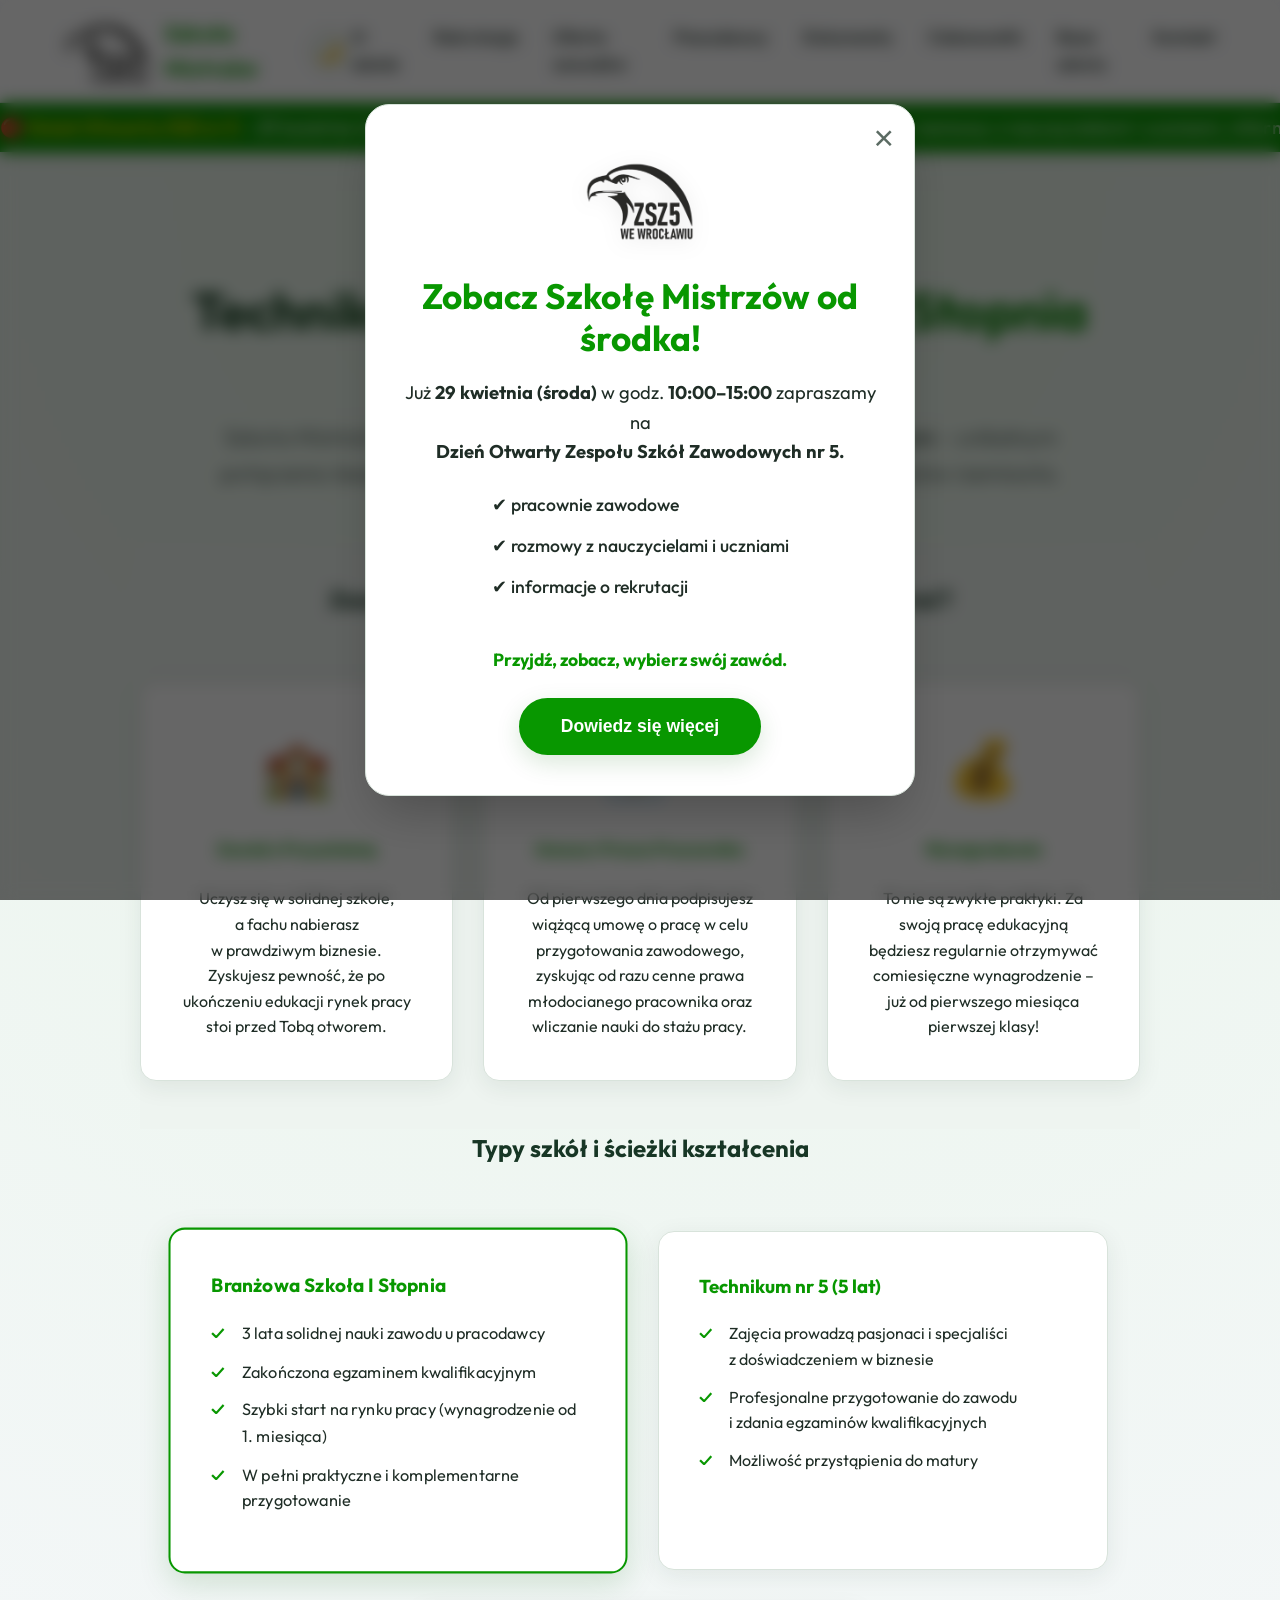
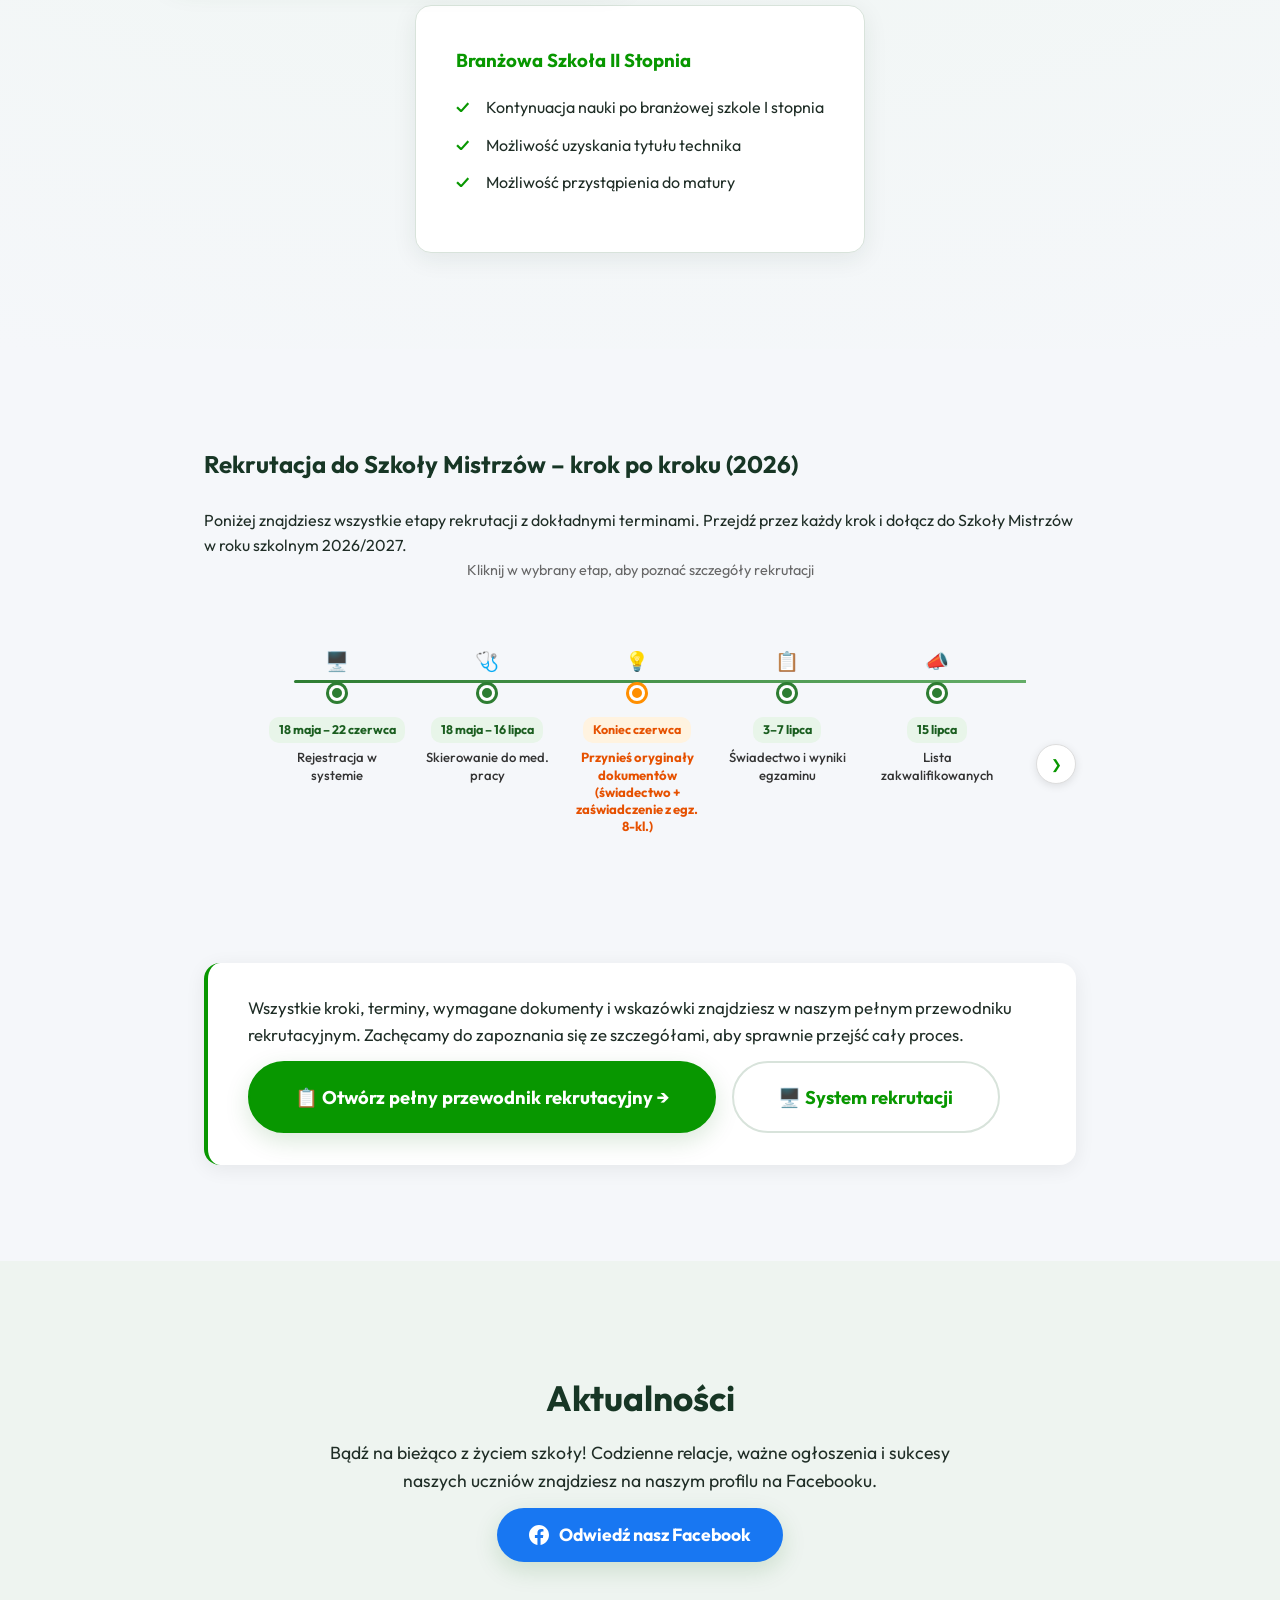
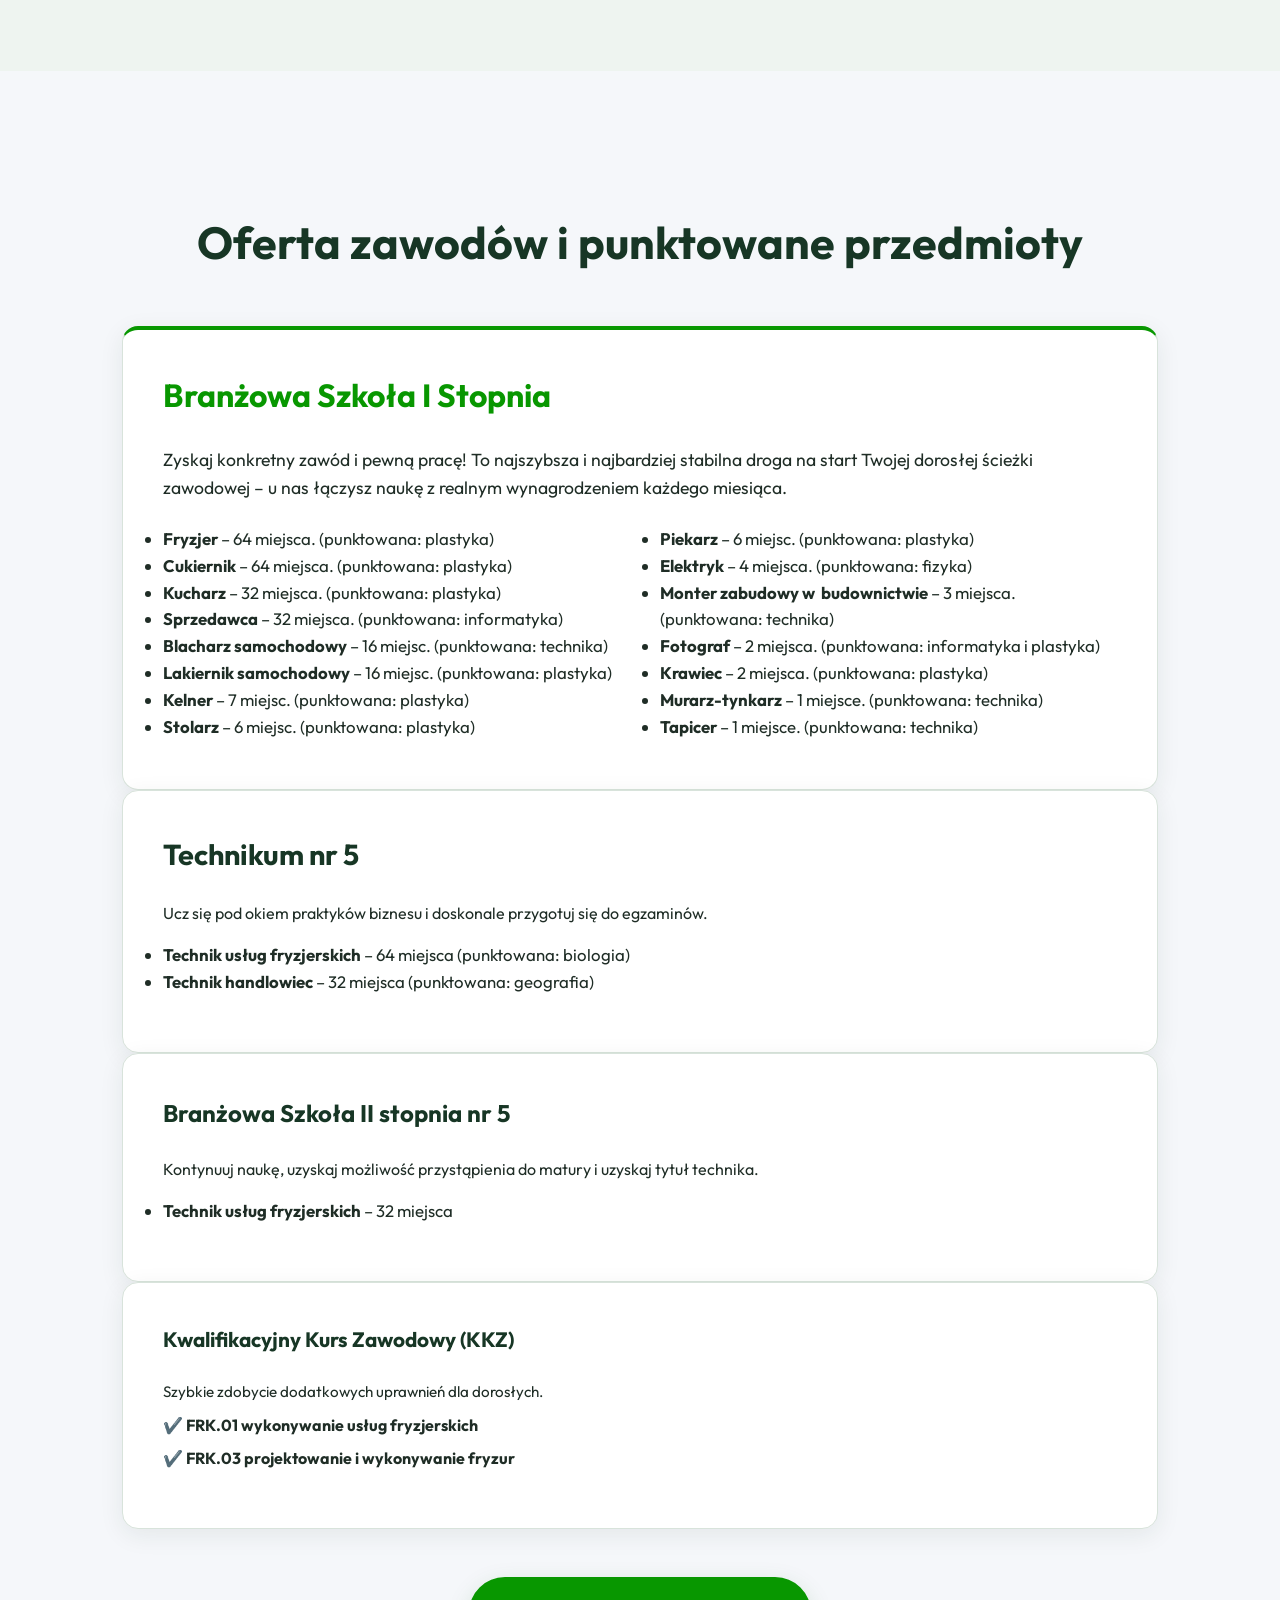
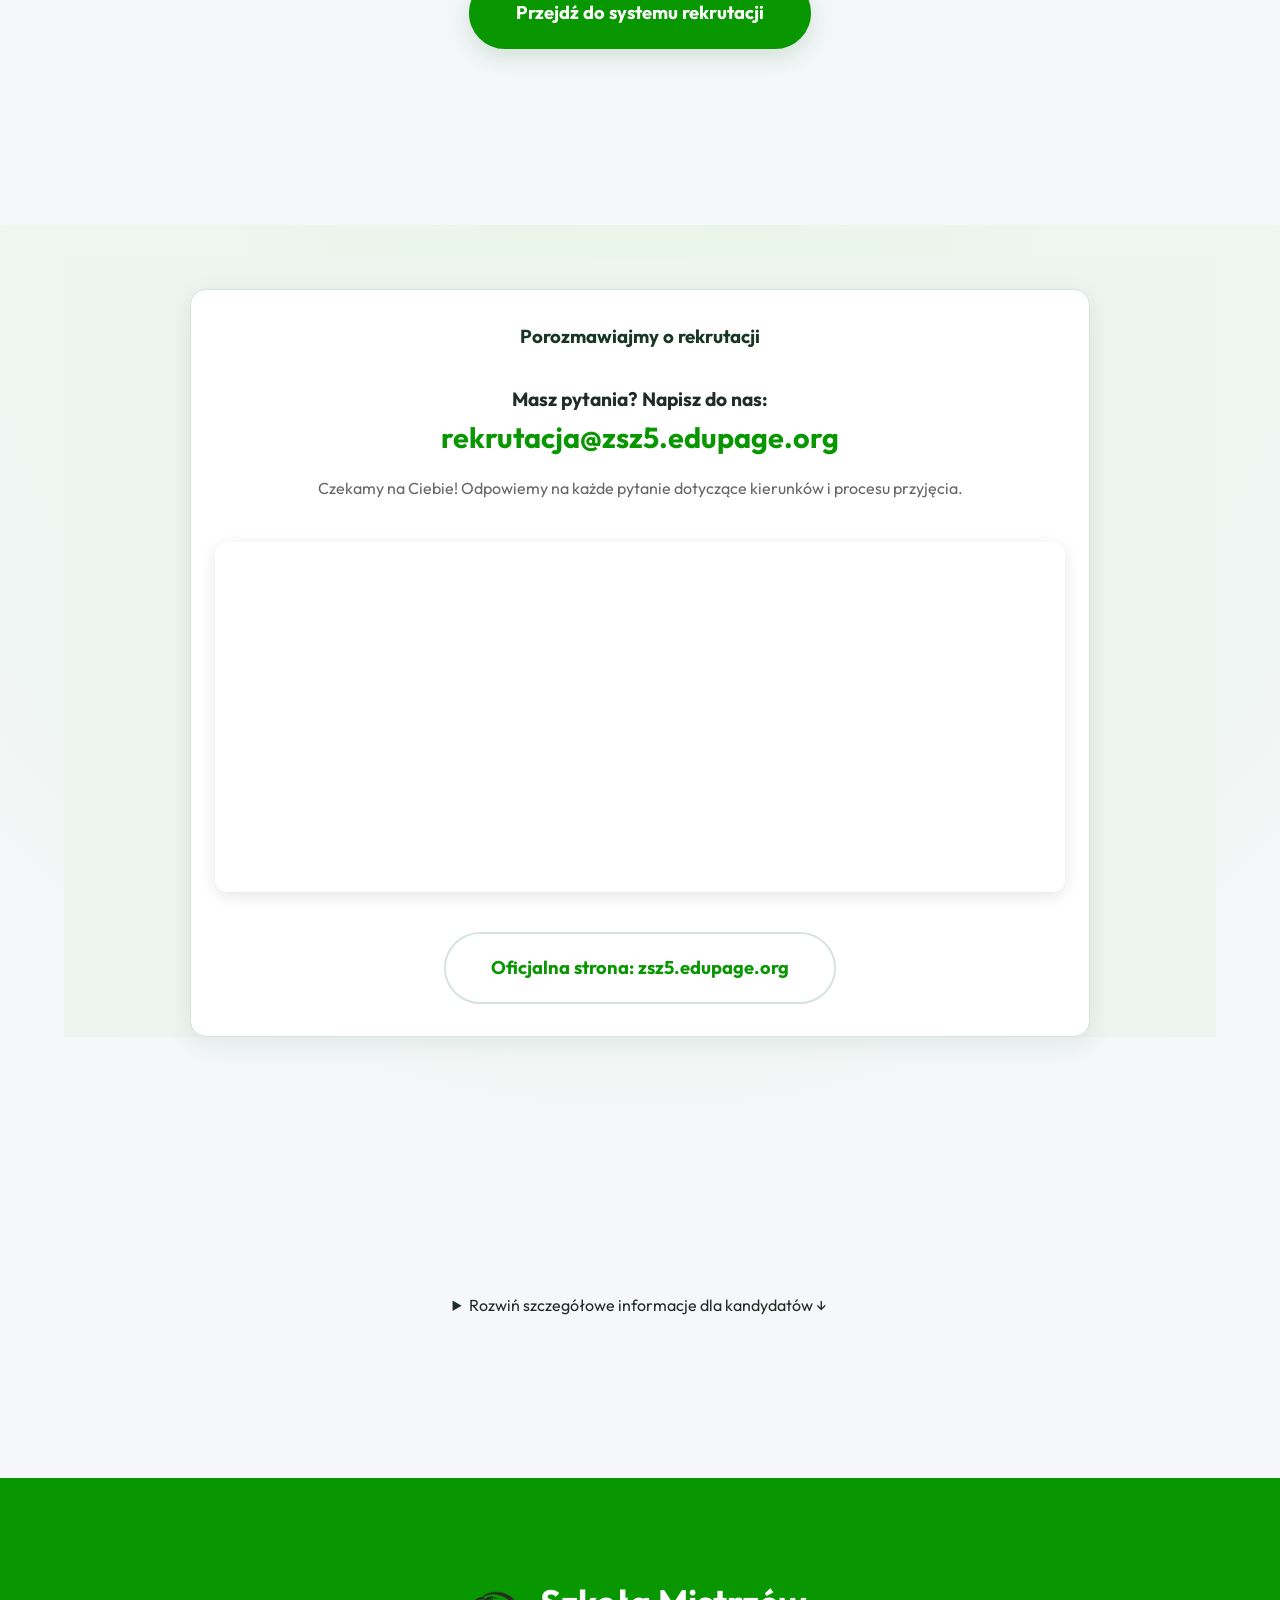
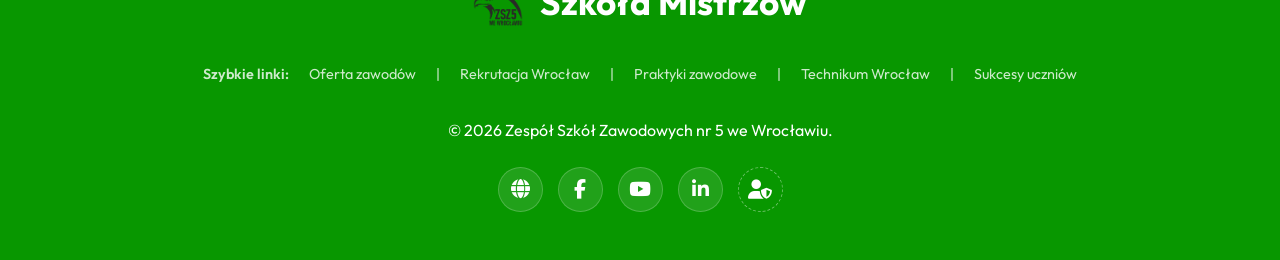
==== index.html @ 027031d7 "Add files via upload" ====
<!DOCTYPE html>
<html lang="pl">

<head>
    <meta charset="UTF-8">
    <meta name="viewport" content="width=device-width, initial-scale=1.0">
    <title>Szkoła Mistrzów – Technikum i Szkoła Branżowa Wrocław (ZSZ nr 5)</title>
    <meta name="description"
        content="Szkoła Mistrzów we Wrocławiu (ZSZ 5) – nowoczesna szkoła branżowa i technikum. System dualny, nauka zawodu z wynagrodzeniem i pewna praca. Sprawdź nas!">
    <meta name="keywords"
        content="Szkoła Mistrzów, ZSZ 5 Wrocław, szkoła branżowa Wrocław, technikum fryzjerskie, kucharz, cukiernik, system dualny, praktyki zawodowe">

    <!-- Open Graph / Facebook -->
    <meta property="og:type" content="website">
    <meta property="og:url" content="https://szkolamistrzow.info/">
    <meta property="og:title" content="Szkoła Mistrzów – Zespół Szkół Zawodowych nr 5 we Wrocławiu">
    <meta property="og:description"
        content="Dołącz do Szkoły Mistrzów! System dualny, atrakcyjne zawody i realne wynagrodzenie od pierwszego dnia nauki.">
    <meta property="og:image" content="https://szkolamistrzow.info/orze%C5%82%20bez%20t%C5%82a.png">

    <!-- Schema.org for Google -->
    <script type="application/ld+json">
    [
      {
        "@context": "https://schema.org",
        "@type": "EducationalOrganization",
        "name": "Zespół Szkół Zawodowych nr 5 we Wrocławiu – Szkoła Mistrzów",
        "description": "Publiczne technikum i szkoła branżowa we Wrocławiu oferująca naukę w systemie dualnym.",
        "url": "https://szkolamistrzow.info",
        "logo": "https://szkolamistrzow.info/orze%C5%82%20bez%20t%C5%82a.png",
        "address": {
          "@type": "PostalAddress",
          "streetAddress": "ul. J. Wł. Dawida 5–11",
          "addressLocality": "Wrocław",
          "postalCode": "50-527",
          "addressCountry": "PL"
        },
        "telephone": "+48 71 798 69 16",
        "geo": {
          "@type": "GeoCoordinates",
          "latitude": "51.0945",
          "longitude": "17.0385"
        },
        "sameAs": [
          "https://www.facebook.com/zsz5wro",
          "https://www.youtube.com/@zesposzkozawodowychnr5wroc483",
          "https://www.linkedin.com/company/zesp%C3%B3%C5%82-szk%C3%B3%C5%82-zawodowych-nr-5/"
        ]
      },
      {
        "@context": "https://schema.org",
        "@type": "School",
        "name": "Technikum nr 5 we Wrocławiu",
        "parentOrganization": {
          "@type": "EducationalOrganization",
          "name": "Zespół Szkół Zawodowych nr 5 we Wrocławiu"
        },
        "hasOfferCatalog": {
          "@type": "OfferCatalog",
          "name": "Kierunki kształcenia",
          "itemListElement": [
            {
              "@type": "Course",
              "name": "Technik usług fryzjerskich",
              "description": "5-letnie technikum przygotowujące do zawodu fryzjera z możliwością przystąpienia do matury."
            },
            {
              "@type": "Course",
              "name": "Technik żywienia i usług gastronomicznych",
              "description": "Kształcenie w zawodzie kucharza i menedżera gastronomii."
            }
          ]
        }
      }
    ]
    </script>

    <link rel="stylesheet" href="style.css">
    <link href="https://fonts.googleapis.com/css2?family=Outfit:wght@300;400;600;700&display=swap" rel="stylesheet">
    <link rel="stylesheet" href="https://cdnjs.cloudflare.com/ajax/libs/font-awesome/6.4.2/css/all.min.css">
    <meta name="color-scheme" content="light dark">
    <script>
        (function () {
            const savedTheme = localStorage.getItem('theme');
            const systemPrefersDark = window.matchMedia('(prefers-color-scheme: dark)').matches;
            if (savedTheme === 'dark' || (!savedTheme && systemPrefersDark)) {
                document.documentElement.classList.add('dark-mode');
            }
        })();
    </script>
    <script src="script.js" defer></script>
</head>

<body>
    <header class="main-header">
        <div class="logo-container">
            <a href="index.html"
                style="display:flex; align-items:center; gap:15px; color:inherit; text-decoration:none;">
                <img src="orzeł bez tła.png" alt="Logo Szkoła Mistrzów" class="logo">
                <span class="slogan">Szkoła Mistrzów</span>
            </a>
        </div>
        <div style="display:flex; align-items:center; gap:10px;">
            <button id="darkModeToggle" class="theme-toggle" aria-label="Przełącz tryb ciemny">🌙</button>
            <button class="mobile-menu-toggle" aria-label="Otwórz menu">
                <span></span>
                <span></span>
                <span></span>
            </button>
        </div>
        <nav class="main-nav">
            <ul>
                <li><a href="#promocja">O szkole</a></li>
                <li><a href="#rekrutacja">Rekrutacja</a></li>
                <li><a href="#zawody">Oferta zawodów</a></li>
                <li><a href="pracodawcy.html">Pracodawcy</a></li>
                <li><a href="dokumenty.html">Dokumenty</a></li>
                <li><a href="ciekawostki.html">Ciekawostki</a></li>
                <li><a href="baza-szkoly.html">Baza szkoły</a></li>
                <li><a href="#kontakt">Kontakt</a></li>
            </ul>
        </nav>
    </header>

    <!-- Pasek Informacyjny (News Ticker) -->
    <div class="news-ticker-container">
        <div class="news-ticker">
            <span>🔴 <strong>Dzień Otwarty ZSZ nr 5</strong> – 29 kwietnia (środa) godz. 10:00–15:00! Zapraszamy: pracownie zawodowe, rozmowy z nauczycielami i uczniami, informacje o rekrutacji! To idealny moment, by wybrać swój przyszły zawód i porozmawiać o szczegółach!</span>
            <span>🔴 <strong>Dzień Otwarty ZSZ nr 5</strong> – 29 kwietnia (środa) godz. 10:00–15:00! Zapraszamy: pracownie zawodowe, rozmowy z nauczycielami i uczniami, informacje o rekrutacji! To idealny moment, by wybrać swój przyszły zawód i porozmawiać o szczegółach!</span>
            <span>🔴 <strong>Dzień Otwarty ZSZ nr 5</strong> – 29 kwietnia (środa) godz. 10:00–15:00! Zapraszamy: pracownie zawodowe, rozmowy z nauczycielami i uczniami, informacje o rekrutacji! To idealny moment, by wybrać swój przyszły zawód i porozmawiać o szczegółach!</span>
            <span>🔴 <strong>Dzień Otwarty ZSZ nr 5</strong> – 29 kwietnia (środa) godz. 10:00–15:00! Zapraszamy: pracownie zawodowe, rozmowy z nauczycielami i uczniami, informacje o rekrutacji! To idealny moment, by wybrać swój przyszły zawód i porozmawiać o szczegółach!</span>
        </div>
    </div>

    <main>
        <!-- Sekcja 1: Hero i System Dualny -->
        <section id="promocja" class="hero-section">
            <div class="hero-content">
                <h1 class="dynamic-title">
                    <span class="title-line-1">Technikum i Branżowa Szkoła I Stopnia</span>
                    <span class="title-line-2">Zespół Szkół Zawodowych nr 5 we&nbsp;Wrocławiu</span>
                </h1>
                <p class="hero-subtitle" style="max-width:900px;">Szkoła Mistrzów to innowacyjna placówka oparta na
                    <strong>systemie dualnym</strong> – unikalnym połączeniu bezpłatnej nauki szkolnej z opłacanymi
                    praktykami u mistrzów rzemiosła.</p>


                <div class="why-us" style="padding-top:2rem; padding-bottom: 3rem;">
                    <h2>Zasady systemu dualnego – dlaczego warto nas wybrać?</h2>
                    <div class="features-grid">
                        <div class="feature-item">
                            <div class="icon">🏫</div>
                            <h4>Zawód z Przyszłością</h4>
                            <p>Uczysz się w solidnej szkole, a fachu nabierasz w prawdziwym biznesie.
                                Zyskujesz pewność, że po ukończeniu edukacji rynek pracy stoi przed Tobą otworem.</p>
                        </div>
                        <div class="feature-item">
                            <div class="icon">📝</div>
                            <h4>Umowa i Prawa Pracownika</h4>
                            <p>Od pierwszego dnia podpisujesz wiążącą umowę o pracę w celu przygotowania zawodowego,
                                zyskując od razu cenne prawa młodocianego pracownika oraz wliczanie nauki do stażu
                                pracy.</p>
                        </div>
                        <div class="feature-item">
                            <div class="icon">💰</div>
                            <h4>Wynagrodzenie</h4>
                            <p>To nie są zwykłe praktyki. Za swoją pracę edukacyjną będziesz regularnie otrzymywać
                                comiesięczne wynagrodzenie – już od pierwszego miesiąca pierwszej klasy!</p>
                        </div>
                    </div>
                </div>

                <h2>Typy szkół i ścieżki kształcenia</h2>
                <div class="schools-info">
                    <div class="school-card"
                        style="border: 2px solid var(--primary-color); transform: scale(1.02); box-shadow: 0 10px 30px rgba(0, 100, 0, 0.15);">
                        <h3 style="color: var(--primary-color);">Branżowa Szkoła I Stopnia</h3>
                        <ul>
                            <li>3 lata solidnej nauki zawodu u pracodawcy</li>
                            <li>Zakończona egzaminem kwalifikacyjnym</li>
                            <li>Szybki start na rynku pracy (wynagrodzenie od 1. miesiąca)</li>
                            <li>W pełni praktyczne i komplementarne przygotowanie</li>
                        </ul>
                    </div>
                    <div class="school-card">
                        <h3>Technikum nr 5 (5 lat)</h3>
                        <ul>
                            <li>Zajęcia prowadzą pasjonaci i specjaliści z doświadczeniem w biznesie</li>
                            <li>Profesjonalne przygotowanie do zawodu i zdania egzaminów kwalifikacyjnych</li>
                            <li>Możliwość przystąpienia do matury</li>
                        </ul>
                    </div>
                    <div class="school-card">
                        <h3>Branżowa Szkoła II Stopnia</h3>
                        <ul>
                            <li>Kontynuacja nauki po branżowej szkole I stopnia</li>
                            <li>Możliwość uzyskania tytułu technika</li>
                            <li>Możliwość przystąpienia do matury</li>
                        </ul>
                    </div>
                </div>
            </div>
        </section>

        <!-- Sekcja 2: Proces rekrutacji – oś czasu -->
        <section id="rekrutacja" class="recruitment-section">
            <div class="section-container" style="max-width: 1000px;">
                <h2>Rekrutacja do Szkoły Mistrzów – krok po kroku (2026)</h2>
                <p class="recruitment-intro">Poniżej znajdziesz wszystkie etapy rekrutacji z dokładnymi terminami.
                    Przejdź przez każdy krok i dołącz do Szkoły Mistrzów w roku szkolnym 2026/2027.</p>

                <!-- Poziomy timeline – skrót -->
                <style>
                    .htl-wrap {
                        overflow-x: auto;
                        padding-bottom: 1.5rem;
                        margin-bottom: 3rem;
                        -webkit-overflow-scrolling: touch;
                    }

                    .htl-wrap::-webkit-scrollbar {
                        height: 4px;
                    }

                    .htl-wrap::-webkit-scrollbar-track {
                        background: #f1f8e9;
                        border-radius: 2px;
                    }

                    .htl-wrap::-webkit-scrollbar-thumb {
                        background: #a5d6a7;
                        border-radius: 2px;
                    }

                    .htl {
                        display: flex;
                        align-items: flex-start;
                        gap: 0;
                        min-width: max-content;
                        padding: 2rem 0.5rem 0.5rem;
                        position: relative;
                    }

                    .htl::before {
                        content: '';
                        position: absolute;
                        top: 4.15rem;
                        left: 40px;
                        right: 40px;
                        height: 3px;
                        background: linear-gradient(90deg, #2e7d32, #81c784);
                        border-radius: 2px;
                    }

                    .htl-step {
                        display: flex;
                        flex-direction: column;
                        align-items: center;
                        width: 150px;
                        flex-shrink: 0;
                        text-align: center;
                        text-decoration: none;
                        cursor: pointer;
                        transition: opacity 0.2s;
                    }

                    .htl-step:hover {
                        opacity: 0.8;
                    }

                    .htl-dot {
                        width: 16px;
                        height: 16px;
                        background: #2e7d32;
                        border-radius: 50%;
                        border: 3px solid #fff;
                        box-shadow: 0 0 0 3px #2e7d32;
                        margin-bottom: 1rem;
                        flex-shrink: 0;
                        z-index: 1;
                        transition: transform 0.2s;
                    }

                    .htl-step:hover .htl-dot {
                        transform: scale(1.4);
                    }

                    .htl-step.htl-highlight .htl-dot {
                        background: #ff8f00;
                        box-shadow: 0 0 0 3px #ff8f00;
                    }

                    .htl-date {
                        font-size: 0.78rem;
                        font-weight: 700;
                        color: #1b5e20;
                        background: #e8f5e9;
                        padding: 0.2rem 0.6rem;
                        border-radius: 10px;
                        margin-bottom: 0.4rem;
                        white-space: nowrap;
                    }

                    .htl-step.htl-highlight .htl-date {
                        background: #fff3e0;
                        color: #e65100;
                    }

                    .htl-label {
                        font-size: 0.82rem;
                        color: #333;
                        line-height: 1.3;
                        font-weight: 500;
                        max-width: 130px;
                    }

                    .htl-step.htl-highlight .htl-label {
                        font-weight: 700;
                        color: #e65100;
                    }

                    .htl-icon {
                        font-size: 1.2rem;
                        margin-bottom: 0.5rem;
                    }

                    .htl-lead {
                        font-size: 0.9rem;
                        color: #666;
                        text-align: center;
                        margin-bottom: 0.5rem;
                    }

                    .htl-container {
                        position: relative;
                        margin-bottom: 3rem;
                        display: flex;
                        align-items: center;
                        gap: 10px;
                    }

                    .htl-scroll-btn {
                        width: 40px;
                        height: 40px;
                        border-radius: 50%;
                        background: #fff;
                        border: 1px solid #ddd;
                        display: flex;
                        align-items: center;
                        justify-content: center;
                        cursor: pointer;
                        box-shadow: 0 2px 8px rgba(0, 0, 0, 0.1);
                        z-index: 5;
                        transition: all 0.2s;
                        color: var(--primary-color);
                        flex-shrink: 0;
                    }

                    .htl-scroll-btn:hover {
                        background: var(--primary-color);
                        color: #fff;
                        transform: scale(1.1);
                    }

                    .htl-scroll-btn:active {
                        transform: scale(0.9);
                    }

                    .htl-scroll-btn.disabled {
                        opacity: 0;
                        pointer-events: none;
                    }
                </style>
                <div style="text-align:center; margin-bottom: 2rem;">
                    <p class="htl-lead">Kliknij w wybrany etap, aby poznać szczegóły rekrutacji</p>
                </div>

                <div class="htl-container">
                    <button class="htl-scroll-btn left" id="htl-prev" aria-label="Przewiń w lewo">❮</button>
                    <div class="htl-wrap" id="htl-scroll-container">
                        <div class="htl" role="list">
                            <a class="htl-step" href="rekrutacja.html#step-1" role="listitem">
                                <div class="htl-icon">🖥️</div>
                                <div class="htl-dot"></div>
                                <div class="htl-date">18 maja – 22 czerwca</div>
                                <div class="htl-label">Rejestracja w systemie</div>
                            </a>
                            <a class="htl-step" href="rekrutacja.html#step-2" role="listitem">
                                <div class="htl-icon">🩺</div>
                                <div class="htl-dot"></div>
                                <div class="htl-date">18 maja – 16 lipca</div>
                                <div class="htl-label">Skierowanie do med. pracy</div>
                            </a>
                            <a class="htl-step htl-highlight" href="rekrutacja.html#step-rekomendacja" role="listitem">
                                <div class="htl-icon">💡</div>
                                <div class="htl-dot"></div>
                                <div class="htl-date">Koniec czerwca</div>
                                <div class="htl-label">Przynieś oryginały dokumentów (świadectwo + zaświadczenie z egz.
                                    8-kl.)</div>
                            </a>
                            <a class="htl-step" href="rekrutacja.html#step-5" role="listitem">
                                <div class="htl-icon">📋</div>
                                <div class="htl-dot"></div>
                                <div class="htl-date">3–7 lipca</div>
                                <div class="htl-label">Świadectwo i wyniki egzaminu</div>
                            </a>
                            <a class="htl-step" href="rekrutacja.html#step-6" role="listitem">
                                <div class="htl-icon">📣</div>
                                <div class="htl-dot"></div>
                                <div class="htl-date">15 lipca</div>
                                <div class="htl-label">Lista zakwalifikowanych</div>
                            </a>
                            <a class="htl-step" href="rekrutacja.html#step-7" role="listitem">
                                <div class="htl-icon">✅</div>
                                <div class="htl-dot"></div>
                                <div class="htl-date">16–21 lipca</div>
                                <div class="htl-label">Potwierdzenie woli przyjęcia</div>
                            </a>
                            <a class="htl-step" href="rekrutacja.html#step-8" role="listitem">
                                <div class="htl-icon">🎉</div>
                                <div class="htl-dot"></div>
                                <div class="htl-date">22 lipca</div>
                                <div class="htl-label">Lista przyjętych</div>
                            </a>
                            <a class="htl-step" href="rekrutacja.html#step-9" role="listitem">
                                <div class="htl-icon">🤝</div>
                                <div class="htl-dot"></div>
                                <div class="htl-date">Do poł. sierpnia</div>
                                <div class="htl-label">Umowa z pracodawcą</div>
                            </a>
                        </div>
                    </div>
                    <button class="htl-scroll-btn right" id="htl-next" aria-label="Przewiń w prawo">❯</button>
                </div>
                <!-- Koniec poziomego timeline -->


                <!-- Szybkie info + link do szczegółowego przewodnika -->
                <div
                    style="background:var(--surface-color); border-radius:16px; box-shadow:0 4px 20px rgba(0,0,0,0.07); padding:2rem 2.5rem; border-left: 4px solid var(--primary-color);">
                    <p style="margin:0 0 0.8rem; font-size:1.05rem; color:var(--text-color); line-height:1.6;">Wszystkie
                        kroki, terminy, wymagane dokumenty i wskazówki znajdziesz w naszym pełnym przewodniku
                        rekrutacyjnym. Zachęcamy do zapoznania się ze szczegółami, aby sprawnie przejść cały proces.</p>
                    <div style="display:flex; gap:1rem; flex-wrap:wrap; align-items:center;">
                        <a href="rekrutacja.html" class="cta-button">📋 Otwórz pełny przewodnik rekrutacyjny →</a>
                        <a href="https://rekrutacje.edu.wroclaw.pl" target="_blank" class="cta-button secondary">🖥️
                            System rekrutacji</a>
                    </div>
                </div>

            </div>

            </div>
        </section>

        <!-- Sekcja: Aktualności z Facebooka -->
        <section id="aktualnosci" class="info-section" style="background: var(--surface-muted); padding: 0.8rem 5%;">
            <div class="section-container" style="max-width: 800px;">
                <h2 style="text-align: center; margin-bottom: 0.8rem; font-size: 2.2rem;">Aktualności</h2>
                <div style="display: flex; flex-direction: column; align-items: center; gap: 0.8rem;">
                    <p style="text-align: center; max-width: 700px; font-size: 1.1rem; color: var(--text-color);">Bądź
                        na bieżąco z życiem szkoły! Codzienne relacje, ważne ogłoszenia i sukcesy naszych uczniów
                        znajdziesz na naszym profilu na Facebooku.</p>

                    <a href="https://www.facebook.com/zsz5wro" target="_blank" class="cta-button"
                        style="background: #1877F2; border: none; font-size: 1.1rem; padding: 0.8rem 2rem; display: flex; align-items: center; gap: 10px; transition: transform 0.2s, background 0.2s;">
                        <svg width="20" height="20" viewBox="0 0 24 24" fill="white">
                            <path
                                d="M24 12.073c0-6.627-5.373-12-12-12s-12 5.373-12 12c0 5.99 4.388 10.954 10.125 11.854v-8.385H7.078v-3.47h3.047V9.43c0-3.007 1.792-4.669 4.533-4.669 1.312 0 2.686.235 2.686.235v2.953H15.83c-1.491 0-1.956.925-1.956 1.874v2.25h3.328l-.532 3.47h-2.796v8.385C19.612 23.027 24 18.062 24 12.073z" />
                        </svg>
                        Odwiedź nasz Facebook
                    </a>
                </div>
            </div>
        </section>

        <!-- Sekcja 3: Zawody -->
        <section id="zawody" class="info-section" style="padding: 2.5rem 5% 5rem;">
            <div class="section-container">
                <h2 style="text-align: center; font-size: 2.8rem; margin-bottom: 3rem;">Oferta zawodów i punktowane
                    przedmioty</h2>
                <div class="info-grid">

                    <div class="info-card" style="grid-column: 1 / -1; border-top: 4px solid var(--primary-color);">
                        <h3 style="color:var(--primary-color); font-size: 2rem;">Branżowa Szkoła I Stopnia</h3>
                        <p style="margin-bottom: 1.5rem; font-size: 1.1rem; color: var(--text-color);">Zyskaj konkretny zawód i pewną pracę! To najszybsza i najbardziej stabilna droga na start Twojej dorosłej ścieżki zawodowej – u nas łączysz naukę z realnym wynagrodzeniem każdego miesiąca.</p>
                        <div style="column-count: 2; column-gap: 40px;">
                            <ul style="font-size:1.05rem; color: var(--text-color);">
                                <li><strong><a href="baza-szkoly.html#fryzjer"
                                            style="color:inherit; text-decoration:none;">Fryzjer</a></strong> – 64
                                    miejsca. (punktowana: plastyka)</li>
                                <li><strong><a href="baza-szkoly.html#gastronomia"
                                            style="color:inherit; text-decoration:none;">Cukiernik</a></strong> – 64
                                    miejsca. (punktowana: plastyka)</li>
                                <li><strong><a href="baza-szkoly.html#gastronomia"
                                            style="color:inherit; text-decoration:none;">Kucharz</a></strong> – 32
                                    miejsca. (punktowana: plastyka)</li>
                                <li><strong><a href="baza-szkoly.html#handel"
                                            style="color:inherit; text-decoration:none;">Sprzedawca</a></strong> – 32
                                    miejsca. (punktowana: informatyka)</li>
                                <li><strong><a href="pracodawcy.html"
                                            style="color:inherit; text-decoration:none;">Blacharz
                                            samochodowy</a></strong> – 16 miejsc. (punktowana: technika)</li>
                                <li><strong><a href="pracodawcy.html"
                                            style="color:inherit; text-decoration:none;">Lakiernik
                                            samochodowy</a></strong> – 16 miejsc. (punktowana: plastyka)</li>
                                <li><strong><a href="baza-szkoly.html#gastronomia"
                                            style="color:inherit; text-decoration:none;">Kelner</a></strong> – 7 miejsc.
                                    (punktowana: plastyka)</li>
                                <li><strong><a href="pracodawcy.html"
                                            style="color:inherit; text-decoration:none;">Stolarz</a></strong> – 6
                                    miejsc. (punktowana: plastyka)</li>
                                <li><strong><a href="baza-szkoly.html#gastronomia"
                                            style="color:inherit; text-decoration:none;">Piekarz</a></strong> – 6
                                    miejsc. (punktowana: plastyka)</li>
                                <li><strong><a href="pracodawcy.html"
                                            style="color:inherit; text-decoration:none;">Elektryk</a></strong> – 4
                                    miejsca. (punktowana: fizyka)</li>
                                <li><strong><a href="pracodawcy.html"
                                            style="color:inherit; text-decoration:none;">Monter zabudowy w
                                            budownictwie</a></strong> – 3 miejsca. (punktowana: technika)</li>
                                <li><strong><a href="baza-szkoly.html#handel"
                                            style="color:inherit; text-decoration:none;">Fotograf</a></strong> – 2
                                    miejsca. (punktowana: informatyka i plastyka)</li>
                                <li><strong><a href="pracodawcy.html"
                                            style="color:inherit; text-decoration:none;">Krawiec</a></strong> – 2
                                    miejsca. (punktowana: plastyka)</li>
                                <li><strong><a href="pracodawcy.html"
                                            style="color:inherit; text-decoration:none;">Murarz-tynkarz</a></strong> – 1
                                    miejsce. (punktowana: technika)</li>
                                <li><strong><a href="pracodawcy.html"
                                            style="color:inherit; text-decoration:none;">Tapicer</a></strong> – 1
                                    miejsce. (punktowana: technika)</li>
                            </ul>
                        </div>
                    </div>

                    <div class="info-card">
                        <h3 style="font-size: 1.8rem;">Technikum nr 5</h3>
                        <p style="margin-bottom: 1rem; font-size: 1rem; color: var(--text-color);">Ucz się pod okiem
                            praktyków biznesu i doskonale przygotuj się do egzaminów.</p>
                        <ul style="font-size:1.05rem; color: var(--text-color);">
                            <li><strong>Technik usług fryzjerskich</strong> – 64 miejsca (punktowana: biologia)</li>
                            <li><strong>Technik handlowiec</strong> – 32 miejsca (punktowana: geografia)</li>
                        </ul>
                    </div>

                    <div class="info-card">
                        <h3 style="font-size: 1.5rem;">Branżowa Szkoła II stopnia nr 5</h3>
                        <p style="margin-bottom: 1rem; font-size: 1rem; color: var(--text-color);">Kontynuuj naukę, uzyskaj możliwość przystąpienia do matury i uzyskaj tytuł technika.</p>
                        <ul style="font-size:1.05rem; color: var(--text-color);">
                            <li><strong>Technik usług fryzjerskich</strong> – 32 miejsca</li>
                        </ul>
                    </div>

                    <div class="info-card">
                        <h3 style="font-size: 1.3rem;">Kwalifikacyjny Kurs Zawodowy (KKZ)</h3>
                        <p style="margin-bottom: 0.5rem; font-size: 0.95rem; color: var(--text-color);">Szybkie zdobycie
                            dodatkowych uprawnień dla dorosłych.</p>
                        <ul style="font-size:1rem; color: var(--text-color); list-style:none; padding:0;">
                            <li style="margin-bottom: 0.5rem;">✔️ <strong>FRK.01 wykonywanie usług fryzjerskich</strong>
                            </li>
                            <li>✔️ <strong>FRK.03 projektowanie i wykonywanie fryzur</strong></li>
                        </ul>
                    </div>
                </div>

                <div class="cta-wrapper" style="text-align:center; margin-top: 3rem;">
                    <a href="https://rekrutacje.edu.wroclaw.pl" target="_blank" class="cta-button">Przejdź do systemu
                        rekrutacji</a>
                </div>
            </div>
        </section>

        <!-- Sekcja 4: Informacje i kontakt -->
        <section class="hero-section" style="padding-top:2rem;">
            <div class="why-us" style="padding-top:2rem;">
                <div id="kontakt" class="info-card"
                    style="max-width: 900px; margin: 0 auto; text-align:center; padding: 2rem 1.5rem;">
                    <h3>Porozmawiajmy o rekrutacji</h3>
                    <p style="font-size:1.2rem; margin-top:2rem;"><strong>Masz pytania? Napisz do nas:</strong></p>
                    <p style="font-size: 1.8rem; font-weight:700; color:var(--primary-color);"
                        class="word-break-mobile">
                        <a href="mailto:rekrutacja@zsz5.edupage.org">rekrutacja@zsz5.edupage.org</a>
                    </p>
                    <p style="margin-top: 1rem; color: #666;">Czekamy na Ciebie! Odpowiemy na każde pytanie dotyczące
                        kierunków i procesu przyjęcia.</p>

                    <!-- Google Maps Embed -->
                    <div
                        style="margin: 2.5rem 0; border-radius: 12px; overflow: hidden; box-shadow: 0 4px 15px rgba(0,0,0,0.1); height: 350px;">
                        <iframe
                            src="https://www.google.com/maps/embed?pb=!1m18!1m12!1m3!1d2505.7635648776177!2d17.03344339678955!3d51.094370800000014!2m3!1f0!2f0!3f0!3m2!1i1024!2i768!4f13.1!3m3!1m2!1s0x470fc2756d9072d9%3A0x436e739505b4aa69!2zWmVzcMOzxYIgU3prw7PFgiBaYXdvZG93eWNoIG5yIDU!5e0!3m2!1spl!2spl!4v1773429537172!5m2!1spl!2spl"
                            width="100%" height="100%" style="border:0;" allowfullscreen="" loading="lazy"
                            referrerpolicy="no-referrer-when-downgrade"></iframe>
                    </div>

                    <div style="display:flex; justify-content:center; gap:20px; flex-wrap:wrap;">
                        <a href="https://www.zsz5.edupage.org" target="_blank" class="cta-button secondary">Oficjalna
                            strona: zsz5.edupage.org</a>
                    </div>
                </div>
            </div>
        </section>

        <!-- SEO Block 30: O szkole -->
        <section class="info-section" style="padding: 4rem 5%; background: var(--bg-color);">
            <div class="section-container" style="max-width: 1000px; text-align: center;">
                <details class="seo-accordion">
                    <summary>Rozwiń szczegółowe informacje dla kandydatów ↓</summary>
                    <div class="seo-accordion-content">
                        <h3
                            style="font-size: 2rem; color: var(--primary-color); margin-bottom: 1.5rem; padding-top:2rem;">
                            Szkoła Mistrzów – Zespół Szkół Zawodowych nr 5 we Wrocławiu</h3>
                        <p style="font-size: 1.1rem; line-height: 1.8; color: var(--text-muted);">ZSZ nr 5 we Wrocławiu
                            to szkoła z wieloletnią tradycją kształcenia zawodowego. Uczniowie zdobywają tu wiedzę,
                            doświadczenie zawodowe i kwalifikacje potrzebne na nowoczesnym rynku pracy. Nasza
                            <strong>Szkoła Mistrzów</strong> łączy 80 lat historii z nowoczesnym systemem dualnym i
                            profesjonalną kadrą.</p>
                    </div>
                </details>
            </div>
        </section>

    </main>

    <footer class="main-footer">
        <div class="footer-content">
            <div class="footer-logo">
                <img src="orzeł bez tła.png" alt="Szkoła Mistrzów Logo"
                    style="height: 40px; vertical-align: middle; margin-right: 10px;">
                Szkoła Mistrzów
            </div>

            <!-- NOWOŚĆ: Quick Links dla SEO -->
            <div
                style="margin: 2rem 0; display: flex; justify-content: center; gap: 20px; flex-wrap: wrap; font-size: 0.9rem; opacity: 0.8;">
                <span style="color: #fff; font-weight: 600;">Szybkie linki:</span>
                <a href="index.html#zawody" style="color: #fff; text-decoration: none;">Oferta zawodów</a> |
                <a href="rekrutacja.html" style="color: #fff; text-decoration: none;">Rekrutacja Wrocław</a> |
                <a href="pracodawcy.html" style="color: #fff; text-decoration: none;">Praktyki zawodowe</a> |
                <a href="baza-szkoly.html" style="color: #fff; text-decoration: none;">Technikum Wrocław</a> |
                <a href="ciekawostki.html" style="color: #fff; text-decoration: none;">Sukcesy uczniów</a>
            </div>

            <p>&copy; 2026 Zespół Szkół Zawodowych nr 5 we Wrocławiu.</p>

            <div class="footer-socials"
                style="margin-top: 1.5rem; display: flex; justify-content: center; gap: 15px; flex-wrap: wrap;">

                <a href="https://zsz5.edupage.org" target="_blank" class="footer-social-btn"
                    title="Oficjalna strona szkoły"><i class="fa-solid fa-globe"></i></a>
                <a href="https://www.facebook.com/zsz5wro" target="_blank" class="footer-social-btn" title="Facebook"><i
                        class="fa-brands fa-facebook-f"></i></a>
                <a href="https://www.youtube.com/@zesposzkozawodowychnr5wroc483" target="_blank"
                    class="footer-social-btn" title="YouTube"><i class="fa-brands fa-youtube"></i></a>
                <a href="https://www.linkedin.com/company/zesp%C3%B3%C5%82-szk%C3%B3%C5%82-zawodowych-nr-5/"
                    target="_blank" class="footer-social-btn" title="LinkedIn"><i
                        class="fa-brands fa-linkedin-in"></i></a>
                <a href="https://zsz5.edupage.org/a/rodo" target="_blank" class="footer-social-btn rodo"
                    title="Deklaracja RODO"><i class="fa-solid fa-user-shield"></i></a>
            </div>

            <style>
                .footer-social-btn {
                    background: rgba(255, 255, 255, 0.1);
                    color: #fff;
                    width: 45px;
                    height: 45px;
                    border-radius: 50%;
                    display: inline-flex;
                    align-items: center;
                    justify-content: center;
                    text-decoration: none;
                    font-size: 1.2rem;
                    transition: all 0.3s cubic-bezier(0.175, 0.885, 0.32, 1.275);
                    border: 1px solid rgba(255, 255, 255, 0.2);
                }

                .footer-social-btn:hover {
                    background: #fff;
                    color: var(--primary-color);
                    transform: translateY(-5px) scale(1.1);
                    box-shadow: 0 5px 15px rgba(0, 0, 0, 0.2);
                }

                .footer-social-btn.rodo {
                    background: transparent;
                    border: 1px dashed rgba(255, 255, 255, 0.4);
                }
            </style>
        </div>
    </footer>
    <!-- Pop-up Dzień Otwarty -->
    <div id="openDayPopup" class="popup-overlay" style="display: none;">
        <div class="popup-modal">
            <button class="popup-close" id="closePopup" aria-label="Zamknij">&times;</button>
            <div class="popup-content">
                <img src="orzeł bez tła.png" alt="Logo Szkoła Mistrzów" class="popup-logo">
                <h2 class="popup-title">Zobacz Szkołę Mistrzów od środka!</h2>
                <p class="popup-text">
                    Już <strong>29 kwietnia (środa)</strong> w godz. <strong>10:00–15:00</strong> zapraszamy na<br>
                    <strong>Dzień Otwarty Zespołu Szkół Zawodowych nr 5.</strong>
                </p>
                <ul class="popup-list">
                    <li>✔ pracownie zawodowe</li>
                    <li>✔ rozmowy z nauczycielami i uczniami</li>
                    <li>✔ informacje o rekrutacji</li>
                </ul>
                <p class="popup-footer">Przyjdź, zobacz, wybierz swój zawód.</p>
                <div style="margin-top: 1.5rem;">
                    <button class="cta-button" id="popupCta">Dowiedz się więcej</button>
                </div>
            </div>
        </div>
    </div>

</body>

</html>
---- style.css ----
:root {
    --bg-color: #F5F7FA;
    --surface-color: #FFFFFF;
    --surface-muted: #EEF4F0;

    --text-color: #1F2D26;
    --text-muted: #5B6B63;
    --heading-color: #173625;

    --primary-color: #089700;
    --secondary-color: #047690;
    --primary-hover: #067500;
    --primary-soft: #E8F5E8;

    --link-color: #089700;
    --link-hover: #067500;

    --badge-bg: #E8F5E8;
    --badge-text: #067500;

    --border-color: #D8E3DB;
    --header-bg: rgba(255, 255, 255, 0.88);

    --on-primary: #FFFFFF;

    --border-radius: 16px;
    --transition: 0.3s cubic-bezier(0.25, 0.8, 0.25, 1);
    --shadow: 0 6px 24px rgba(23, 54, 37, 0.08);
    --shadow-hover: 0 14px 36px rgba(23, 54, 37, 0.14);
}

.dark-mode {
    --bg-color: #0E1720;
    --surface-color: #162231;
    --surface-muted: #1C2B3C;

    --text-color: #EAF2EE;
    --text-muted: #B7C5BE;
    --heading-color: #F4FBF7;

    --primary-color: #51D74A;
    --secondary-color: #409AAF;
    --primary-hover: #2CD023;
    --primary-soft: #1C3320;

    --link-color: #51D74A;
    --link-hover: #2CD023;

    --badge-bg: #1C3320;
    --badge-text: #51D74A;

    --border-color: #2D3D48;
    --header-bg: rgba(14, 23, 32, 0.84);

    --on-primary: #000000;

    --shadow: 0 8px 28px rgba(0, 0, 0, 0.28);
    --shadow-hover: 0 16px 40px rgba(0, 0, 0, 0.38);
}

* {
    margin: 0;
    padding: 0;
    box-sizing: border-box;
}

html {
    scroll-behavior: smooth;
}

body {
    font-family: 'Outfit', -apple-system, BlinkMacSystemFont, sans-serif;
    color: var(--text-color);
    background-color: var(--bg-color);
    line-height: 1.6;
    overflow-x: hidden;
    -webkit-font-smoothing: antialiased;
    hyphens: auto;
    transition: background-color 0.4s ease, color 0.4s ease;
}

.dark-mode img {
    filter: brightness(0.85) contrast(1.1);
}

.dark-mode .logo {
    content: url('orzeł negatyw.png');
}

h1,
h2,
h3,
h4 {
    color: var(--heading-color);
    margin-bottom: 1.5rem;
    font-weight: 700;
}

ul,
ol {
    margin-bottom: 1rem;
}

a {
    transition: var(--transition);
    text-decoration: none;
    color: var(--link-color);
}

a:hover {
    color: var(--link-hover);
}

/* Header */
.main-header {
    background-color: var(--header-bg);
    backdrop-filter: blur(15px);
    -webkit-backdrop-filter: blur(15px);
    position: sticky;
    top: 0;
    z-index: 100;
    display: flex;
    justify-content: space-between;
    align-items: center;
    padding: 1rem 5%;
    box-shadow: 0 4px 30px rgba(0, 0, 0, 0.05);
    border-bottom: 1px solid var(--border-color);
}

.logo-container {
    display: flex;
    align-items: center;
    gap: 15px;
}

.logo {
    height: 70px;
    width: auto;
    object-fit: contain;
}

.slogan {
    font-size: 1.35rem;
    font-weight: 700;
    color: var(--primary-color);
    letter-spacing: 0.2px;
}

.main-nav ul {
    list-style: none;
    display: flex;
    gap: 35px;
    margin: 0;
}

.main-nav a {
    color: var(--text-color);
    font-weight: 600;
    font-size: 1.05rem;
    position: relative;
    padding: 5px 0;
}

.main-nav a::after {
    content: '';
    position: absolute;
    width: 0;
    height: 2px;
    bottom: 0;
    left: 0;
    background-color: var(--primary-color);
    transition: var(--transition);
}

.main-nav a:hover::after {
    width: 100%;
}

.mobile-menu-toggle {
    display: none;
    background: none;
    border: none;
    cursor: pointer;
    flex-direction: column;
    gap: 6px;
    padding: 10px;
}

.mobile-menu-toggle span {
    width: 32px;
    height: 3px;
    background-color: var(--primary-color);
    border-radius: 3px;
    transition: var(--transition);
}

/* News Ticker */
.news-ticker-container {
    width: 100%;
    background-color: var(--primary-color);
    color: var(--on-primary);
    padding: 10px 0;
    overflow: hidden;
    position: relative;
    z-index: 90;
    box-shadow: 0 4px 15px rgba(0,0,0,0.1);
}

.news-ticker {
    display: flex;
    white-space: nowrap;
    width: max-content;
    animation: marquee-ticker 45s linear infinite;
}

.news-ticker span {
    display: inline-block;
    padding-right: 50px;
    font-size: 1.15rem;
    font-weight: 500;
    letter-spacing: 0.5px;
}

.news-ticker span strong {
    font-weight: 800;
    color: #FFD700;
}

.news-ticker:hover {
    animation-play-state: paused;
}

@keyframes marquee-ticker {
    0% { transform: translateX(0); }
    100% { transform: translateX(-50%); }
}

.dark-mode .news-ticker-container {
    background-color: #092c13;
    color: #fff;
    border-bottom: 2px solid var(--primary-hover);
}

/* Theme Toggle Button */
.theme-toggle {
    background: var(--surface-muted);
    border: 1px solid var(--border-color);
    color: var(--primary-color);
    width: 45px;
    height: 45px;
    border-radius: 50%;
    cursor: pointer;
    display: flex;
    align-items: center;
    justify-content: center;
    font-size: 1.3rem;
    transition: var(--transition);
}

.theme-toggle:hover {
    transform: scale(1.1) rotate(15deg);
    background: var(--surface-color);
    box-shadow: var(--shadow);
}

/* Buttons */
.cta-button {
    display: inline-block;
    background-color: var(--primary-color);
    color: var(--on-primary);
    padding: 1.2rem 2.8rem;
    border-radius: 120px;
    font-weight: 700;
    font-size: 1.15rem;
    transition: var(--transition);
    box-shadow: 0 8px 25px rgba(0, 100, 0, 0.15);
    border: 2px solid var(--primary-color);
    text-align: center;
}

.cta-button:hover {
    transform: translateY(-4px);
    box-shadow: var(--shadow-hover);
    background-color: var(--surface-color);
    color: var(--primary-color);
}

.cta-button.secondary {
    background-color: transparent;
    color: var(--primary-color);
    border: 2px solid var(--border-color);
    box-shadow: none;
}

.cta-button.secondary:hover {
    background-color: var(--surface-muted);
    border-color: var(--primary-color);
}

/* Section Container */
.section-container {
    max-width: 1200px;
    margin: 0 auto;
    padding: 6rem 5%;
}

/* Cards */
.school-card,
.feature-item,
.info-card,
.faq-item,
.profession-card,
.media-card {
    background: var(--surface-color);
    border-radius: var(--border-radius);
    padding: 2.5rem;
    box-shadow: var(--shadow);
    transition: var(--transition);
    border: 1px solid var(--border-color);
}

.school-card:hover,
.feature-item:hover,
.info-card:hover,
.faq-item:hover,
.profession-card:hover,
.media-card:hover {
    transform: translateY(-8px);
    box-shadow: var(--shadow-hover);
}

.dark-mode .school-card,
.dark-mode .feature-item,
.dark-mode .info-card,
.dark-mode .profession-card,
.dark-mode .media-card {
    background: linear-gradient(180deg, var(--surface-color) 0%, var(--surface-muted) 100%);
}

/* Hero Section */
.hero-section {
    padding: 8rem 5% 6rem;
    background: radial-gradient(circle at top center, var(--primary-soft) 0%, var(--bg-color) 100%);
    text-align: center;
}

.hero-content {
    max-width: 1000px;
    margin: 0 auto;
    container-type: inline-size;
}

.hero-content h1.dynamic-title {
    margin-bottom: 2.5rem;
    background: linear-gradient(135deg, var(--heading-color) 0%, var(--primary-color) 100%);
    -webkit-background-clip: text;
    background-clip: text;
    -webkit-text-fill-color: transparent;
    display: flex;
    flex-direction: column;
    align-items: center;
    gap: 0.2rem;
    line-height: 1.2;
}

.title-line-1 {
    display: block;
    white-space: nowrap;
    font-size: clamp(1.1rem, 5.2cqw, 3.6rem);
    letter-spacing: -0.015em;
}

.title-line-2 {
    display: block;
    white-space: nowrap;
    font-size: clamp(0.7rem, 3.5cqw, 1.8rem);
    letter-spacing: -0.01em;
    opacity: 0.9;
}

.hero-subtitle {
    font-size: 1.4rem;
    color: var(--text-muted);
    max-width: 800px;
    margin: 0 auto 3.5rem;
}

.schools-info {
    display: flex;
    justify-content: center;
    gap: 35px;
    flex-wrap: wrap;
    margin-top: 4rem;
}

.school-card {
    flex: 1 1 350px;
    max-width: 450px;
    text-align: left;
}

.school-card h3 {
    margin-bottom: 1.2rem;
    color: var(--primary-color);
}

.school-card ul {
    list-style: none;
    padding: 0;
}

.school-card ul li {
    margin-bottom: 12px;
    padding-left: 30px;
    position: relative;
    color: var(--text-color);
}

.school-card ul li::before {
    content: '✓';
    position: absolute;
    left: 0;
    color: var(--primary-color);
    font-weight: 700;
}

/* Stats */
.stats-section {
    padding: 4rem 0;
    border-top: 1px solid var(--border-color);
}

.stats-container {
    display: flex;
    justify-content: center;
    flex-wrap: wrap;
    gap: 60px;
}

.stat-item {
    text-align: center;
}

.stat-number {
    display: block;
    font-size: 4rem;
    font-weight: 700;
    color: var(--primary-color);
    line-height: 1;
    margin-bottom: 0.5rem;
}

.stat-label {
    font-size: 0.95rem;
    font-weight: 700;
    color: var(--text-muted);
    text-transform: uppercase;
    letter-spacing: 1.5px;
}

/* Why Us */
.why-us {
    background-color: var(--surface-muted);
}

.why-us h2 {
    text-align: center;
    margin-bottom: 4rem;
}

.features-grid {
    display: grid;
    grid-template-columns: repeat(auto-fit, minmax(300px, 1fr));
    gap: 30px;
}

.feature-item .icon {
    font-size: 3.5rem;
    margin-bottom: 1.5rem;
}

.feature-item h4 {
    color: var(--primary-color);
}

/* Badges */
.media-badge,
.news-badge,
.press-badge,
.media-tag,
.equip-item {
    display: inline-block;
    padding: 0.4rem 1.2rem;
    background: var(--badge-bg);
    color: var(--badge-text);
    border-radius: 999px;
    font-weight: 700;
    font-size: 0.85rem;
    margin-bottom: 1rem;
    text-transform: uppercase;
}

/* FAQ */
.faq-section {
    max-width: 800px;
    margin: 0 auto;
}

.faq-question {
    width: 100%;
    padding: 1.5rem;
    display: flex;
    justify-content: space-between;
    align-items: center;
    font-weight: 700;
    color: var(--heading-color);
    background: transparent;
    border: none;
    cursor: pointer;
    font-family: inherit;
    font-size: 1.1rem;
}

.faq-question:hover {
    background: var(--primary-soft);
}

.faq-question::after {
    content: '+';
    font-size: 1.5rem;
    color: var(--primary-color);
}

.faq-question.active::after {
    content: '-';
}

.faq-answer p {
    padding: 0 1.5rem 1.5rem;
    color: var(--text-muted);
}

/* Instructions */
.instructions-box {
    background: var(--surface-muted);
    border-left: 6px solid var(--primary-color);
    padding: 3.5rem;
    border-radius: var(--border-radius);
    margin: 4rem 0;
}

.instructions-box ol {
    padding-left: 1.5rem;
}

.instructions-box ol li {
    margin-bottom: 1rem;
    color: var(--text-color);
}

/* Footer */
.main-footer {
    background-color: var(--primary-color);
    color: var(--on-primary);
    padding: 6rem 5% 3rem;
    text-align: center;
}

.footer-logo {
    font-size: 2.2rem;
    font-weight: 700;
    margin-bottom: 1.5rem;
}

.footer-links {
    margin-top: 3rem;
    padding-top: 2rem;
    border-top: 1px solid rgba(255, 255, 255, 0.1);
    display: flex;
    justify-content: center;
    gap: 30px;
    flex-wrap: wrap;
}

.footer-links a {
    color: var(--on-primary);
    opacity: 0.8;
}

.footer-links a:hover {
    opacity: 1;
    text-decoration: underline;
}

/* Responsive */
@media (max-width: 768px) {
    .hero-content h1 {
        font-size: 2.8rem;
    }

    .mobile-menu-toggle {
        display: flex;
    }

    .main-nav {
        display: none;
        position: absolute;
        top: 100%;
        left: 0;
        width: 100%;
        background: var(--surface-color);
        padding: 2rem;
        box-shadow: var(--shadow);
        border-top: 1px solid var(--border-color);
    }

    .main-nav.active {
        display: block;
    }

    .main-nav ul {
        flex-direction: column;
        gap: 20px;
    }

    .stat-number {
        font-size: 3rem;
    }
}

/* Popup Styles */
.popup-overlay {
    position: fixed;
    top: 0;
    left: 0;
    width: 100%;
    height: 100%;
    background-color: rgba(0, 0, 0, 0.6);
    backdrop-filter: blur(8px);
    -webkit-backdrop-filter: blur(8px);
    z-index: 2000;
    display: flex;
    align-items: center;
    justify-content: center;
    padding: 20px;
    opacity: 0;
    visibility: hidden;
    transition: opacity 0.4s ease, visibility 0.4s ease;
}

.popup-overlay.active {
    opacity: 1;
    visibility: visible;
}

.popup-modal {
    background: var(--surface-color);
    width: 100%;
    max-width: 550px;
    border-radius: 24px;
    position: relative;
    padding: 3rem 2rem 2.5rem;
    box-shadow: 0 25px 50px -12px rgba(0, 0, 0, 0.25);
    transform: translateY(30px) scale(0.95);
    transition: transform 0.5s cubic-bezier(0.34, 1.56, 0.64, 1);
    border: 1px solid var(--border-color);
    text-align: center;
}

.popup-overlay.active .popup-modal {
    transform: translateY(0) scale(1);
}

.popup-close {
    position: absolute;
    top: 15px;
    right: 20px;
    font-size: 2.2rem;
    background: none;
    border: none;
    color: var(--text-muted);
    cursor: pointer;
    line-height: 1;
    transition: var(--transition);
    z-index: 10;
}

.popup-close:hover {
    color: var(--primary-color);
    transform: rotate(90deg);
}

.popup-logo {
    height: 90px;
    margin-bottom: 1.5rem;
    filter: drop-shadow(0 4px 10px rgba(0,0,0,0.1));
}

.popup-title {
    font-size: 2.2rem;
    color: var(--primary-color);
    margin-bottom: 1.2rem;
    line-height: 1.2;
}

.popup-text {
    font-size: 1.15rem;
    margin-bottom: 1.5rem;
    color: var(--text-color);
}

.popup-list {
    list-style: none;
    padding: 0;
    margin: 0 auto 2rem;
    text-align: left;
    display: inline-block;
}

.popup-list li {
    margin-bottom: 0.8rem;
    font-size: 1.1rem;
    color: var(--text-color);
    font-weight: 500;
}

.popup-footer {
    font-weight: 700;
    color: var(--primary-color);
    font-size: 1.1rem;
    margin-bottom: 0;
}

#popupCta {
    padding: 1rem 2.5rem;
    font-size: 1.1rem;
}

.dark-mode .popup-modal {
    background: linear-gradient(145deg, #1c2b3c, #162231);
    border-color: rgba(255, 255, 255, 0.1);
}

.dark-mode .popup-logo {
    content: url('orzeł negatyw.png');
}

@media (max-width: 480px) {
    .popup-modal {
        padding: 2.5rem 1.5rem 2rem;
    }
    .popup-title {
        font-size: 1.8rem;
    }
    .popup-text {
        font-size: 1rem;
    }
    .popup-logo {
        height: 70px;
    }
}
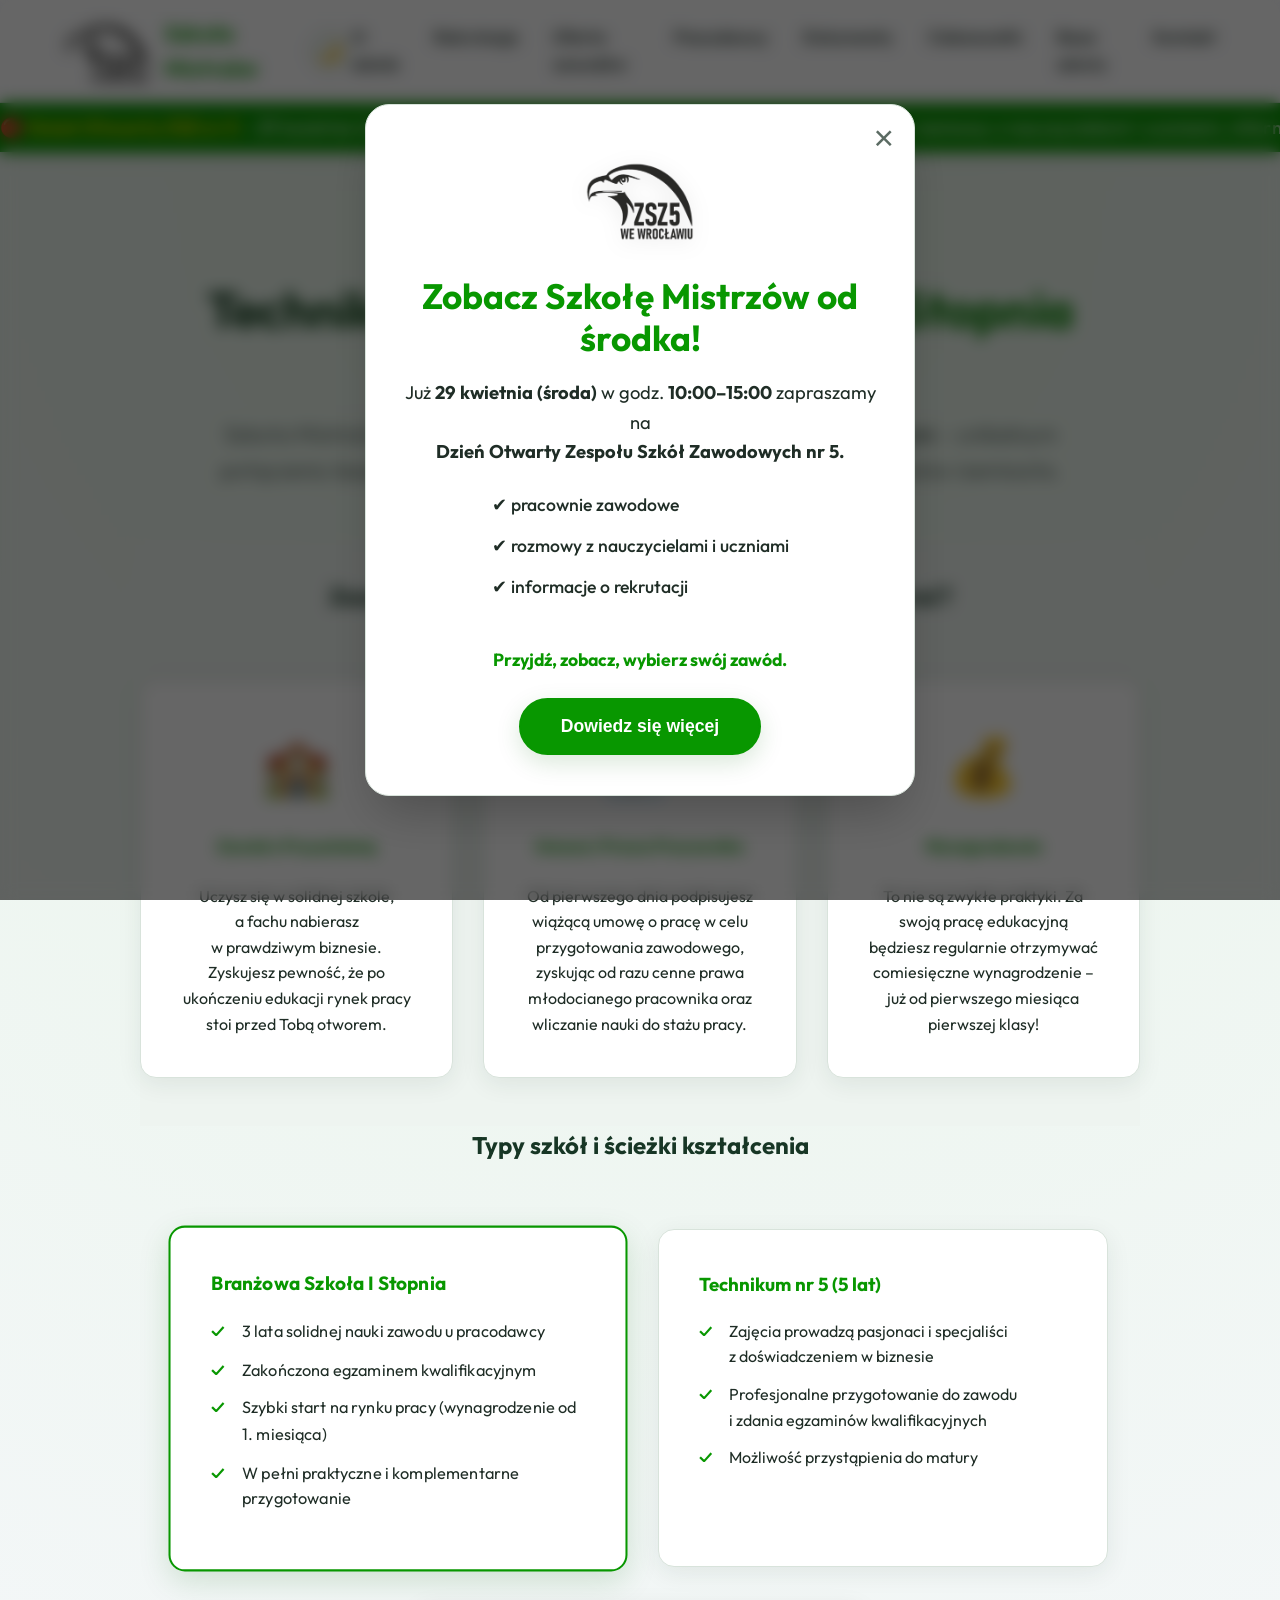
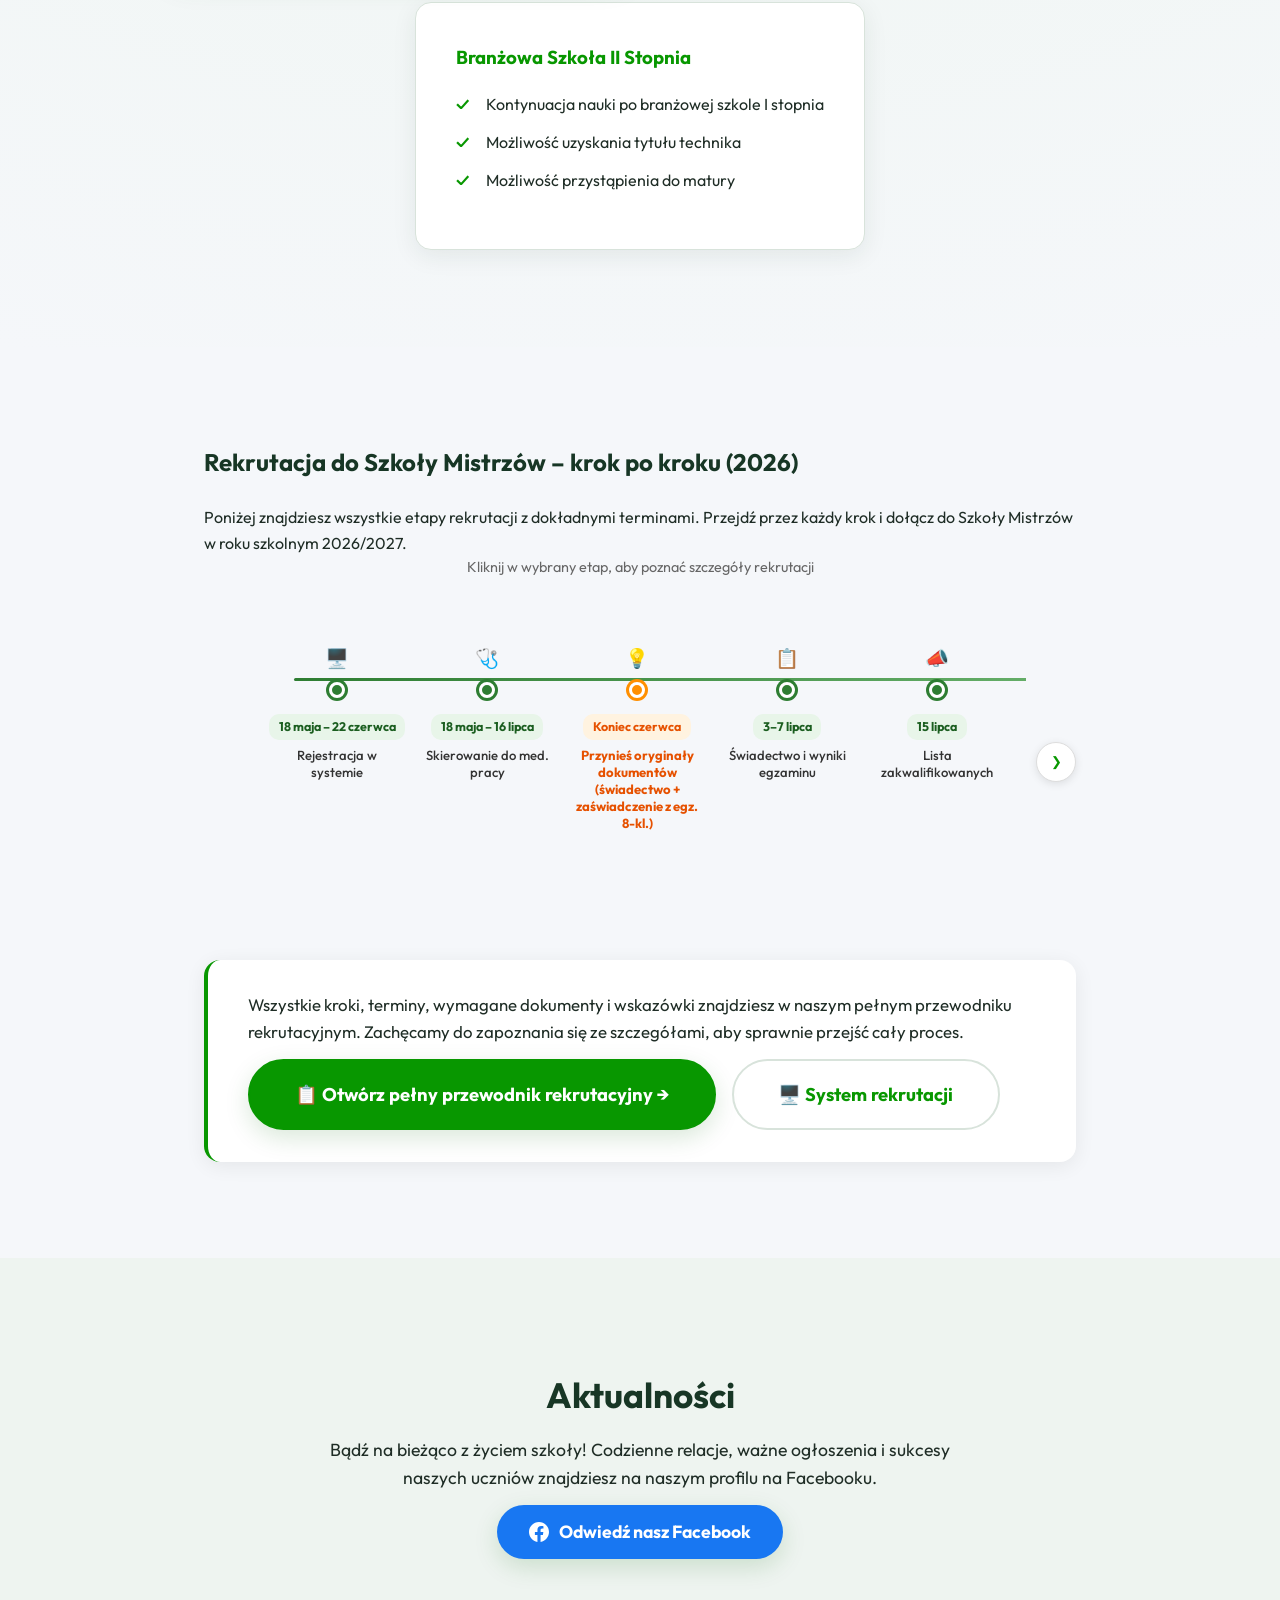
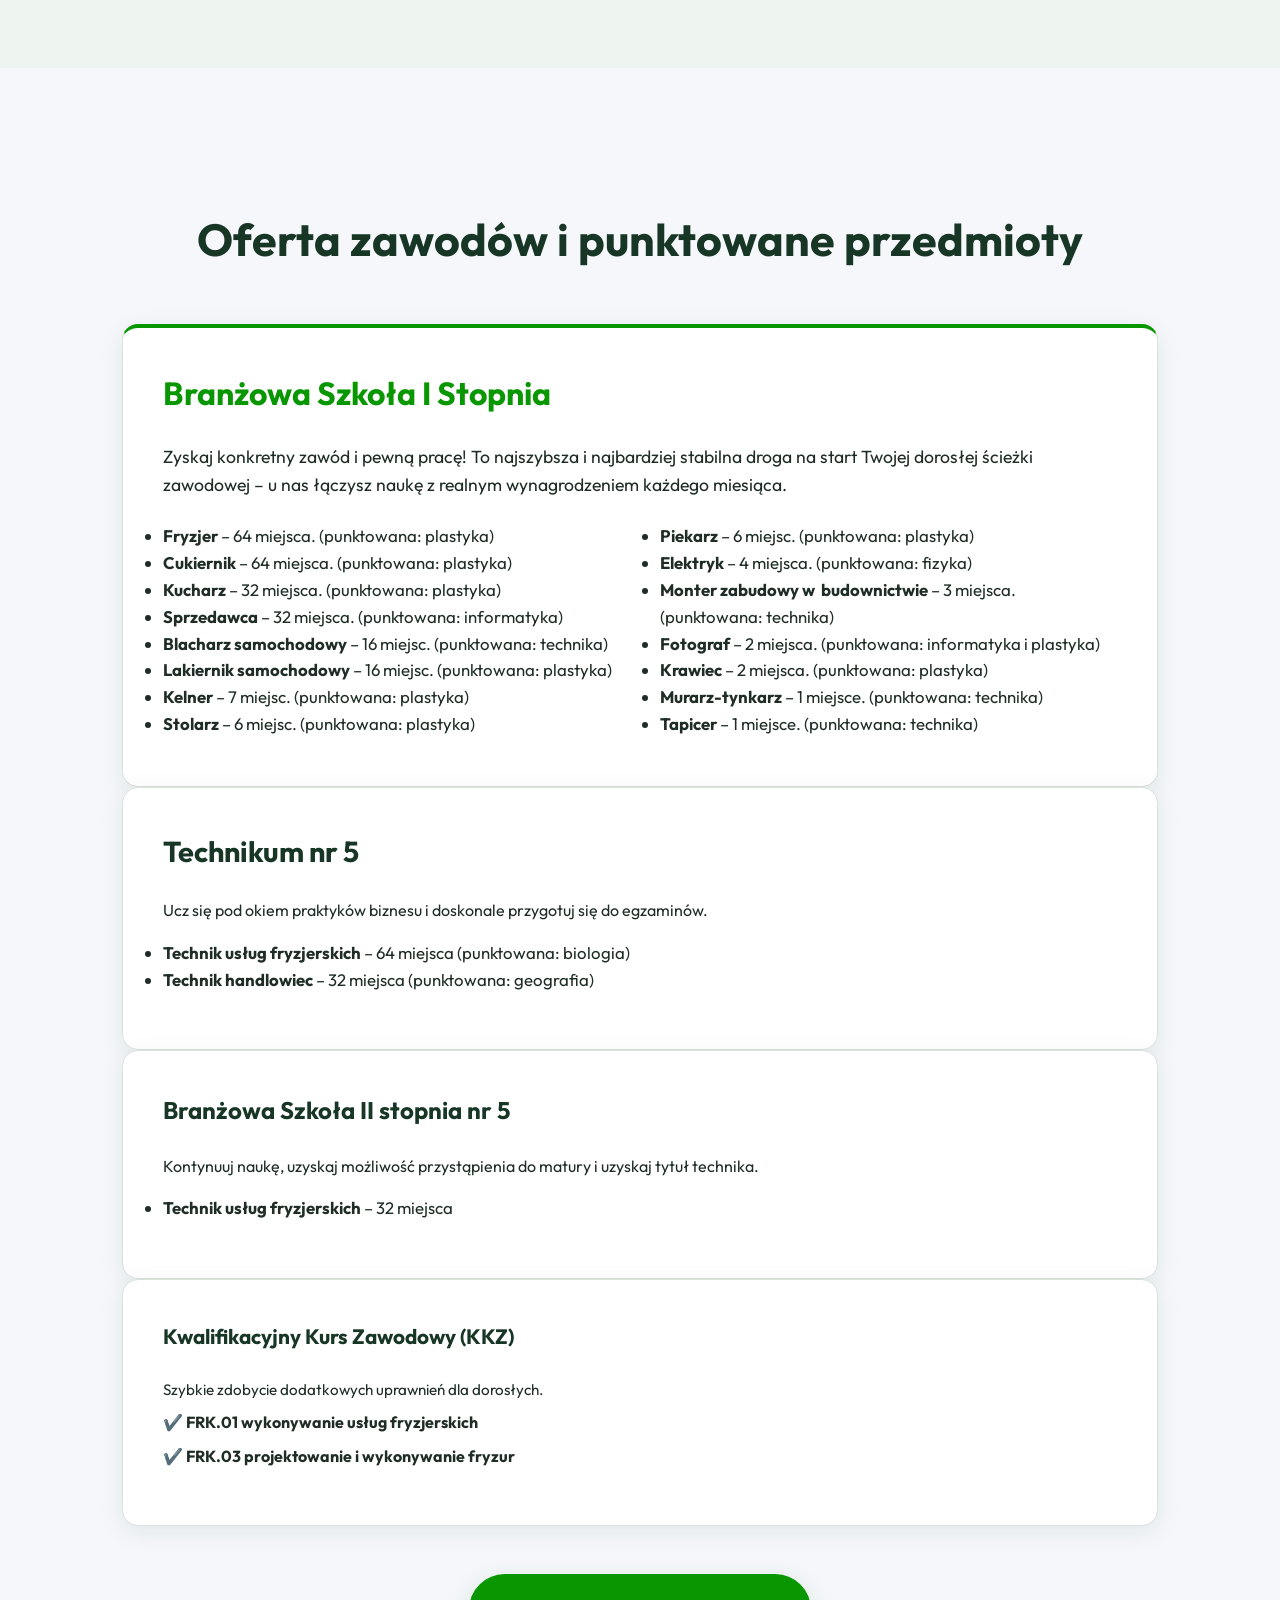
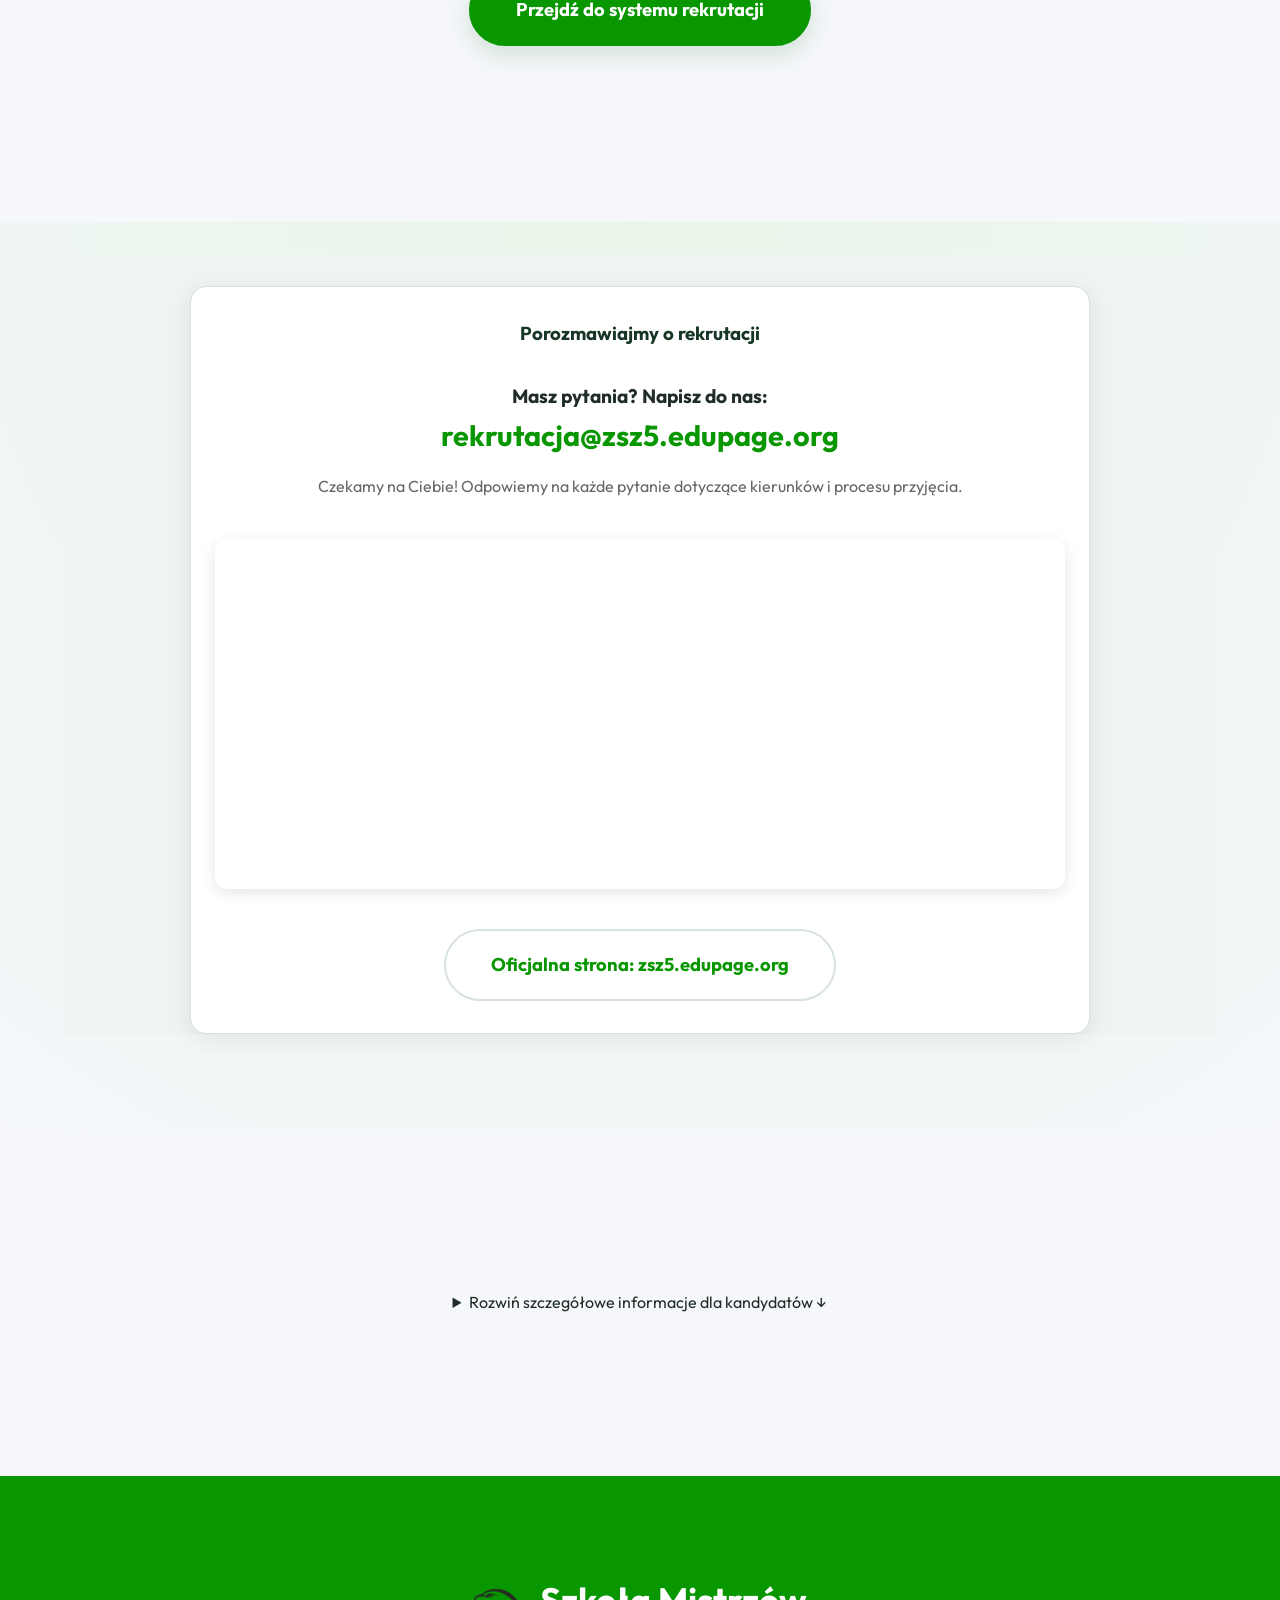
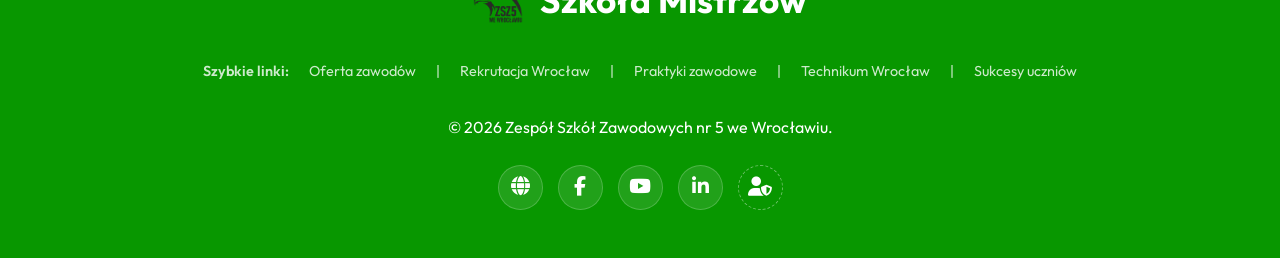
==== commit d14ecc9d: "Add files via upload" ====
--- a/index.html
+++ b/index.html
@@ -137,8 +137,8 @@
         <section id="promocja" class="hero-section">
             <div class="hero-content">
                 <h1 class="dynamic-title">
-                    <span class="title-line-1">Technikum i Branżowa Szkoła I Stopnia</span>
-                    <span class="title-line-2">Zespół Szkół Zawodowych nr 5 we&nbsp;Wrocławiu</span>
+                    <div class="title-line-1">Technikum i Branżowa Szkoła I Stopnia</div>
+                    <div class="title-line-2">Zespół Szkół Zawodowych nr 5 we&nbsp;Wrocławiu</div>
                 </h1>
                 <p class="hero-subtitle" style="max-width:900px;">Szkoła Mistrzów to innowacyjna placówka oparta na
                     <strong>systemie dualnym</strong> – unikalnym połączeniu bezpłatnej nauki szkolnej z opłacanymi
--- a/style.css
+++ b/style.css
@@ -364,18 +364,21 @@
 }
 
 .title-line-1 {
-    display: block;
-    white-space: nowrap;
-    font-size: clamp(1.1rem, 5.2cqw, 3.6rem);
+    display: block !important;
+    white-space: nowrap !important;
+    hyphens: none !important;
+    font-size: clamp(1rem, 5cqw, 3.5rem);
     letter-spacing: -0.015em;
 }
 
 .title-line-2 {
-    display: block;
-    white-space: nowrap;
-    font-size: clamp(0.7rem, 3.5cqw, 1.8rem);
+    display: block !important;
+    white-space: nowrap !important;
+    hyphens: none !important;
+    font-size: clamp(0.7rem, 3.2cqw, 1.7rem);
     letter-spacing: -0.01em;
     opacity: 0.9;
+    margin-top: 0.1rem;
 }
 
 .hero-subtitle {
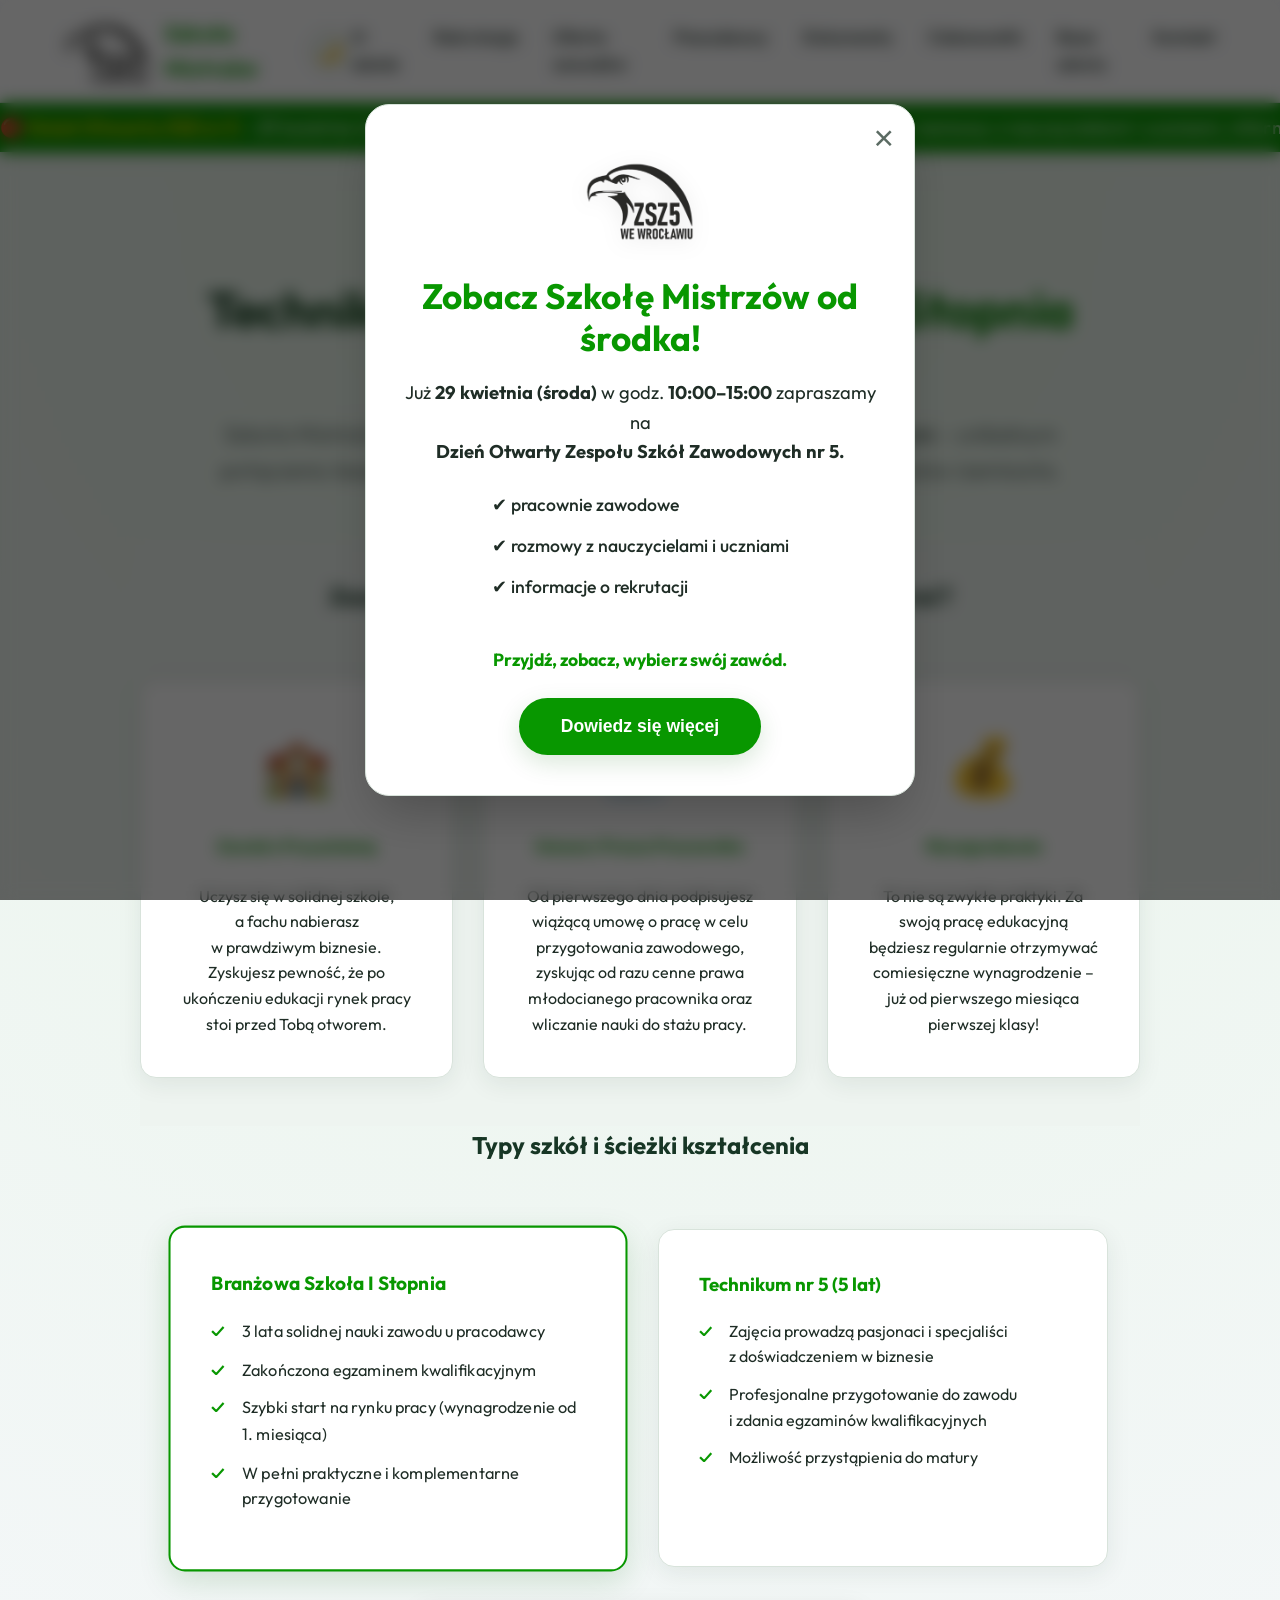
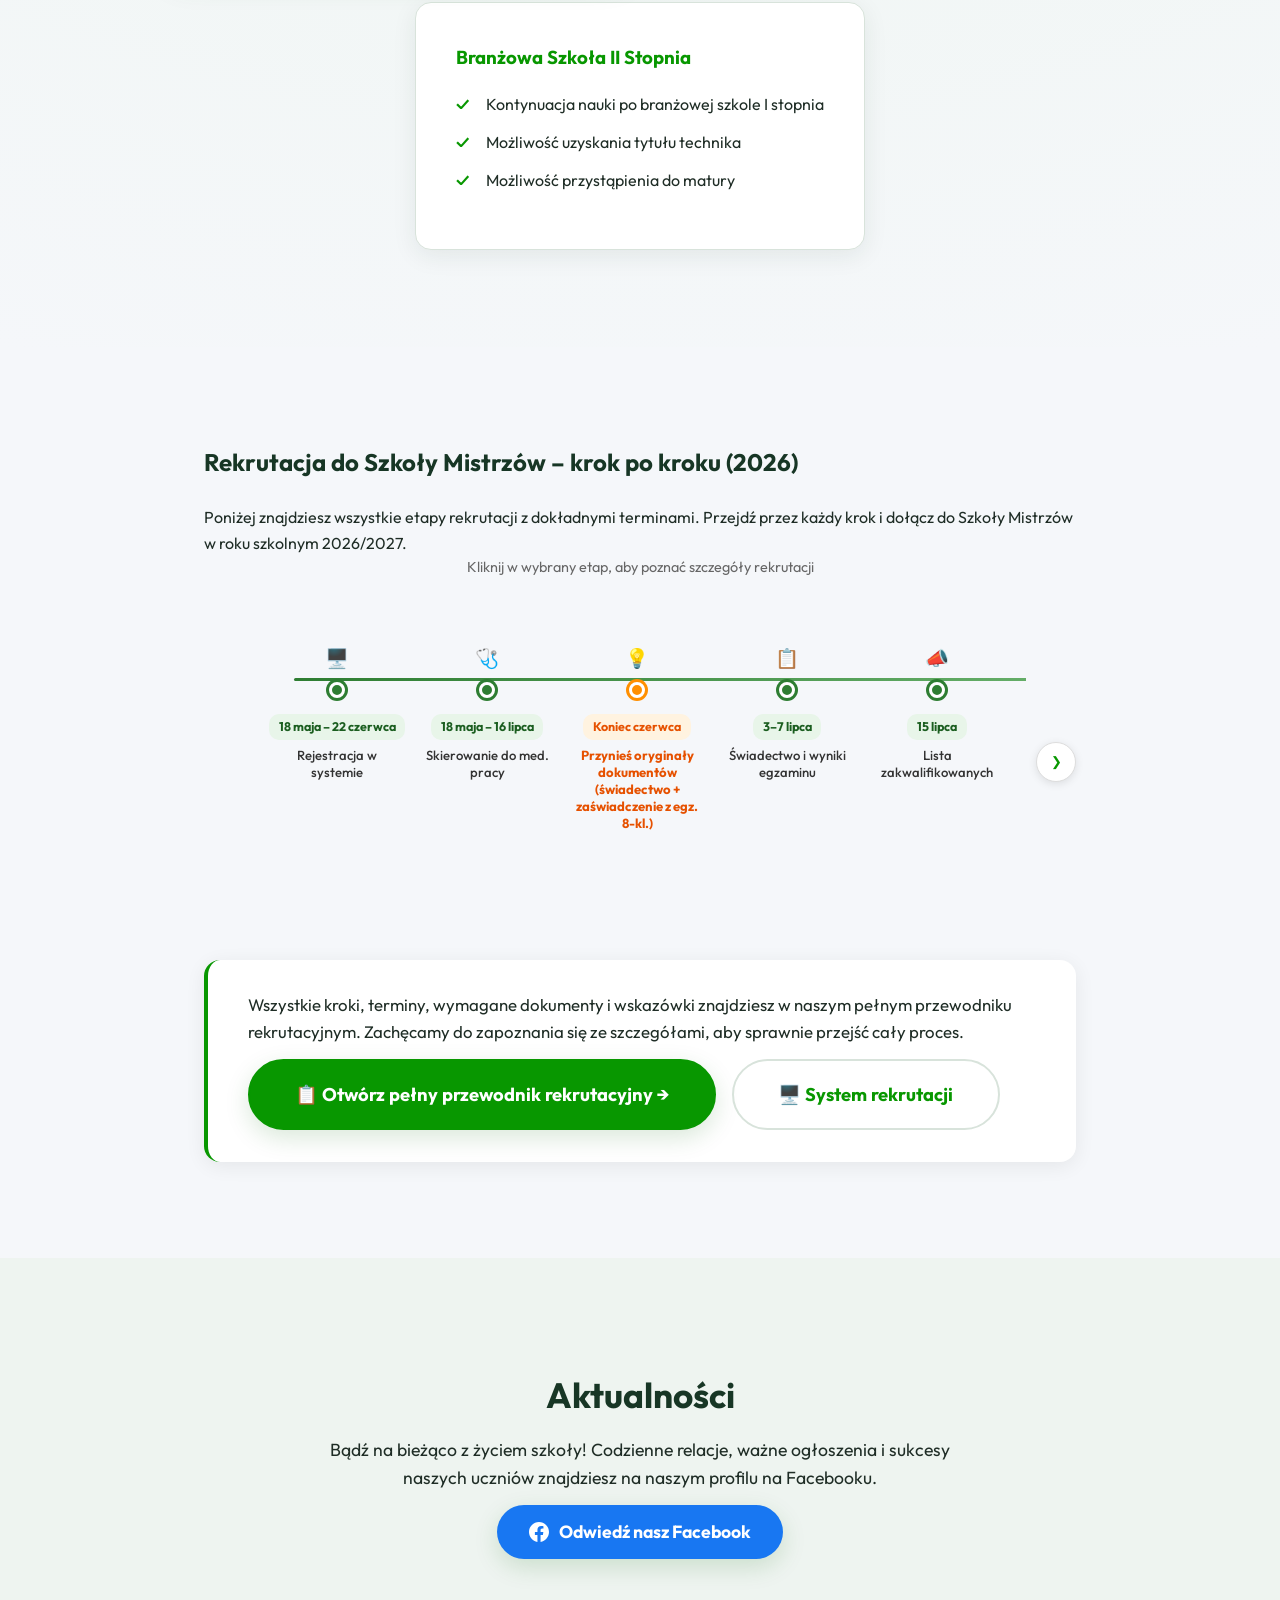
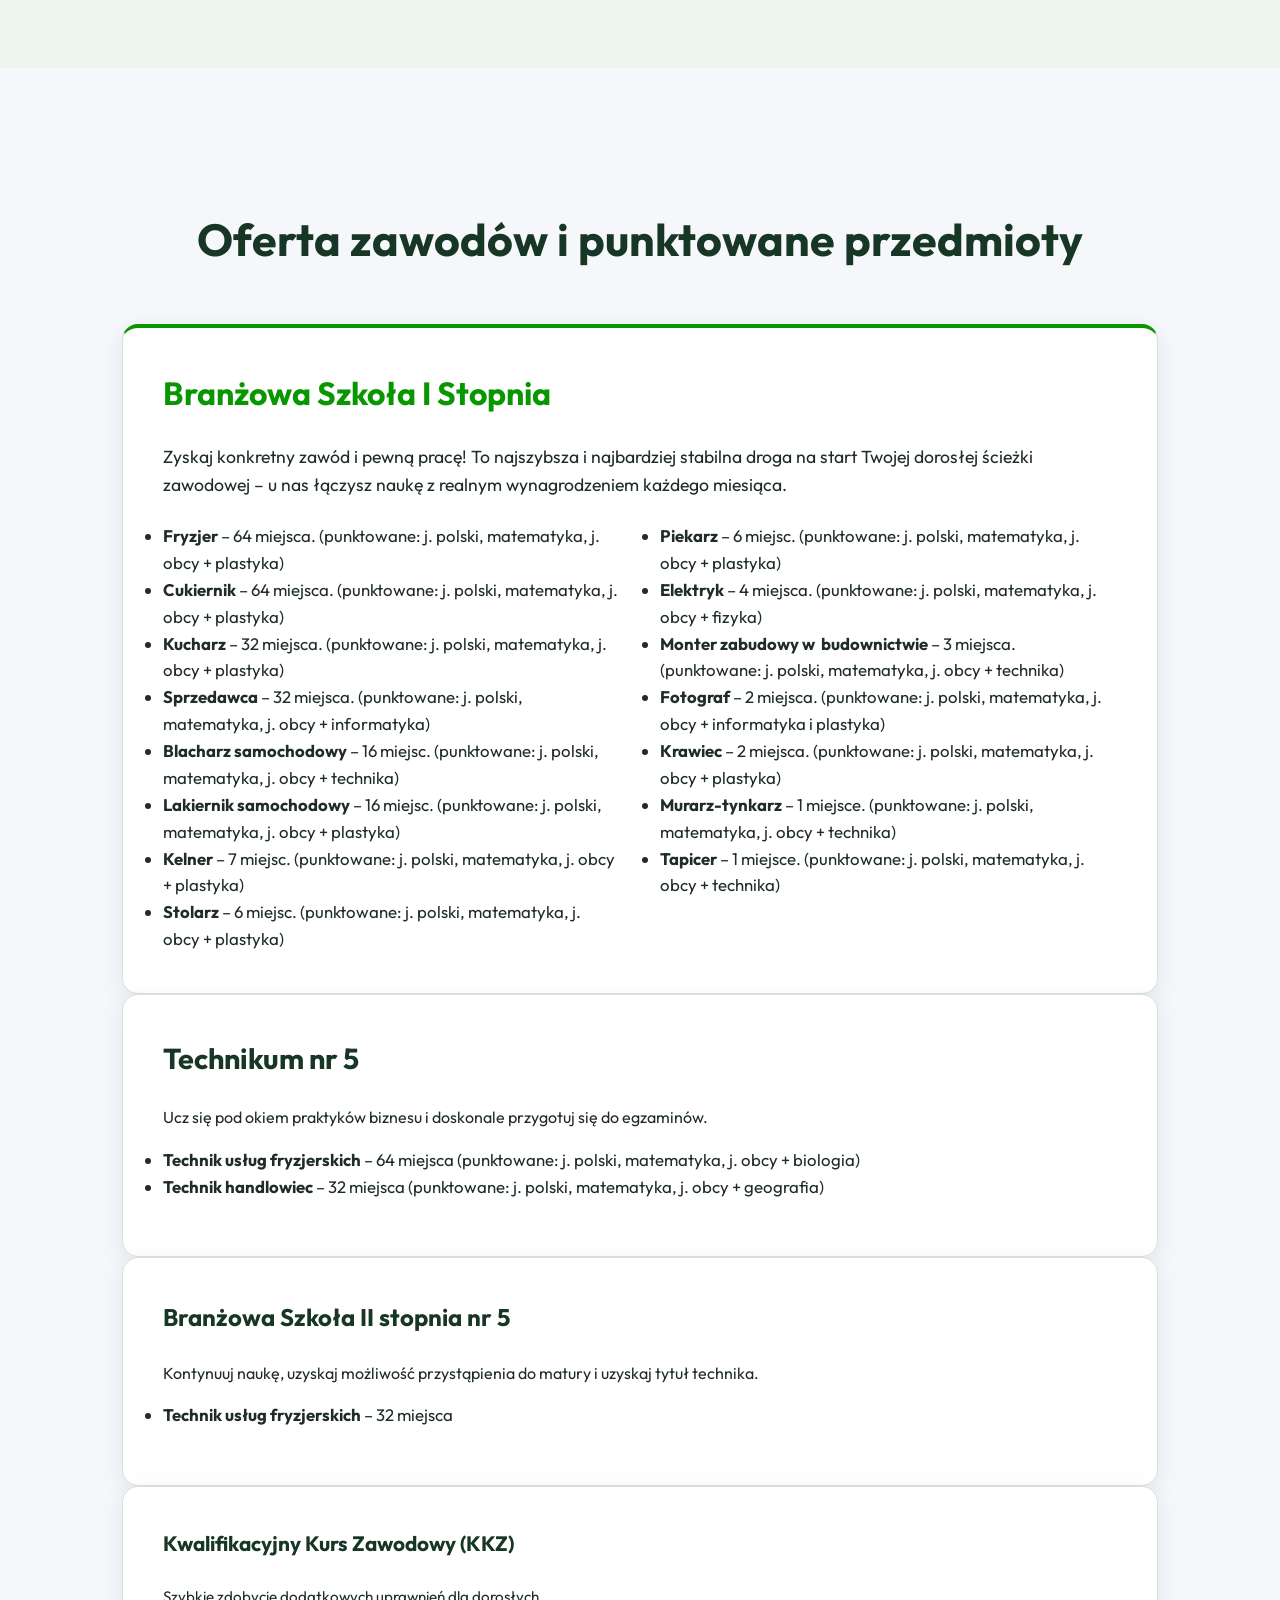
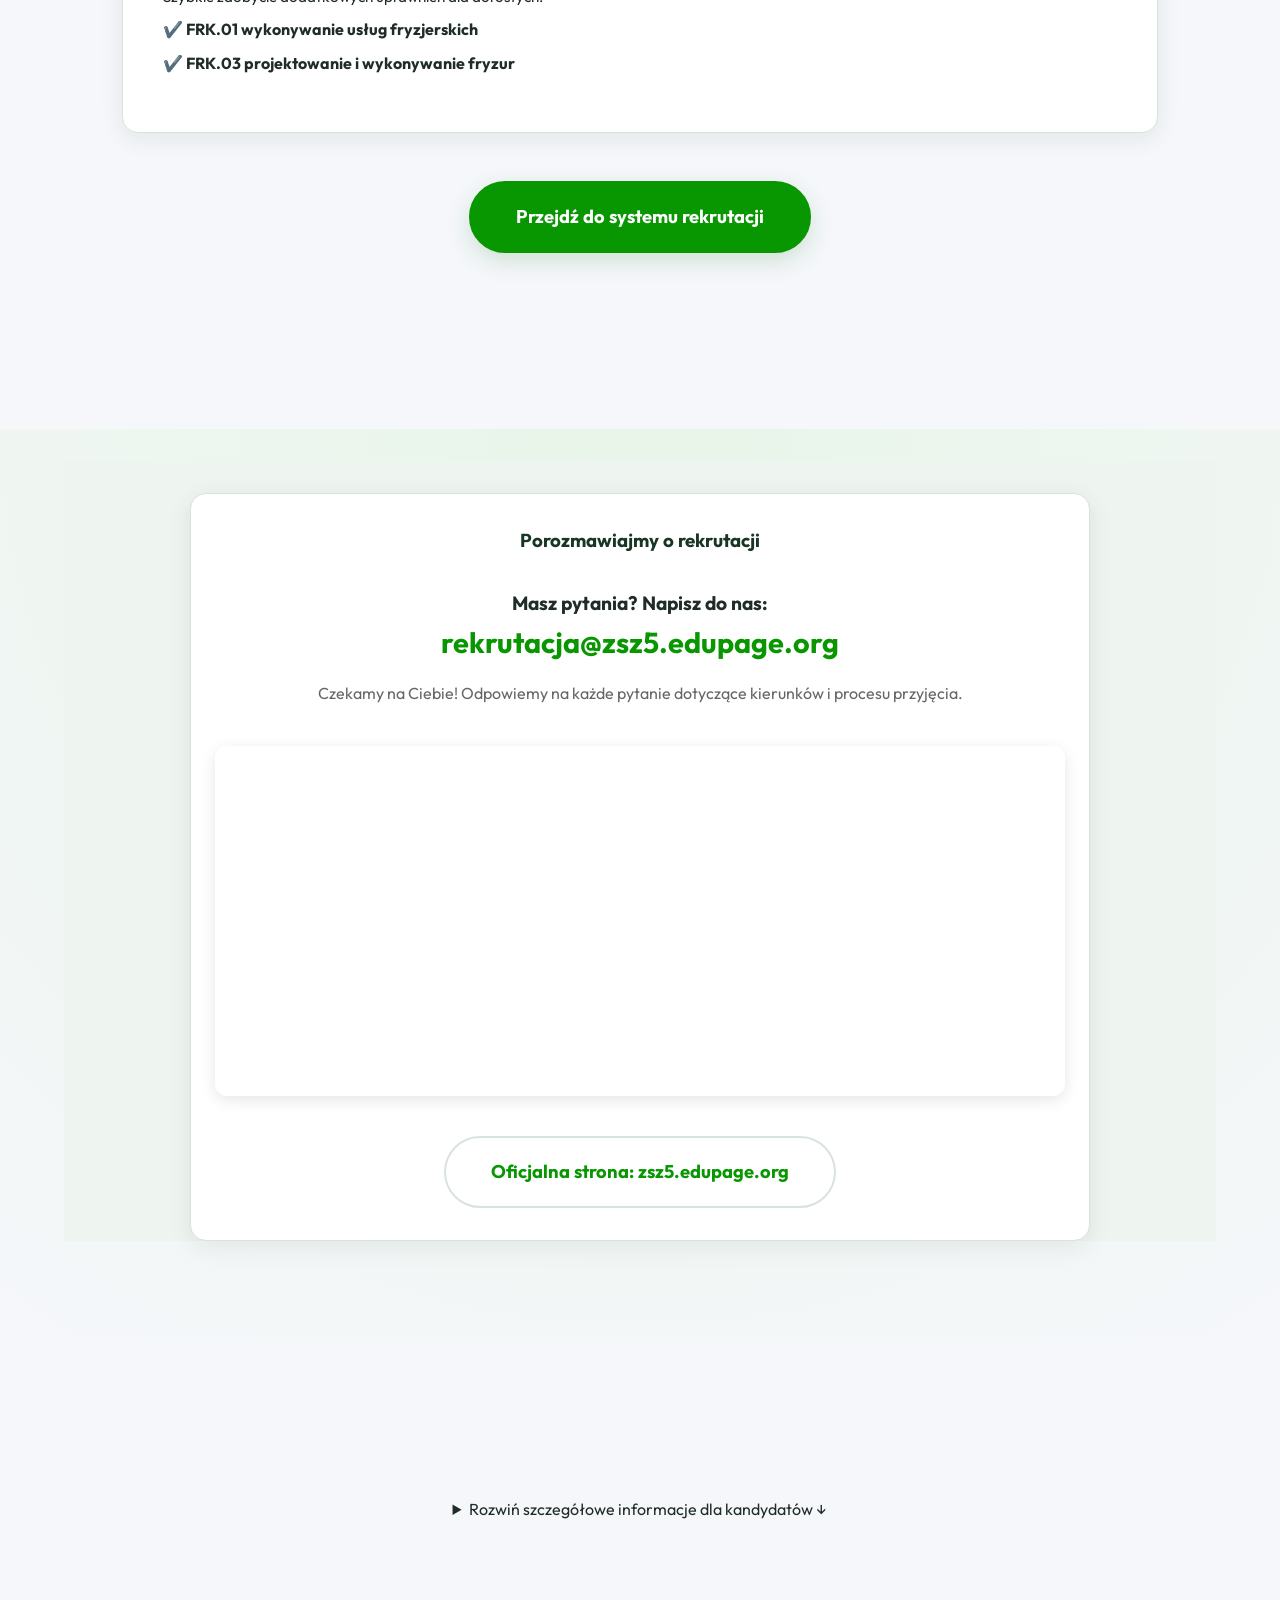
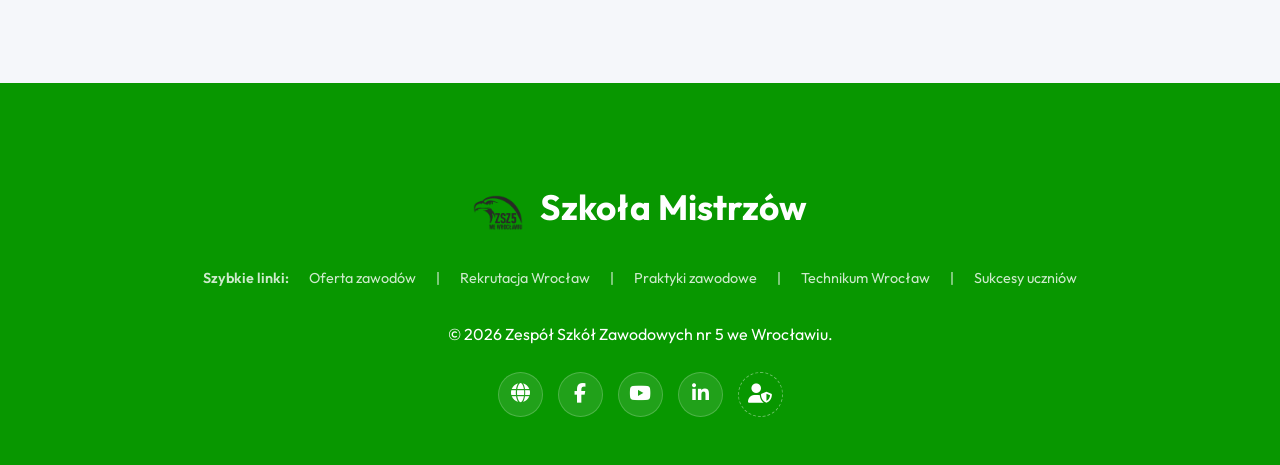
==== commit d81dc706: "Add files via upload" ====
--- a/index.html
+++ b/index.html
@@ -488,49 +488,49 @@
                             <ul style="font-size:1.05rem; color: var(--text-color);">
                                 <li><strong><a href="baza-szkoly.html#fryzjer"
                                             style="color:inherit; text-decoration:none;">Fryzjer</a></strong> – 64
-                                    miejsca. (punktowana: plastyka)</li>
+                                    miejsca. (punktowane: j. polski, matematyka, j. obcy + plastyka)</li>
                                 <li><strong><a href="baza-szkoly.html#gastronomia"
                                             style="color:inherit; text-decoration:none;">Cukiernik</a></strong> – 64
-                                    miejsca. (punktowana: plastyka)</li>
+                                    miejsca. (punktowane: j. polski, matematyka, j. obcy + plastyka)</li>
                                 <li><strong><a href="baza-szkoly.html#gastronomia"
                                             style="color:inherit; text-decoration:none;">Kucharz</a></strong> – 32
-                                    miejsca. (punktowana: plastyka)</li>
+                                    miejsca. (punktowane: j. polski, matematyka, j. obcy + plastyka)</li>
                                 <li><strong><a href="baza-szkoly.html#handel"
                                             style="color:inherit; text-decoration:none;">Sprzedawca</a></strong> – 32
-                                    miejsca. (punktowana: informatyka)</li>
+                                    miejsca. (punktowane: j. polski, matematyka, j. obcy + informatyka)</li>
                                 <li><strong><a href="pracodawcy.html"
                                             style="color:inherit; text-decoration:none;">Blacharz
-                                            samochodowy</a></strong> – 16 miejsc. (punktowana: technika)</li>
+                                            samochodowy</a></strong> – 16 miejsc. (punktowane: j. polski, matematyka, j. obcy + technika)</li>
                                 <li><strong><a href="pracodawcy.html"
                                             style="color:inherit; text-decoration:none;">Lakiernik
-                                            samochodowy</a></strong> – 16 miejsc. (punktowana: plastyka)</li>
+                                            samochodowy</a></strong> – 16 miejsc. (punktowane: j. polski, matematyka, j. obcy + plastyka)</li>
                                 <li><strong><a href="baza-szkoly.html#gastronomia"
                                             style="color:inherit; text-decoration:none;">Kelner</a></strong> – 7 miejsc.
-                                    (punktowana: plastyka)</li>
+                                    (punktowane: j. polski, matematyka, j. obcy + plastyka)</li>
                                 <li><strong><a href="pracodawcy.html"
                                             style="color:inherit; text-decoration:none;">Stolarz</a></strong> – 6
-                                    miejsc. (punktowana: plastyka)</li>
+                                    miejsc. (punktowane: j. polski, matematyka, j. obcy + plastyka)</li>
                                 <li><strong><a href="baza-szkoly.html#gastronomia"
                                             style="color:inherit; text-decoration:none;">Piekarz</a></strong> – 6
-                                    miejsc. (punktowana: plastyka)</li>
+                                    miejsc. (punktowane: j. polski, matematyka, j. obcy + plastyka)</li>
                                 <li><strong><a href="pracodawcy.html"
                                             style="color:inherit; text-decoration:none;">Elektryk</a></strong> – 4
-                                    miejsca. (punktowana: fizyka)</li>
+                                    miejsca. (punktowane: j. polski, matematyka, j. obcy + fizyka)</li>
                                 <li><strong><a href="pracodawcy.html"
                                             style="color:inherit; text-decoration:none;">Monter zabudowy w
-                                            budownictwie</a></strong> – 3 miejsca. (punktowana: technika)</li>
+                                            budownictwie</a></strong> – 3 miejsca. (punktowane: j. polski, matematyka, j. obcy + technika)</li>
                                 <li><strong><a href="baza-szkoly.html#handel"
                                             style="color:inherit; text-decoration:none;">Fotograf</a></strong> – 2
-                                    miejsca. (punktowana: informatyka i plastyka)</li>
+                                    miejsca. (punktowane: j. polski, matematyka, j. obcy + informatyka i plastyka)</li>
                                 <li><strong><a href="pracodawcy.html"
                                             style="color:inherit; text-decoration:none;">Krawiec</a></strong> – 2
-                                    miejsca. (punktowana: plastyka)</li>
+                                    miejsca. (punktowane: j. polski, matematyka, j. obcy + plastyka)</li>
                                 <li><strong><a href="pracodawcy.html"
                                             style="color:inherit; text-decoration:none;">Murarz-tynkarz</a></strong> – 1
-                                    miejsce. (punktowana: technika)</li>
+                                    miejsce. (punktowane: j. polski, matematyka, j. obcy + technika)</li>
                                 <li><strong><a href="pracodawcy.html"
                                             style="color:inherit; text-decoration:none;">Tapicer</a></strong> – 1
-                                    miejsce. (punktowana: technika)</li>
+                                    miejsce. (punktowane: j. polski, matematyka, j. obcy + technika)</li>
                             </ul>
                         </div>
                     </div>
@@ -540,8 +540,8 @@
                         <p style="margin-bottom: 1rem; font-size: 1rem; color: var(--text-color);">Ucz się pod okiem
                             praktyków biznesu i doskonale przygotuj się do egzaminów.</p>
                         <ul style="font-size:1.05rem; color: var(--text-color);">
-                            <li><strong>Technik usług fryzjerskich</strong> – 64 miejsca (punktowana: biologia)</li>
-                            <li><strong>Technik handlowiec</strong> – 32 miejsca (punktowana: geografia)</li>
+                            <li><strong>Technik usług fryzjerskich</strong> – 64 miejsca (punktowane: j. polski, matematyka, j. obcy + biologia)</li>
+                            <li><strong>Technik handlowiec</strong> – 32 miejsca (punktowane: j. polski, matematyka, j. obcy + geografia)</li>
                         </ul>
                     </div>
 
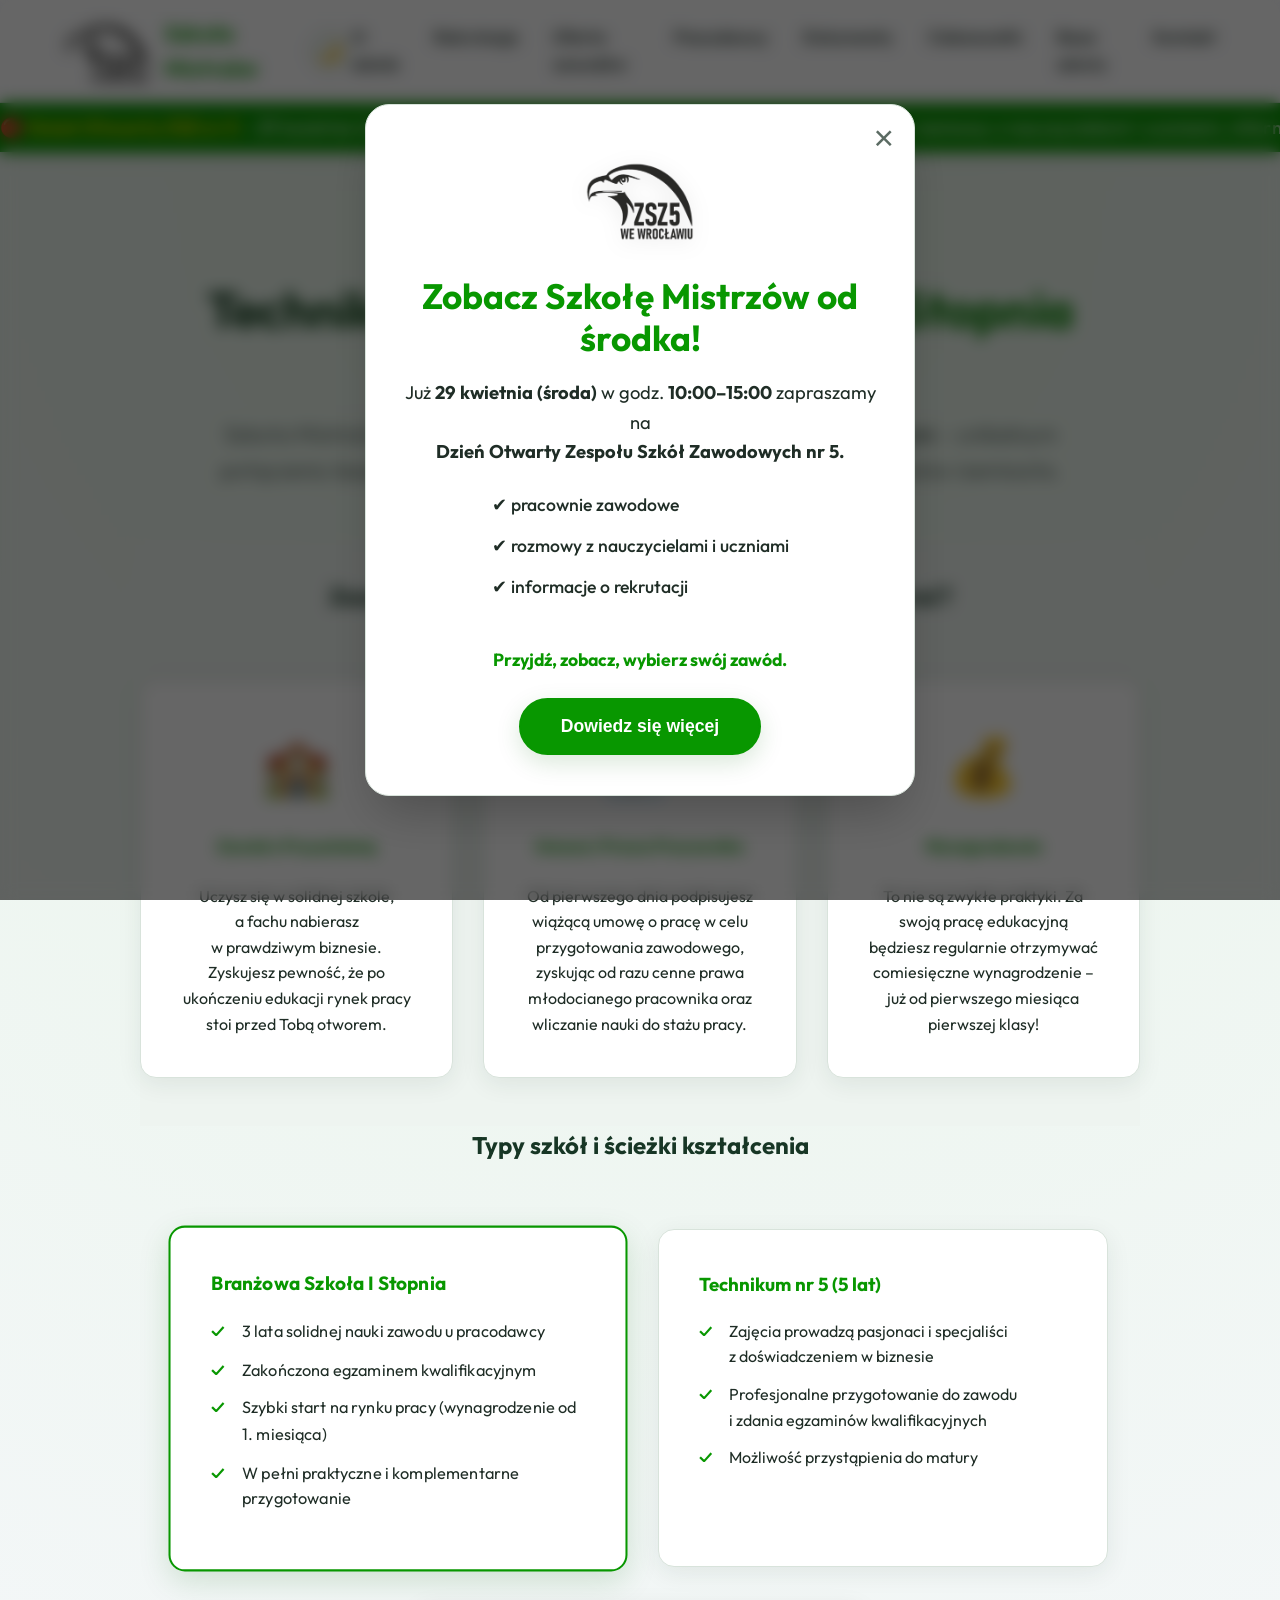
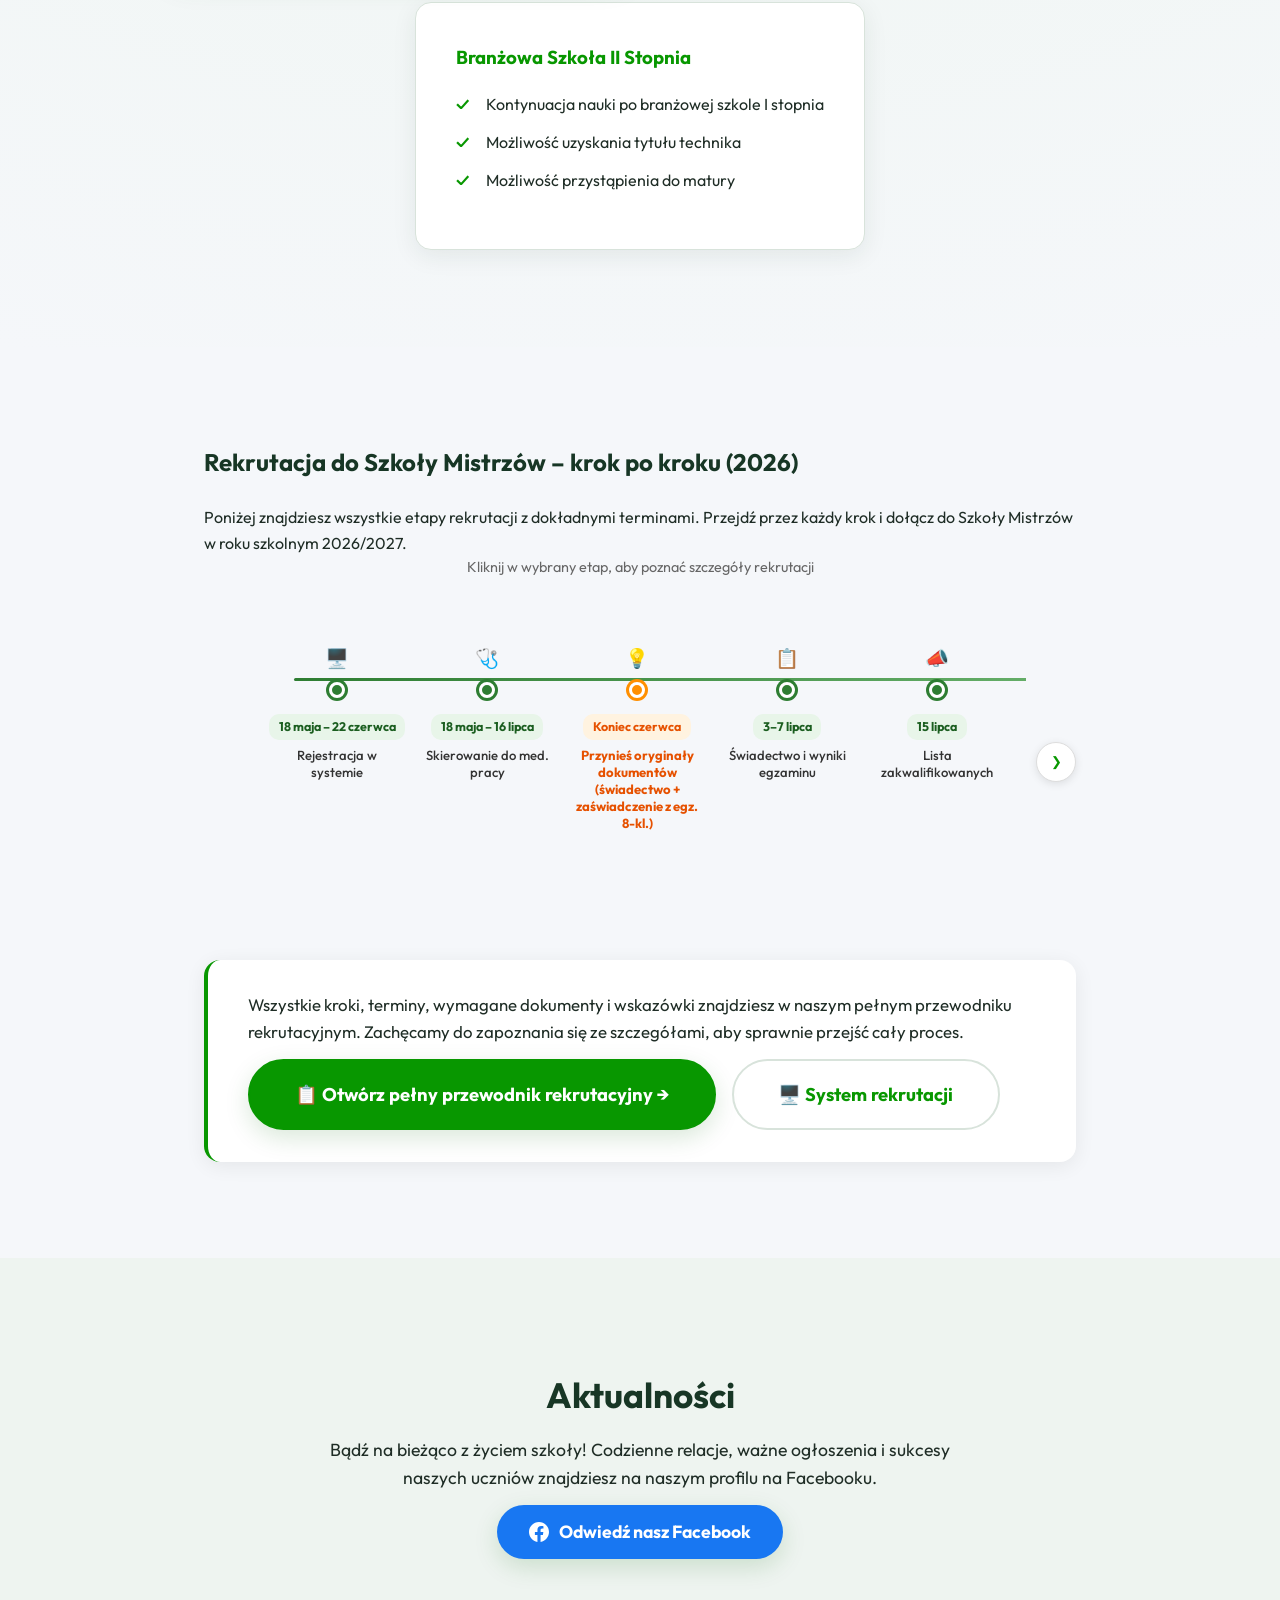
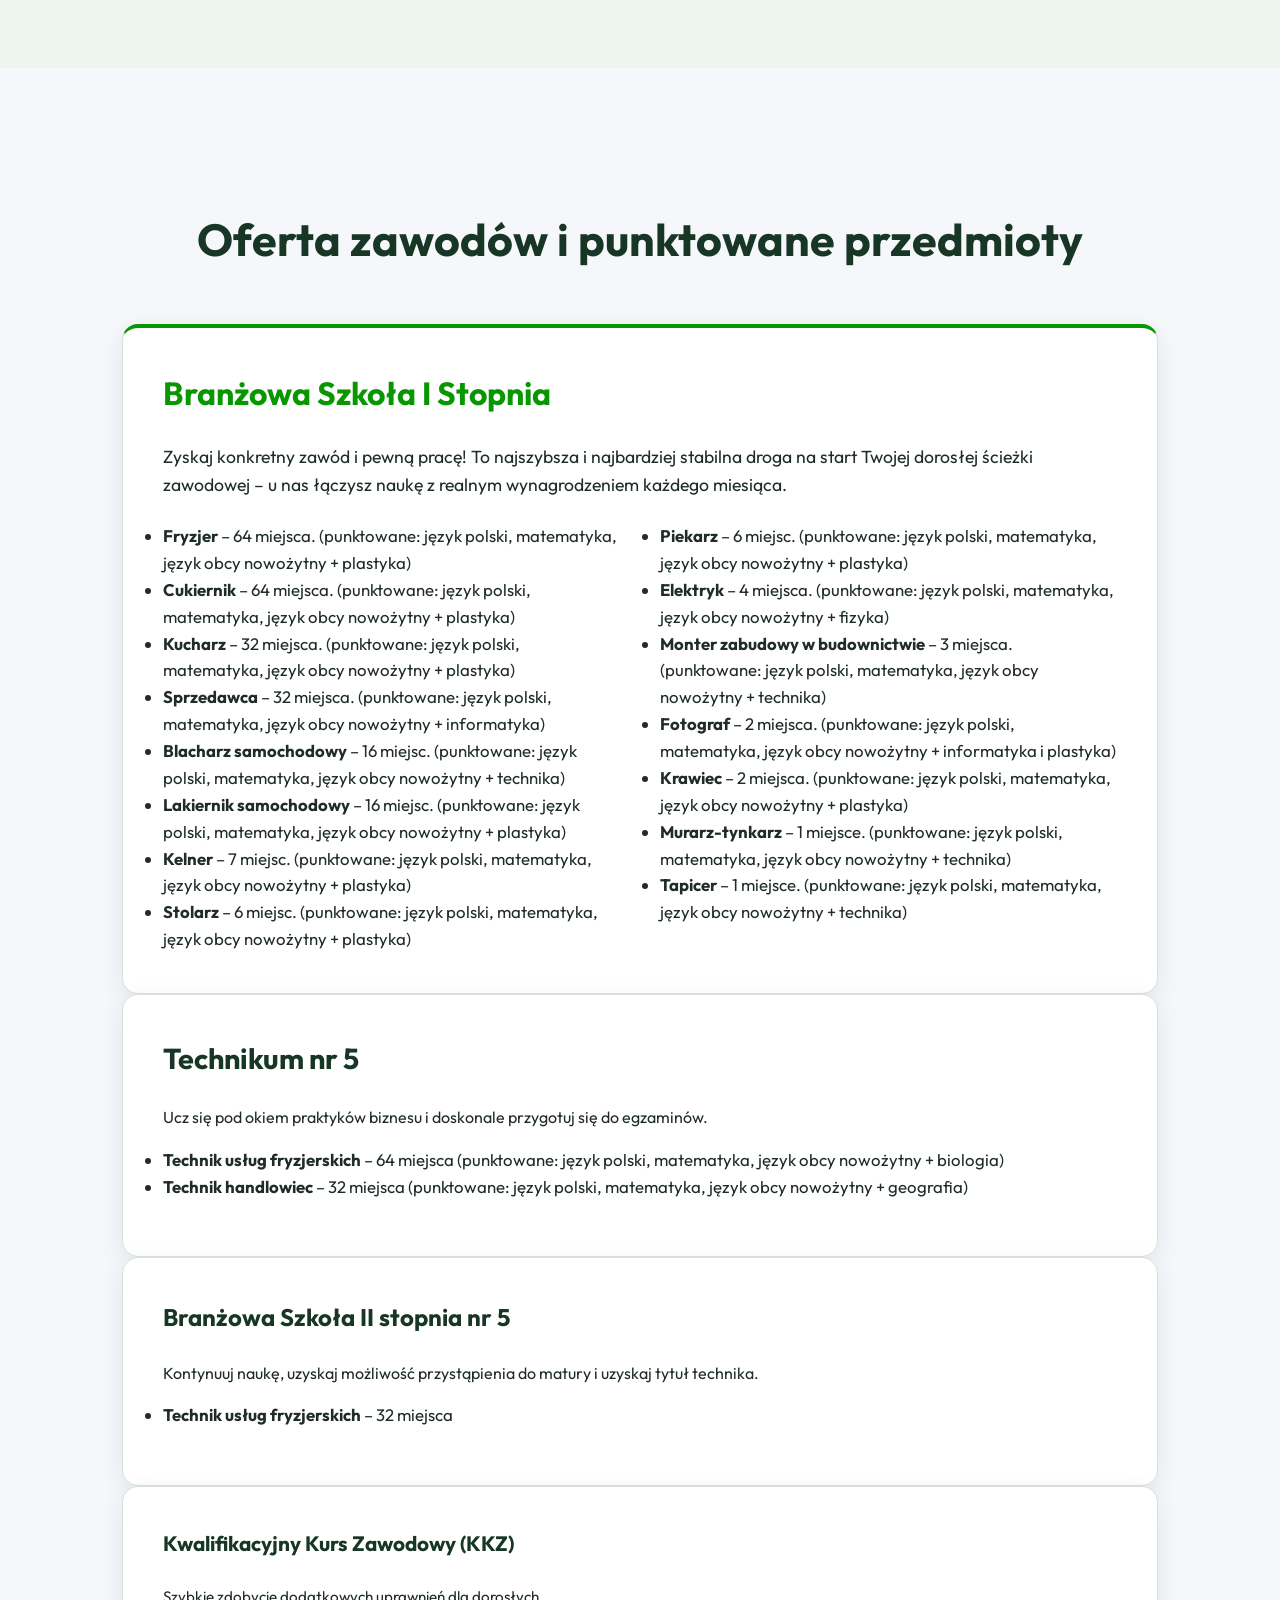
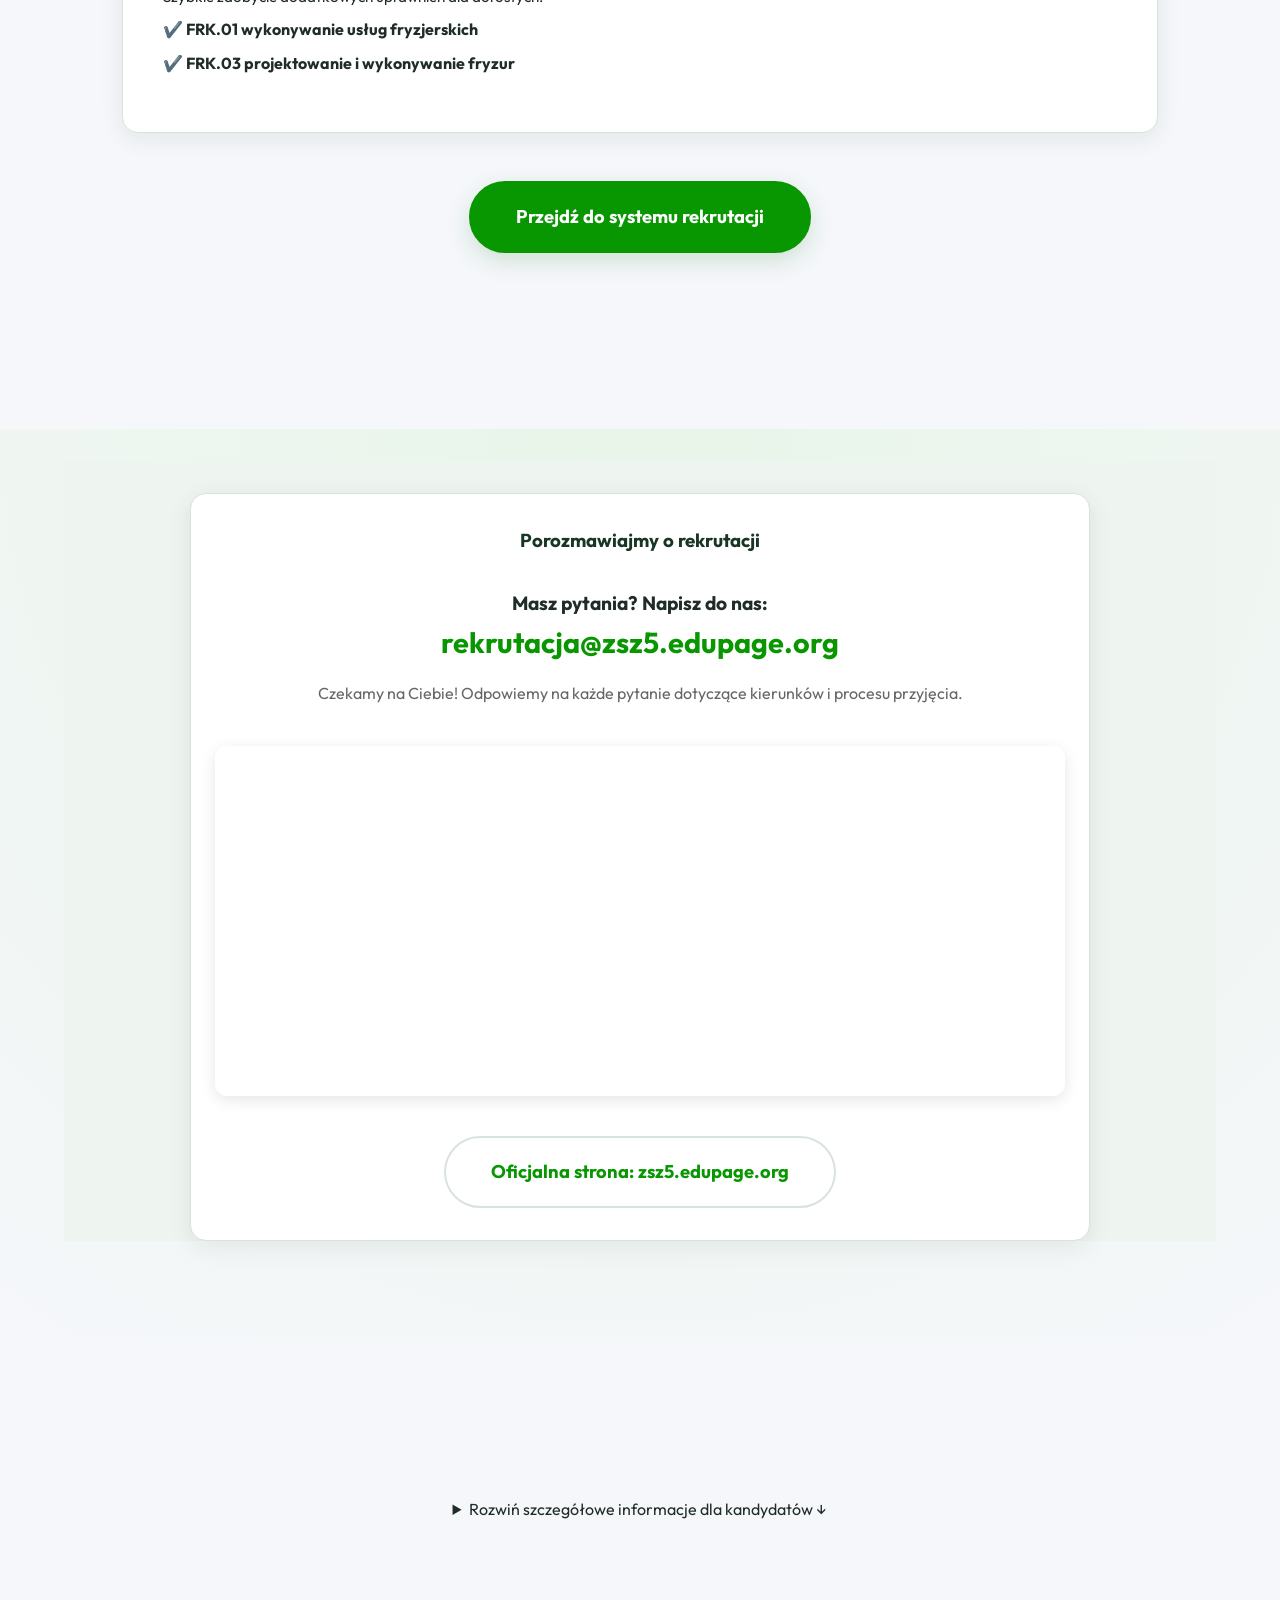
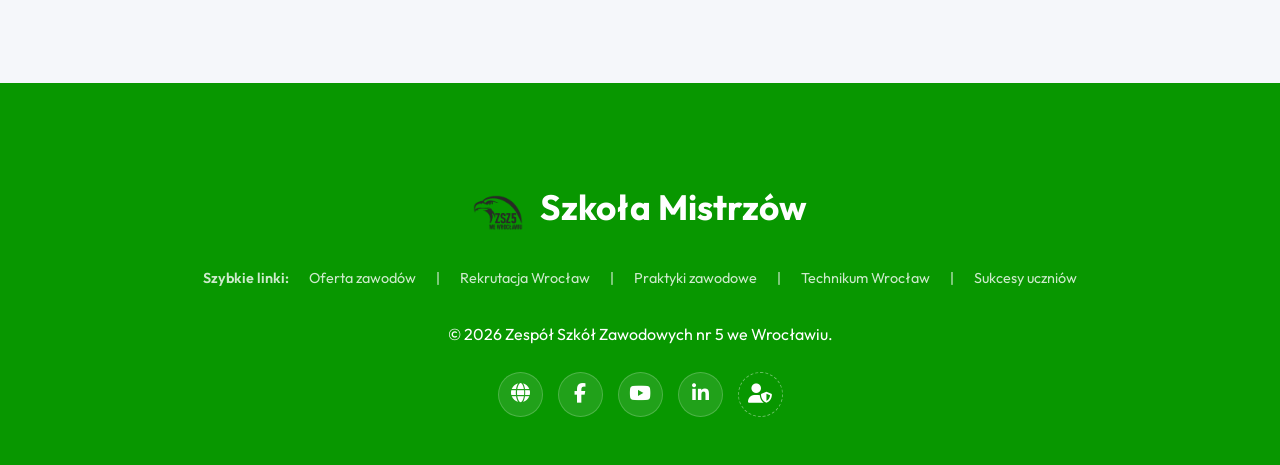
==== commit 18b35e97: "Add files via upload" ====
--- a/index.html
+++ b/index.html
@@ -486,51 +486,21 @@
                         <p style="margin-bottom: 1.5rem; font-size: 1.1rem; color: var(--text-color);">Zyskaj konkretny zawód i pewną pracę! To najszybsza i najbardziej stabilna droga na start Twojej dorosłej ścieżki zawodowej – u nas łączysz naukę z realnym wynagrodzeniem każdego miesiąca.</p>
                         <div style="column-count: 2; column-gap: 40px;">
                             <ul style="font-size:1.05rem; color: var(--text-color);">
-                                <li><strong><a href="baza-szkoly.html#fryzjer"
-                                            style="color:inherit; text-decoration:none;">Fryzjer</a></strong> – 64
-                                    miejsca. (punktowane: j. polski, matematyka, j. obcy + plastyka)</li>
-                                <li><strong><a href="baza-szkoly.html#gastronomia"
-                                            style="color:inherit; text-decoration:none;">Cukiernik</a></strong> – 64
-                                    miejsca. (punktowane: j. polski, matematyka, j. obcy + plastyka)</li>
-                                <li><strong><a href="baza-szkoly.html#gastronomia"
-                                            style="color:inherit; text-decoration:none;">Kucharz</a></strong> – 32
-                                    miejsca. (punktowane: j. polski, matematyka, j. obcy + plastyka)</li>
-                                <li><strong><a href="baza-szkoly.html#handel"
-                                            style="color:inherit; text-decoration:none;">Sprzedawca</a></strong> – 32
-                                    miejsca. (punktowane: j. polski, matematyka, j. obcy + informatyka)</li>
-                                <li><strong><a href="pracodawcy.html"
-                                            style="color:inherit; text-decoration:none;">Blacharz
-                                            samochodowy</a></strong> – 16 miejsc. (punktowane: j. polski, matematyka, j. obcy + technika)</li>
-                                <li><strong><a href="pracodawcy.html"
-                                            style="color:inherit; text-decoration:none;">Lakiernik
-                                            samochodowy</a></strong> – 16 miejsc. (punktowane: j. polski, matematyka, j. obcy + plastyka)</li>
-                                <li><strong><a href="baza-szkoly.html#gastronomia"
-                                            style="color:inherit; text-decoration:none;">Kelner</a></strong> – 7 miejsc.
-                                    (punktowane: j. polski, matematyka, j. obcy + plastyka)</li>
-                                <li><strong><a href="pracodawcy.html"
-                                            style="color:inherit; text-decoration:none;">Stolarz</a></strong> – 6
-                                    miejsc. (punktowane: j. polski, matematyka, j. obcy + plastyka)</li>
-                                <li><strong><a href="baza-szkoly.html#gastronomia"
-                                            style="color:inherit; text-decoration:none;">Piekarz</a></strong> – 6
-                                    miejsc. (punktowane: j. polski, matematyka, j. obcy + plastyka)</li>
-                                <li><strong><a href="pracodawcy.html"
-                                            style="color:inherit; text-decoration:none;">Elektryk</a></strong> – 4
-                                    miejsca. (punktowane: j. polski, matematyka, j. obcy + fizyka)</li>
-                                <li><strong><a href="pracodawcy.html"
-                                            style="color:inherit; text-decoration:none;">Monter zabudowy w
-                                            budownictwie</a></strong> – 3 miejsca. (punktowane: j. polski, matematyka, j. obcy + technika)</li>
-                                <li><strong><a href="baza-szkoly.html#handel"
-                                            style="color:inherit; text-decoration:none;">Fotograf</a></strong> – 2
-                                    miejsca. (punktowane: j. polski, matematyka, j. obcy + informatyka i plastyka)</li>
-                                <li><strong><a href="pracodawcy.html"
-                                            style="color:inherit; text-decoration:none;">Krawiec</a></strong> – 2
-                                    miejsca. (punktowane: j. polski, matematyka, j. obcy + plastyka)</li>
-                                <li><strong><a href="pracodawcy.html"
-                                            style="color:inherit; text-decoration:none;">Murarz-tynkarz</a></strong> – 1
-                                    miejsce. (punktowane: j. polski, matematyka, j. obcy + technika)</li>
-                                <li><strong><a href="pracodawcy.html"
-                                            style="color:inherit; text-decoration:none;">Tapicer</a></strong> – 1
-                                    miejsce. (punktowane: j. polski, matematyka, j. obcy + technika)</li>
+                                <li><strong><a href="baza-szkoly.html#fryzjer" style="color:inherit; text-decoration:none;">Fryzjer</a></strong> – 64 miejsca. (punktowane: język polski, matematyka, język obcy nowożytny + plastyka)</li>
+                                <li><strong><a href="baza-szkoly.html#gastronomia" style="color:inherit; text-decoration:none;">Cukiernik</a></strong> – 64 miejsca. (punktowane: język polski, matematyka, język obcy nowożytny + plastyka)</li>
+                                <li><strong><a href="baza-szkoly.html#gastronomia" style="color:inherit; text-decoration:none;">Kucharz</a></strong> – 32 miejsca. (punktowane: język polski, matematyka, język obcy nowożytny + plastyka)</li>
+                                <li><strong><a href="baza-szkoly.html#handel" style="color:inherit; text-decoration:none;">Sprzedawca</a></strong> – 32 miejsca. (punktowane: język polski, matematyka, język obcy nowożytny + informatyka)</li>
+                                <li><strong><a href="pracodawcy.html" style="color:inherit; text-decoration:none;">Blacharz samochodowy</a></strong> – 16 miejsc. (punktowane: język polski, matematyka, język obcy nowożytny + technika)</li>
+                                <li><strong><a href="pracodawcy.html" style="color:inherit; text-decoration:none;">Lakiernik samochodowy</a></strong> – 16 miejsc. (punktowane: język polski, matematyka, język obcy nowożytny + plastyka)</li>
+                                <li><strong><a href="baza-szkoly.html#gastronomia" style="color:inherit; text-decoration:none;">Kelner</a></strong> – 7 miejsc. (punktowane: język polski, matematyka, język obcy nowożytny + plastyka)</li>
+                                <li><strong><a href="pracodawcy.html" style="color:inherit; text-decoration:none;">Stolarz</a></strong> – 6 miejsc. (punktowane: język polski, matematyka, język obcy nowożytny + plastyka)</li>
+                                <li><strong><a href="baza-szkoly.html#gastronomia" style="color:inherit; text-decoration:none;">Piekarz</a></strong> – 6 miejsc. (punktowane: język polski, matematyka, język obcy nowożytny + plastyka)</li>
+                                <li><strong><a href="pracodawcy.html" style="color:inherit; text-decoration:none;">Elektryk</a></strong> – 4 miejsca. (punktowane: język polski, matematyka, język obcy nowożytny + fizyka)</li>
+                                <li><strong><a href="pracodawcy.html" style="color:inherit; text-decoration:none;">Monter zabudowy w budownictwie</a></strong> – 3 miejsca. (punktowane: język polski, matematyka, język obcy nowożytny + technika)</li>
+                                <li><strong><a href="baza-szkoly.html#handel" style="color:inherit; text-decoration:none;">Fotograf</a></strong> – 2 miejsca. (punktowane: język polski, matematyka, język obcy nowożytny + informatyka i plastyka)</li>
+                                <li><strong><a href="pracodawcy.html" style="color:inherit; text-decoration:none;">Krawiec</a></strong> – 2 miejsca. (punktowane: język polski, matematyka, język obcy nowożytny + plastyka)</li>
+                                <li><strong><a href="pracodawcy.html" style="color:inherit; text-decoration:none;">Murarz-tynkarz</a></strong> – 1 miejsce. (punktowane: język polski, matematyka, język obcy nowożytny + technika)</li>
+                                <li><strong><a href="pracodawcy.html" style="color:inherit; text-decoration:none;">Tapicer</a></strong> – 1 miejsce. (punktowane: język polski, matematyka, język obcy nowożytny + technika)</li>
                             </ul>
                         </div>
                     </div>
@@ -540,8 +510,8 @@
                         <p style="margin-bottom: 1rem; font-size: 1rem; color: var(--text-color);">Ucz się pod okiem
                             praktyków biznesu i doskonale przygotuj się do egzaminów.</p>
                         <ul style="font-size:1.05rem; color: var(--text-color);">
-                            <li><strong>Technik usług fryzjerskich</strong> – 64 miejsca (punktowane: j. polski, matematyka, j. obcy + biologia)</li>
-                            <li><strong>Technik handlowiec</strong> – 32 miejsca (punktowane: j. polski, matematyka, j. obcy + geografia)</li>
+                            <li><strong>Technik usług fryzjerskich</strong> – 64 miejsca (punktowane: język polski, matematyka, język obcy nowożytny + biologia)</li>
+                            <li><strong>Technik handlowiec</strong> – 32 miejsca (punktowane: język polski, matematyka, język obcy nowożytny + geografia)</li>
                         </ul>
                     </div>
 
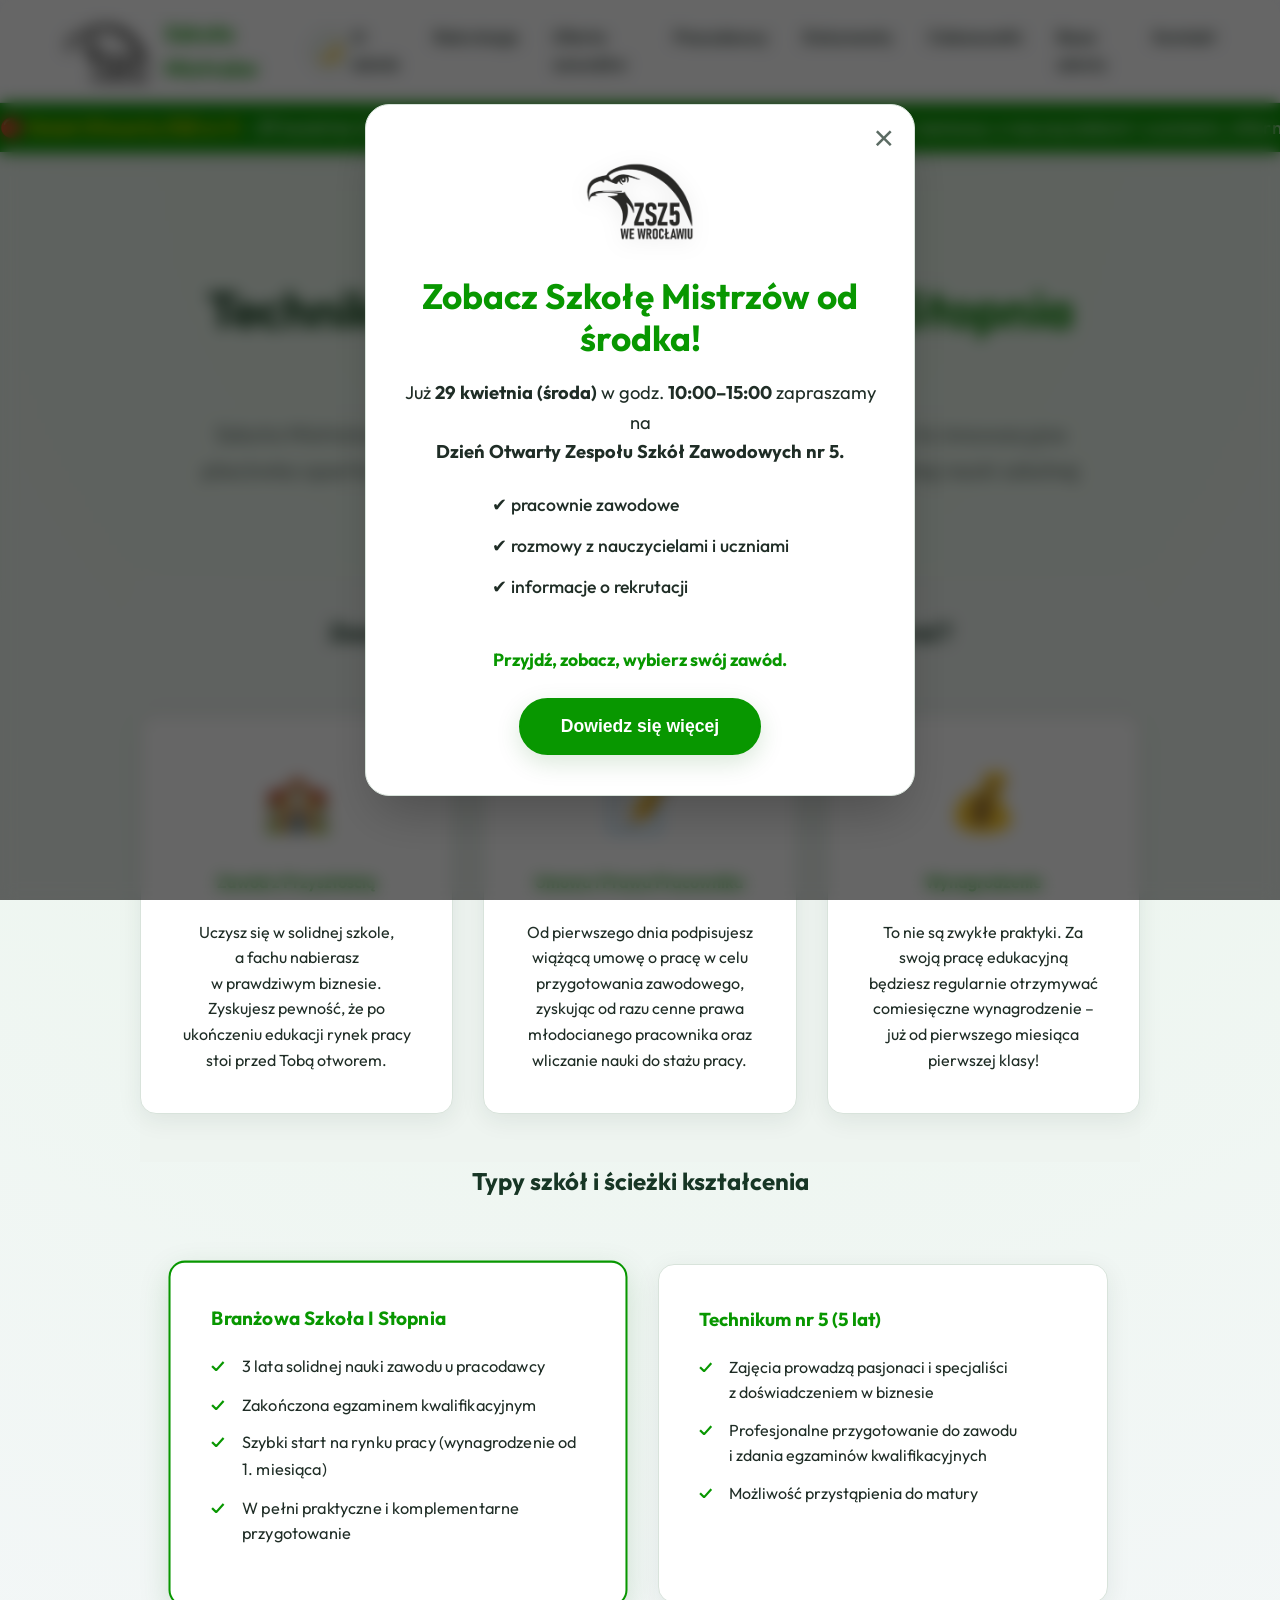
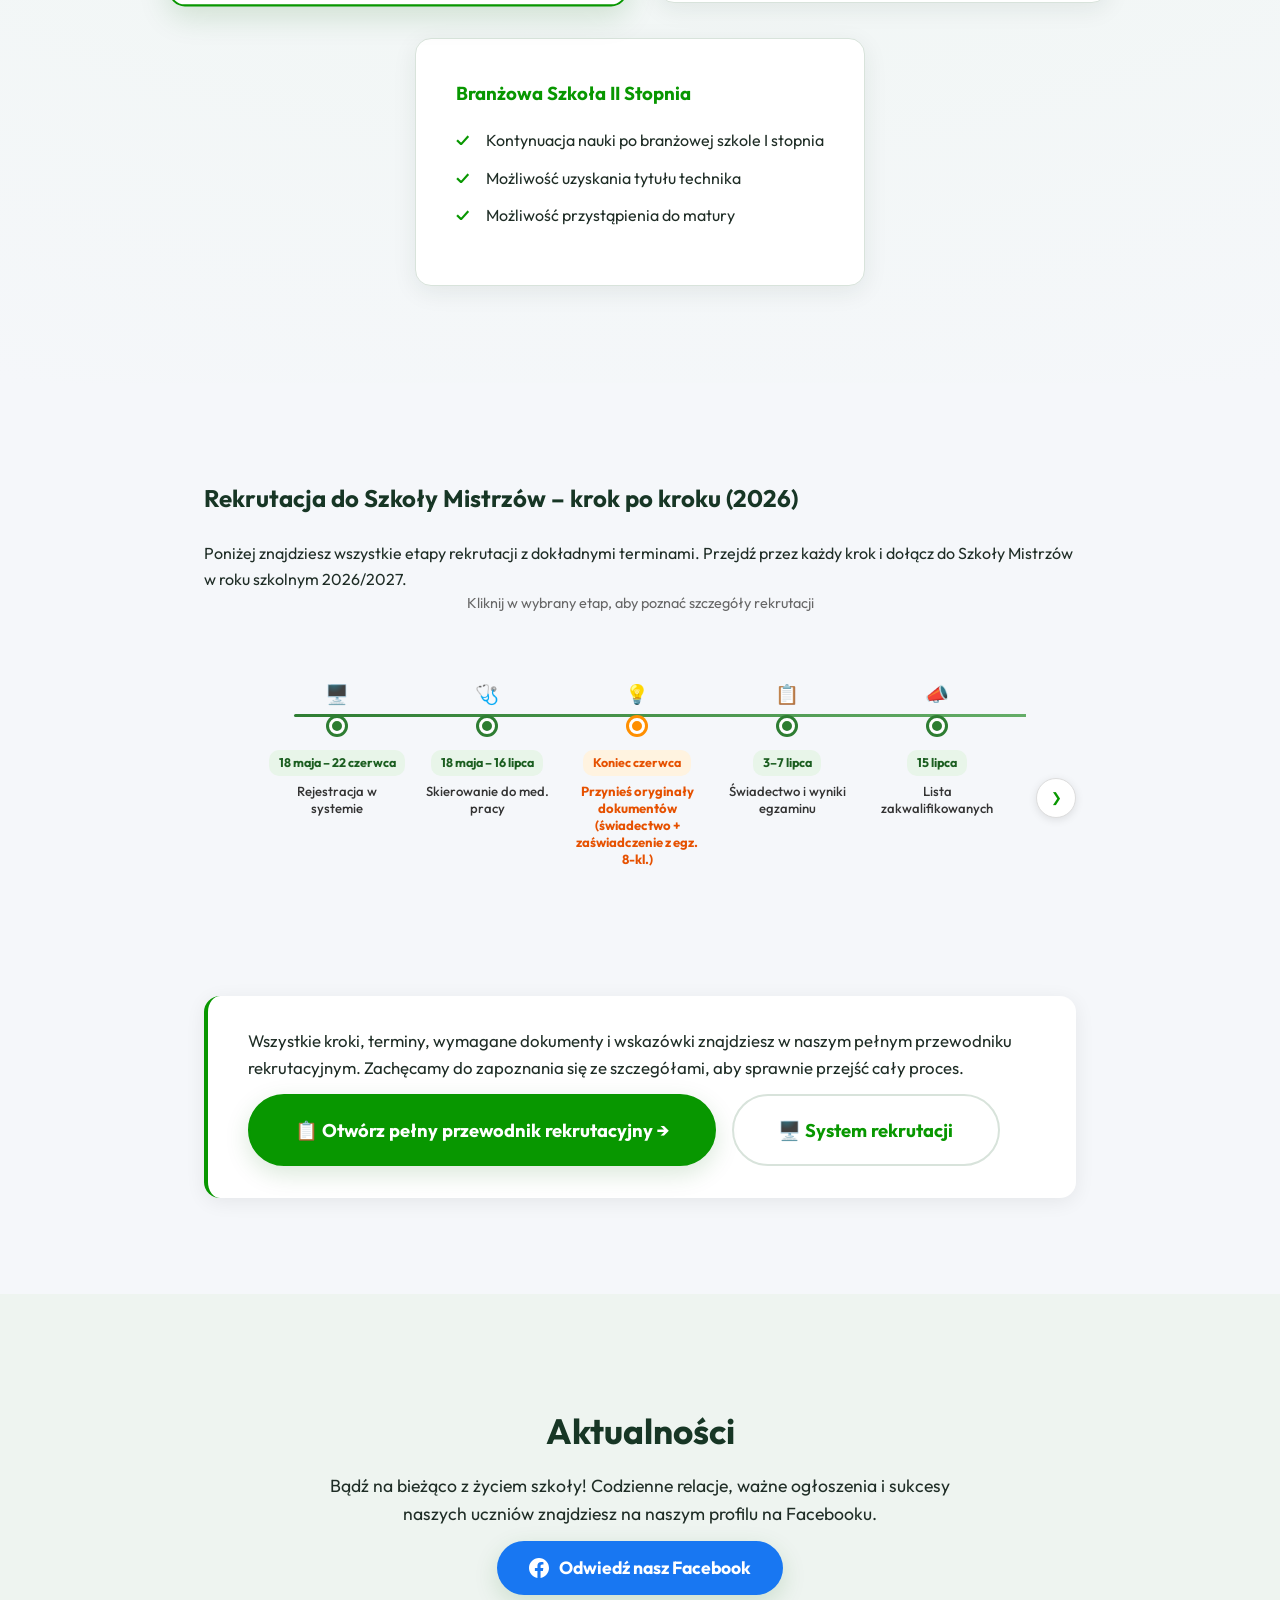
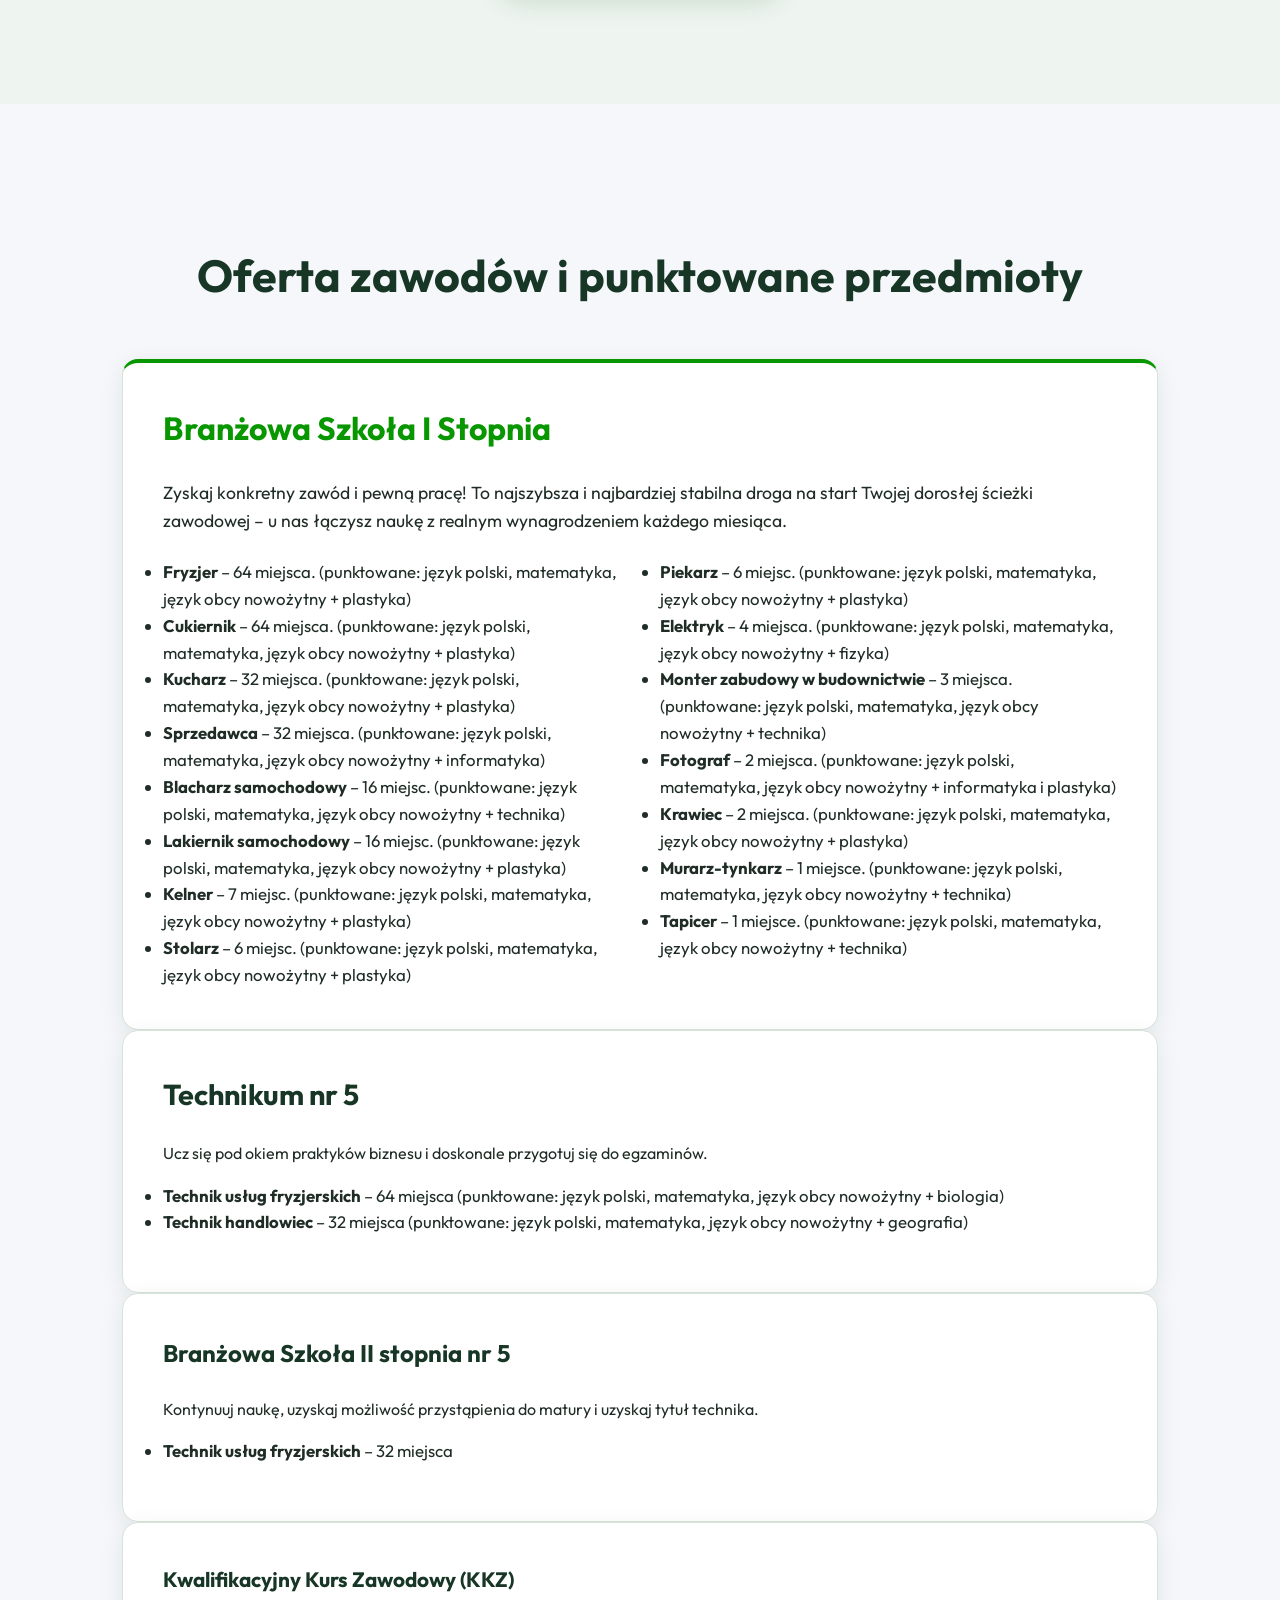
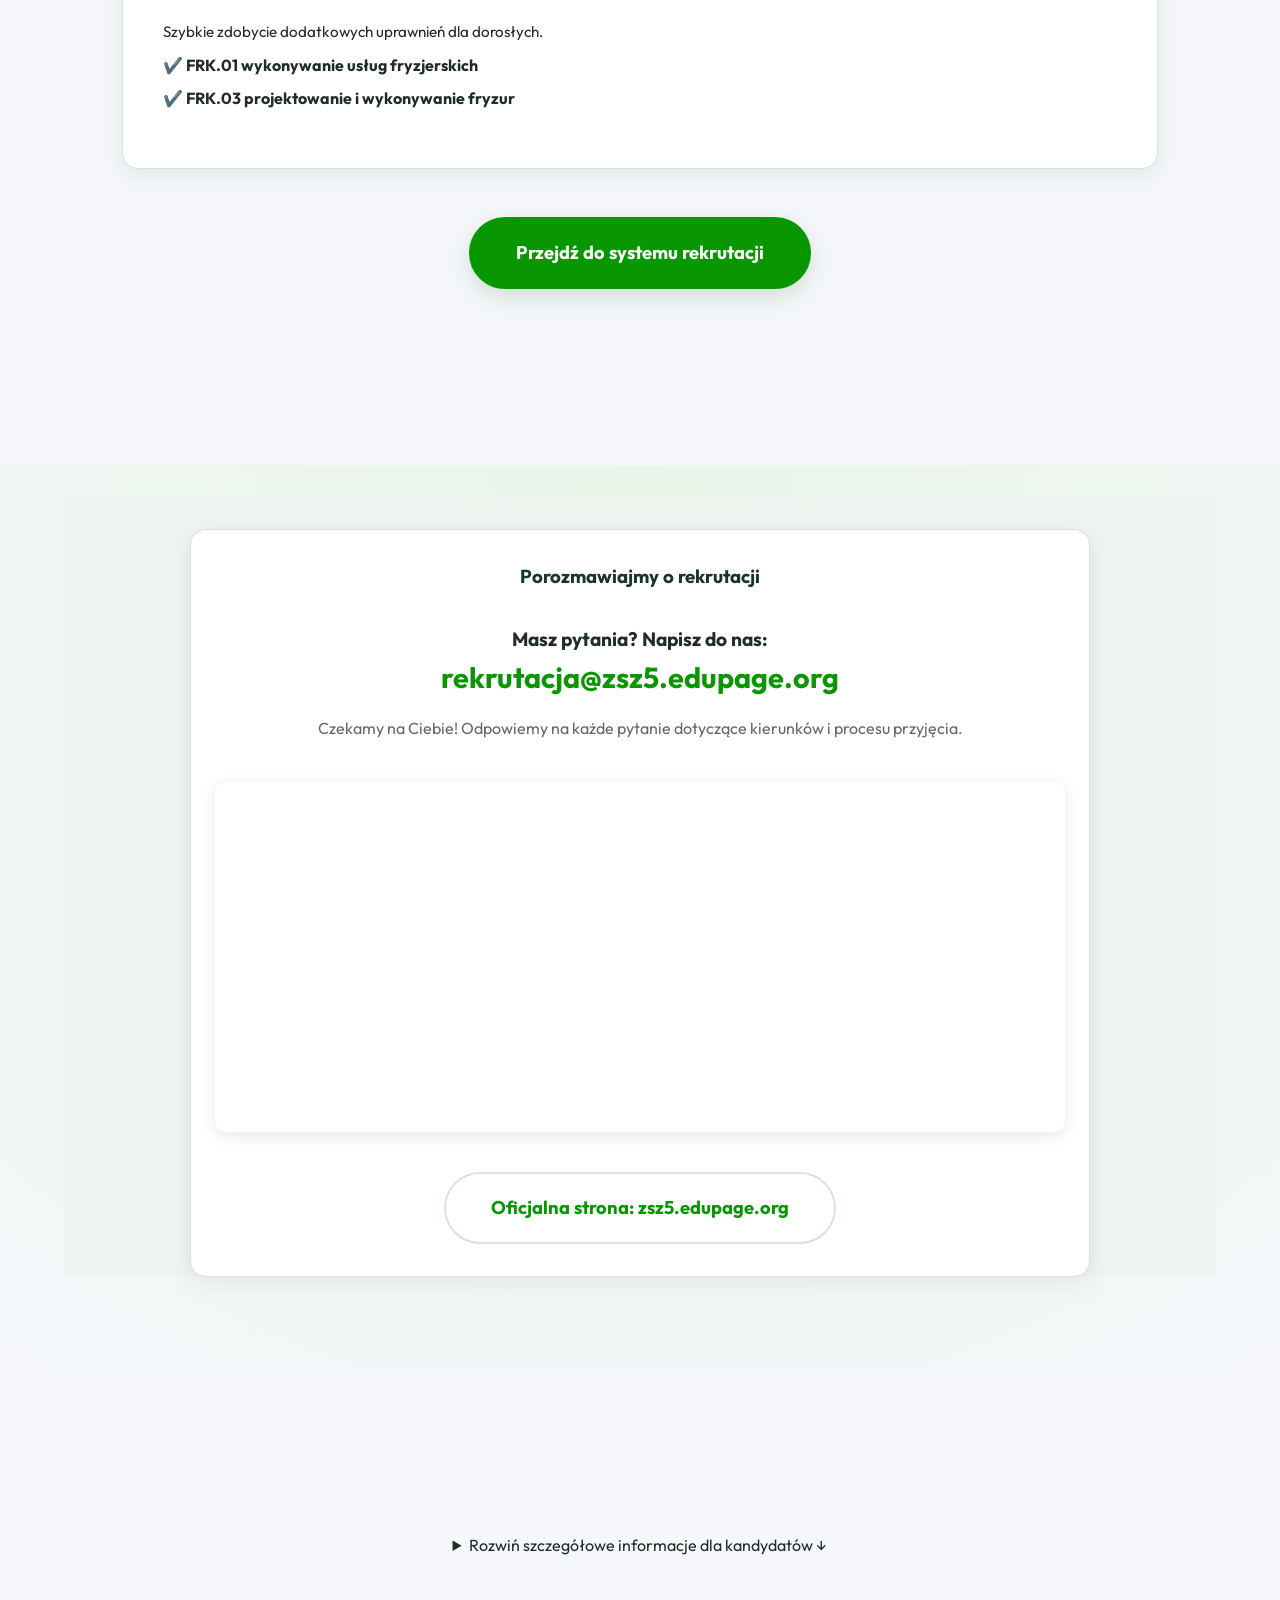
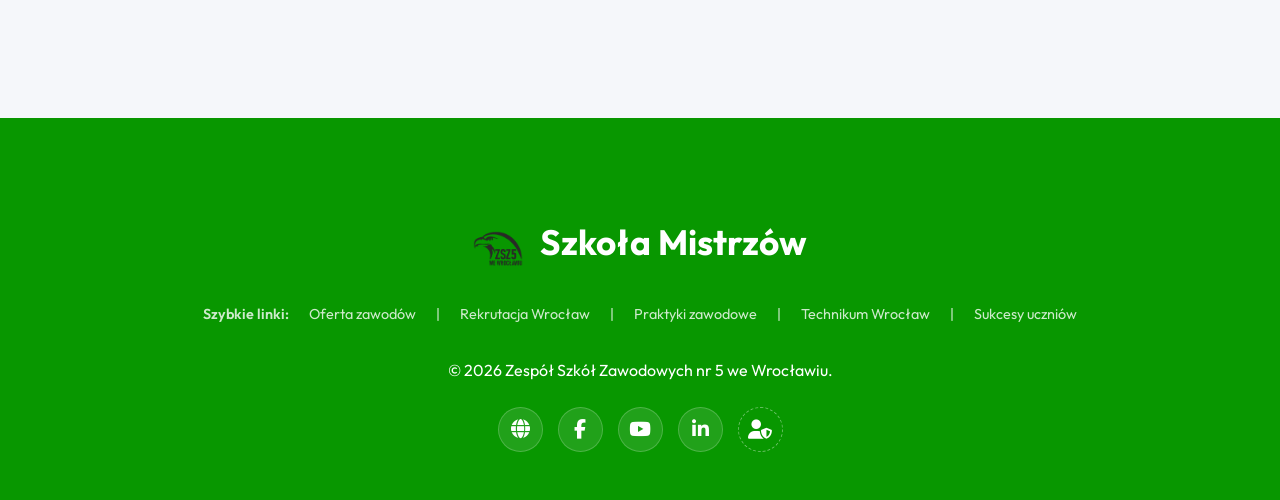
==== commit da1f3842: "Add files via upload" ====
--- a/index.html
+++ b/index.html
@@ -140,7 +140,7 @@
                     <div class="title-line-1">Technikum i Branżowa Szkoła I Stopnia</div>
                     <div class="title-line-2">Zespół Szkół Zawodowych nr 5 we&nbsp;Wrocławiu</div>
                 </h1>
-                <p class="hero-subtitle" style="max-width:900px;">Szkoła Mistrzów to innowacyjna placówka oparta na
+                <p class="hero-subtitle" style="max-width:900px;">Szkoła Mistrzów, czyli <strong>Zespół Szkół Zawodowych nr 5 we Wrocławiu</strong>, to innowacyjna placówka oparta na
                     <strong>systemie dualnym</strong> – unikalnym połączeniu bezpłatnej nauki szkolnej z opłacanymi
                     praktykami u mistrzów rzemiosła.</p>
 
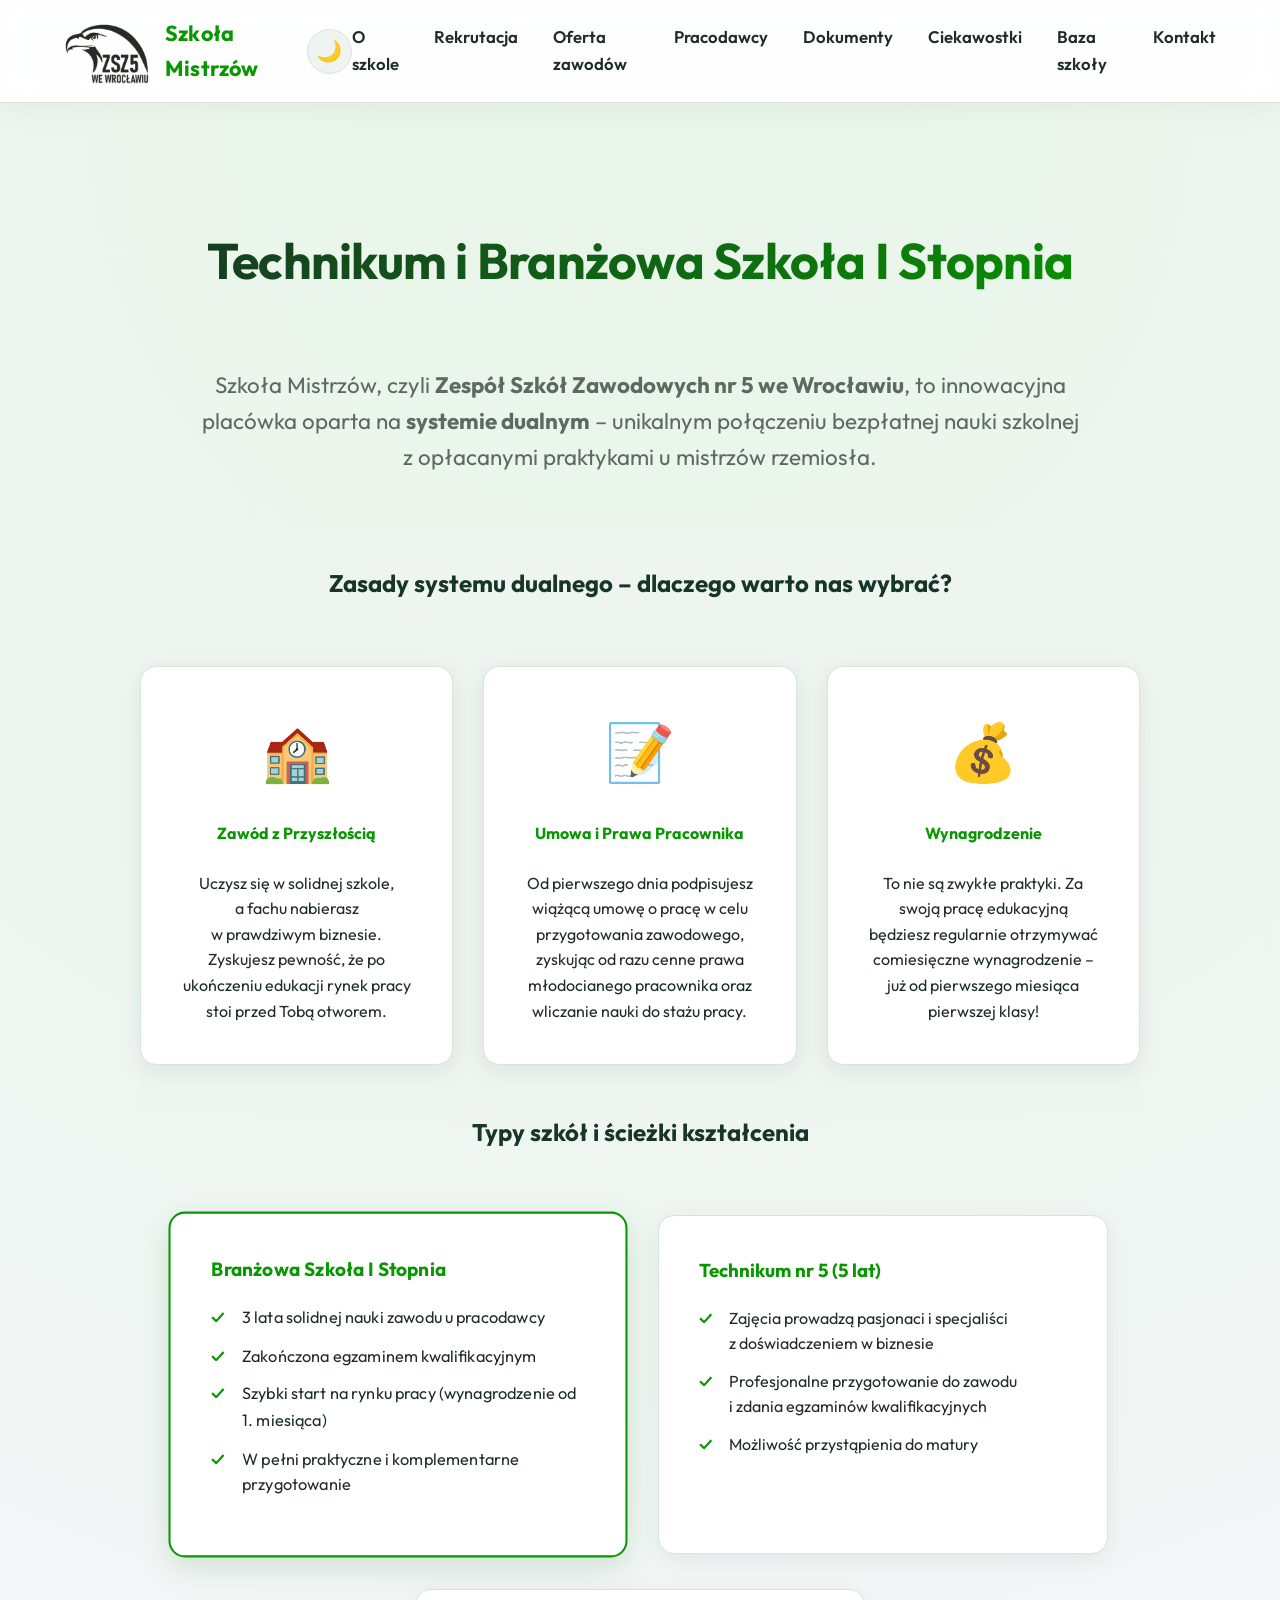
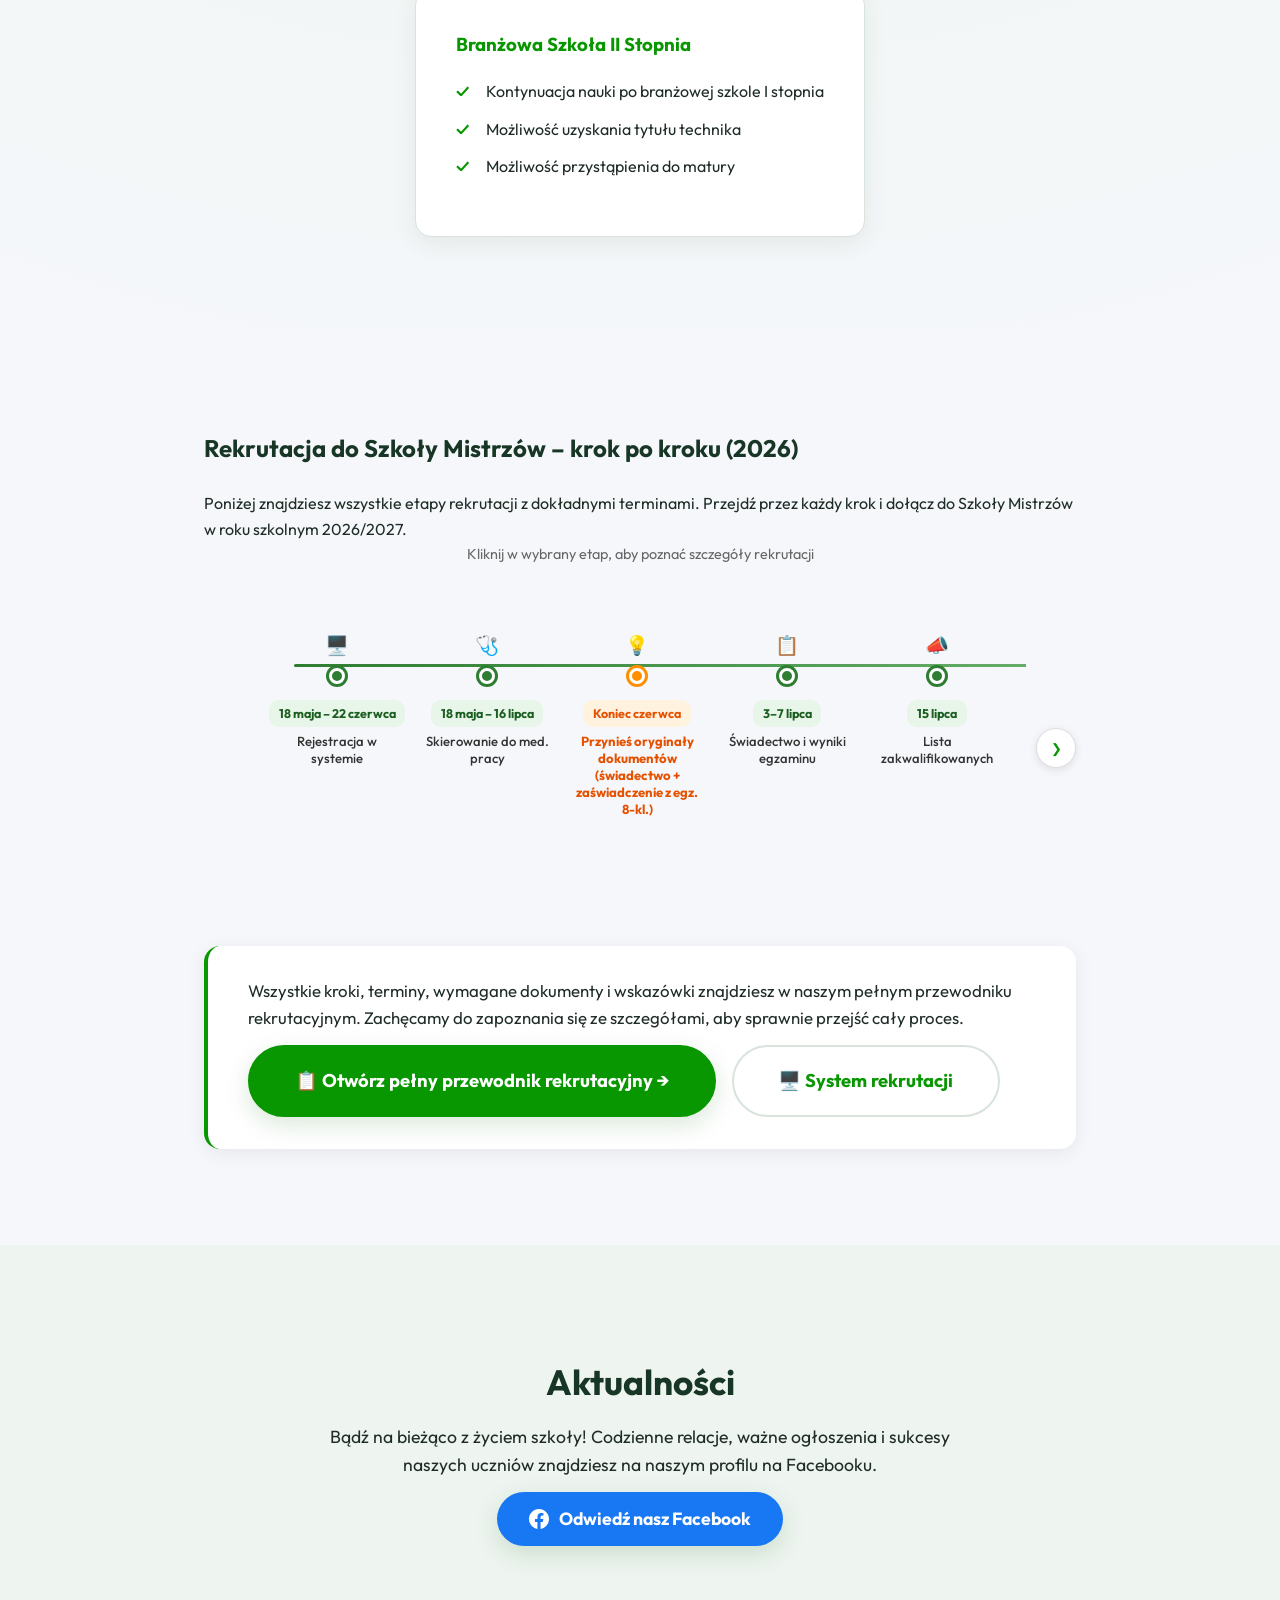
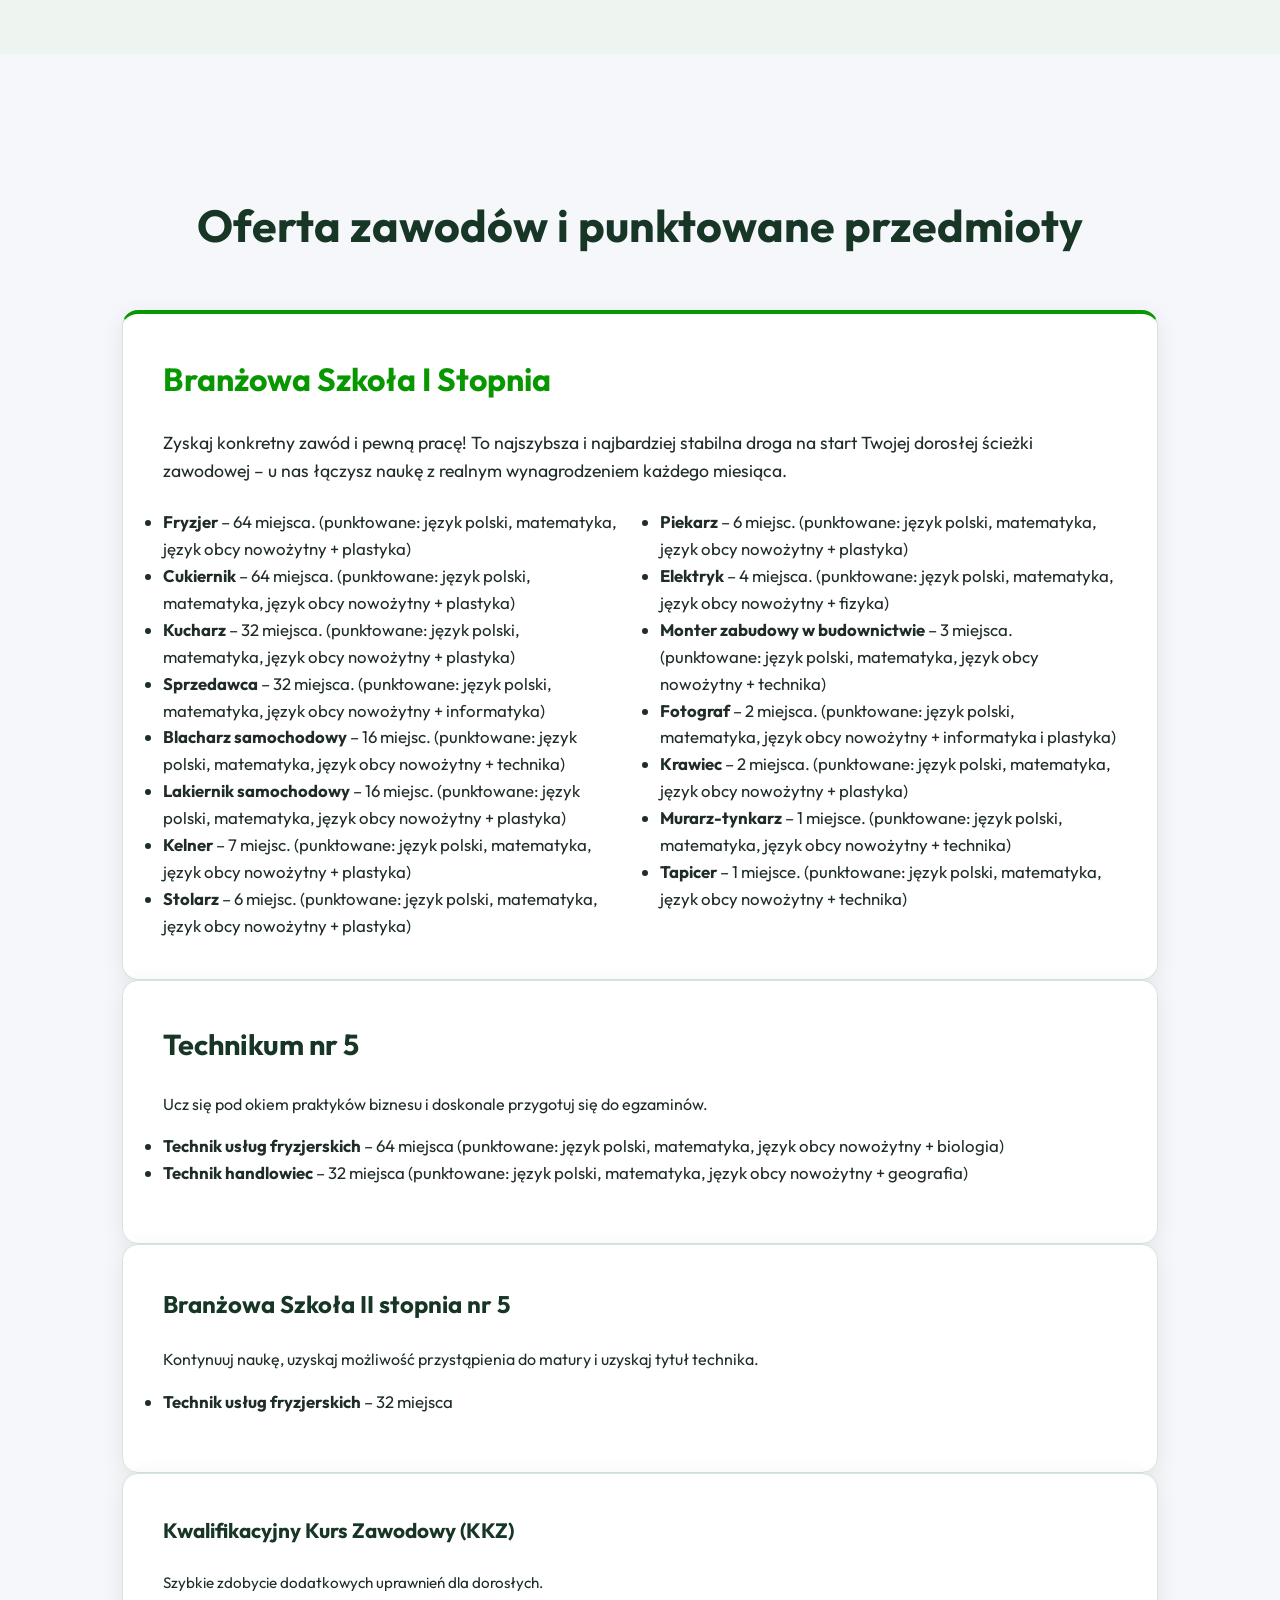
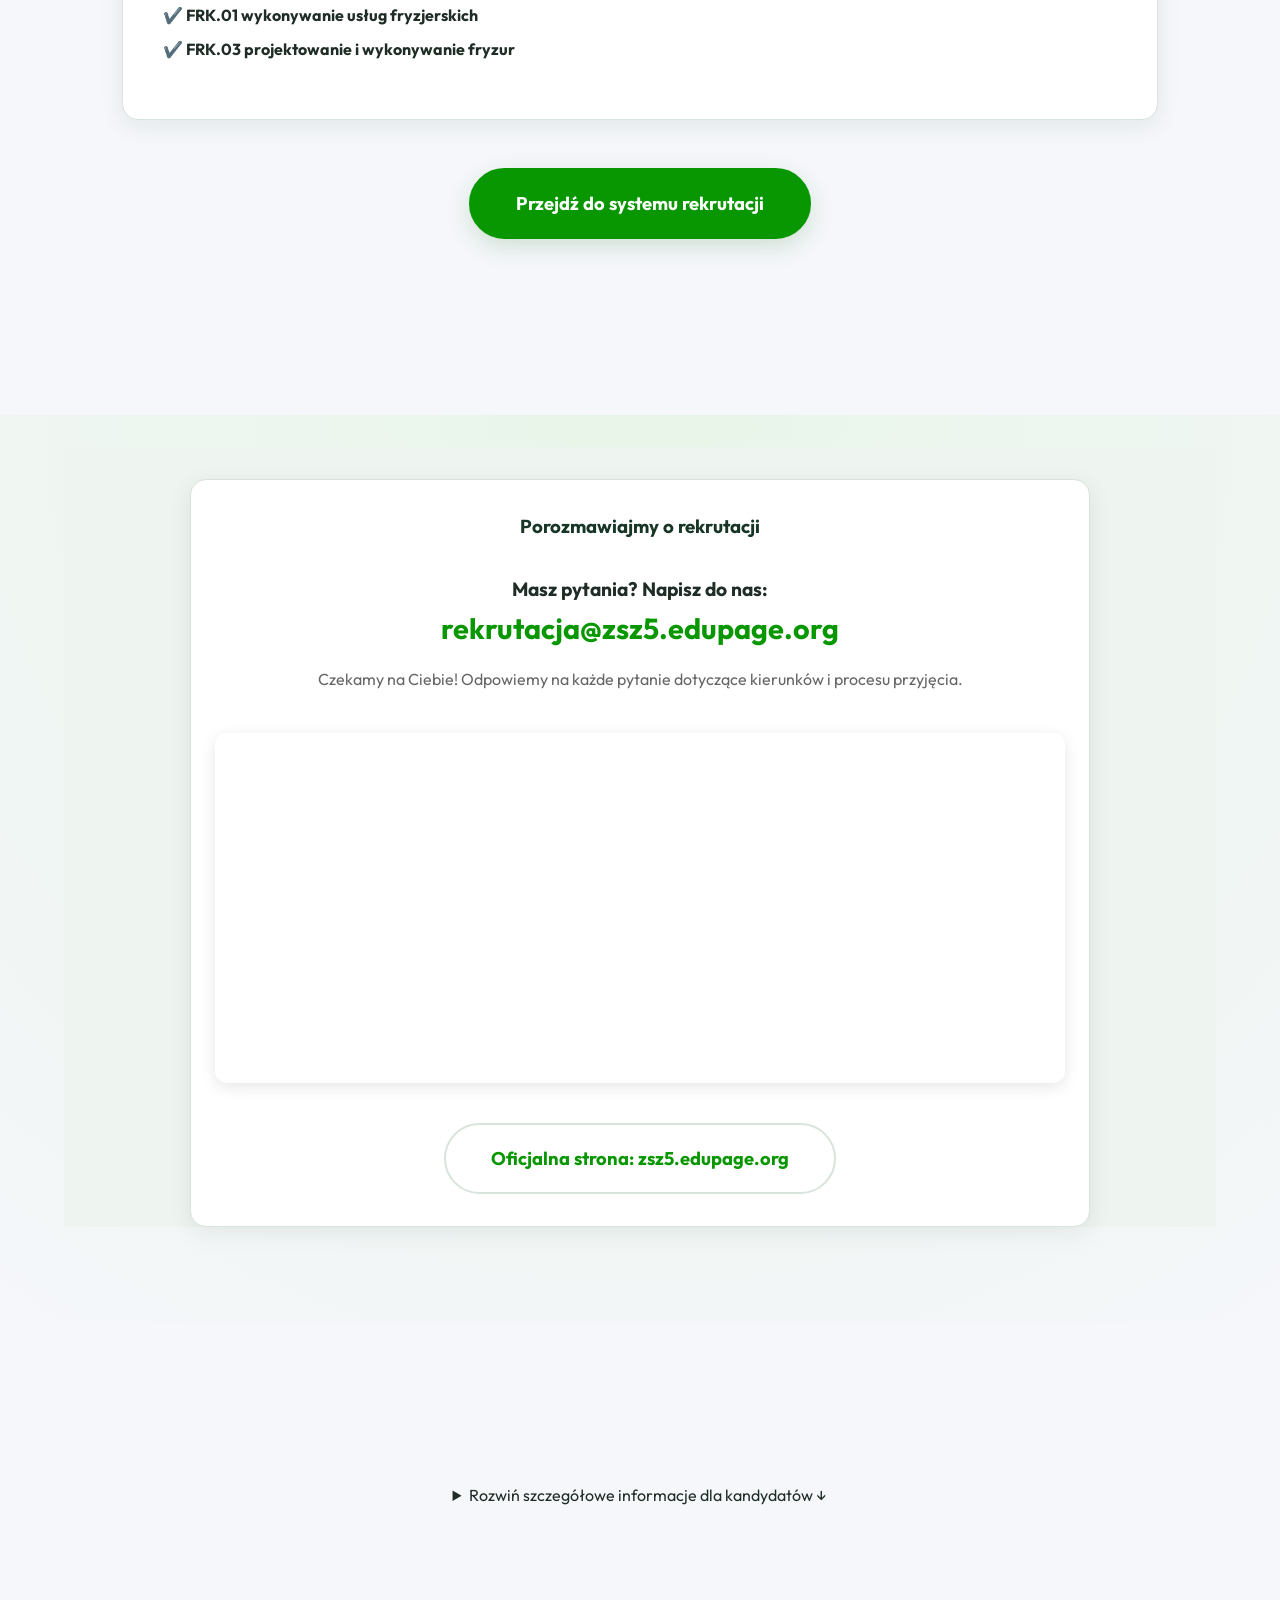
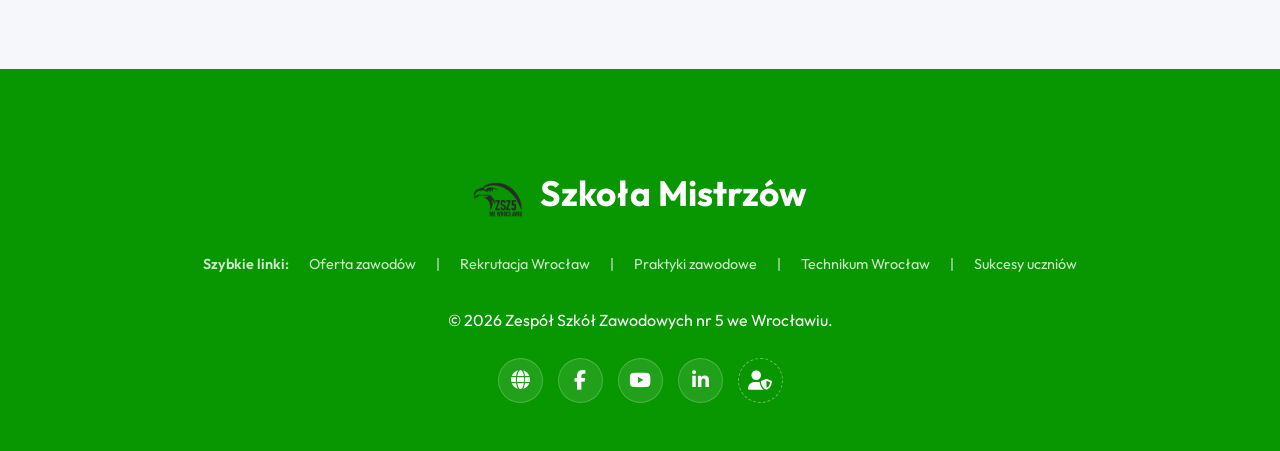
==== commit 7bd87898: "Add files via upload" ====
--- a/index.html
+++ b/index.html
@@ -122,15 +122,7 @@
         </nav>
     </header>
 
-    <!-- Pasek Informacyjny (News Ticker) -->
-    <div class="news-ticker-container">
-        <div class="news-ticker">
-            <span>🔴 <strong>Dzień Otwarty ZSZ nr 5</strong> – 29 kwietnia (środa) godz. 10:00–15:00! Zapraszamy: pracownie zawodowe, rozmowy z nauczycielami i uczniami, informacje o rekrutacji! To idealny moment, by wybrać swój przyszły zawód i porozmawiać o szczegółach!</span>
-            <span>🔴 <strong>Dzień Otwarty ZSZ nr 5</strong> – 29 kwietnia (środa) godz. 10:00–15:00! Zapraszamy: pracownie zawodowe, rozmowy z nauczycielami i uczniami, informacje o rekrutacji! To idealny moment, by wybrać swój przyszły zawód i porozmawiać o szczegółach!</span>
-            <span>🔴 <strong>Dzień Otwarty ZSZ nr 5</strong> – 29 kwietnia (środa) godz. 10:00–15:00! Zapraszamy: pracownie zawodowe, rozmowy z nauczycielami i uczniami, informacje o rekrutacji! To idealny moment, by wybrać swój przyszły zawód i porozmawiać o szczegółach!</span>
-            <span>🔴 <strong>Dzień Otwarty ZSZ nr 5</strong> – 29 kwietnia (środa) godz. 10:00–15:00! Zapraszamy: pracownie zawodowe, rozmowy z nauczycielami i uczniami, informacje o rekrutacji! To idealny moment, by wybrać swój przyszły zawód i porozmawiać o szczegółach!</span>
-        </div>
-    </div>
+
 
     <main>
         <!-- Sekcja 1: Hero i System Dualny -->
@@ -661,29 +653,7 @@
             </style>
         </div>
     </footer>
-    <!-- Pop-up Dzień Otwarty -->
-    <div id="openDayPopup" class="popup-overlay" style="display: none;">
-        <div class="popup-modal">
-            <button class="popup-close" id="closePopup" aria-label="Zamknij">&times;</button>
-            <div class="popup-content">
-                <img src="orzeł bez tła.png" alt="Logo Szkoła Mistrzów" class="popup-logo">
-                <h2 class="popup-title">Zobacz Szkołę Mistrzów od środka!</h2>
-                <p class="popup-text">
-                    Już <strong>29 kwietnia (środa)</strong> w godz. <strong>10:00–15:00</strong> zapraszamy na<br>
-                    <strong>Dzień Otwarty Zespołu Szkół Zawodowych nr 5.</strong>
-                </p>
-                <ul class="popup-list">
-                    <li>✔ pracownie zawodowe</li>
-                    <li>✔ rozmowy z nauczycielami i uczniami</li>
-                    <li>✔ informacje o rekrutacji</li>
-                </ul>
-                <p class="popup-footer">Przyjdź, zobacz, wybierz swój zawód.</p>
-                <div style="margin-top: 1.5rem;">
-                    <button class="cta-button" id="popupCta">Dowiedz się więcej</button>
-                </div>
-            </div>
-        </div>
-    </div>
+
 
 </body>
 
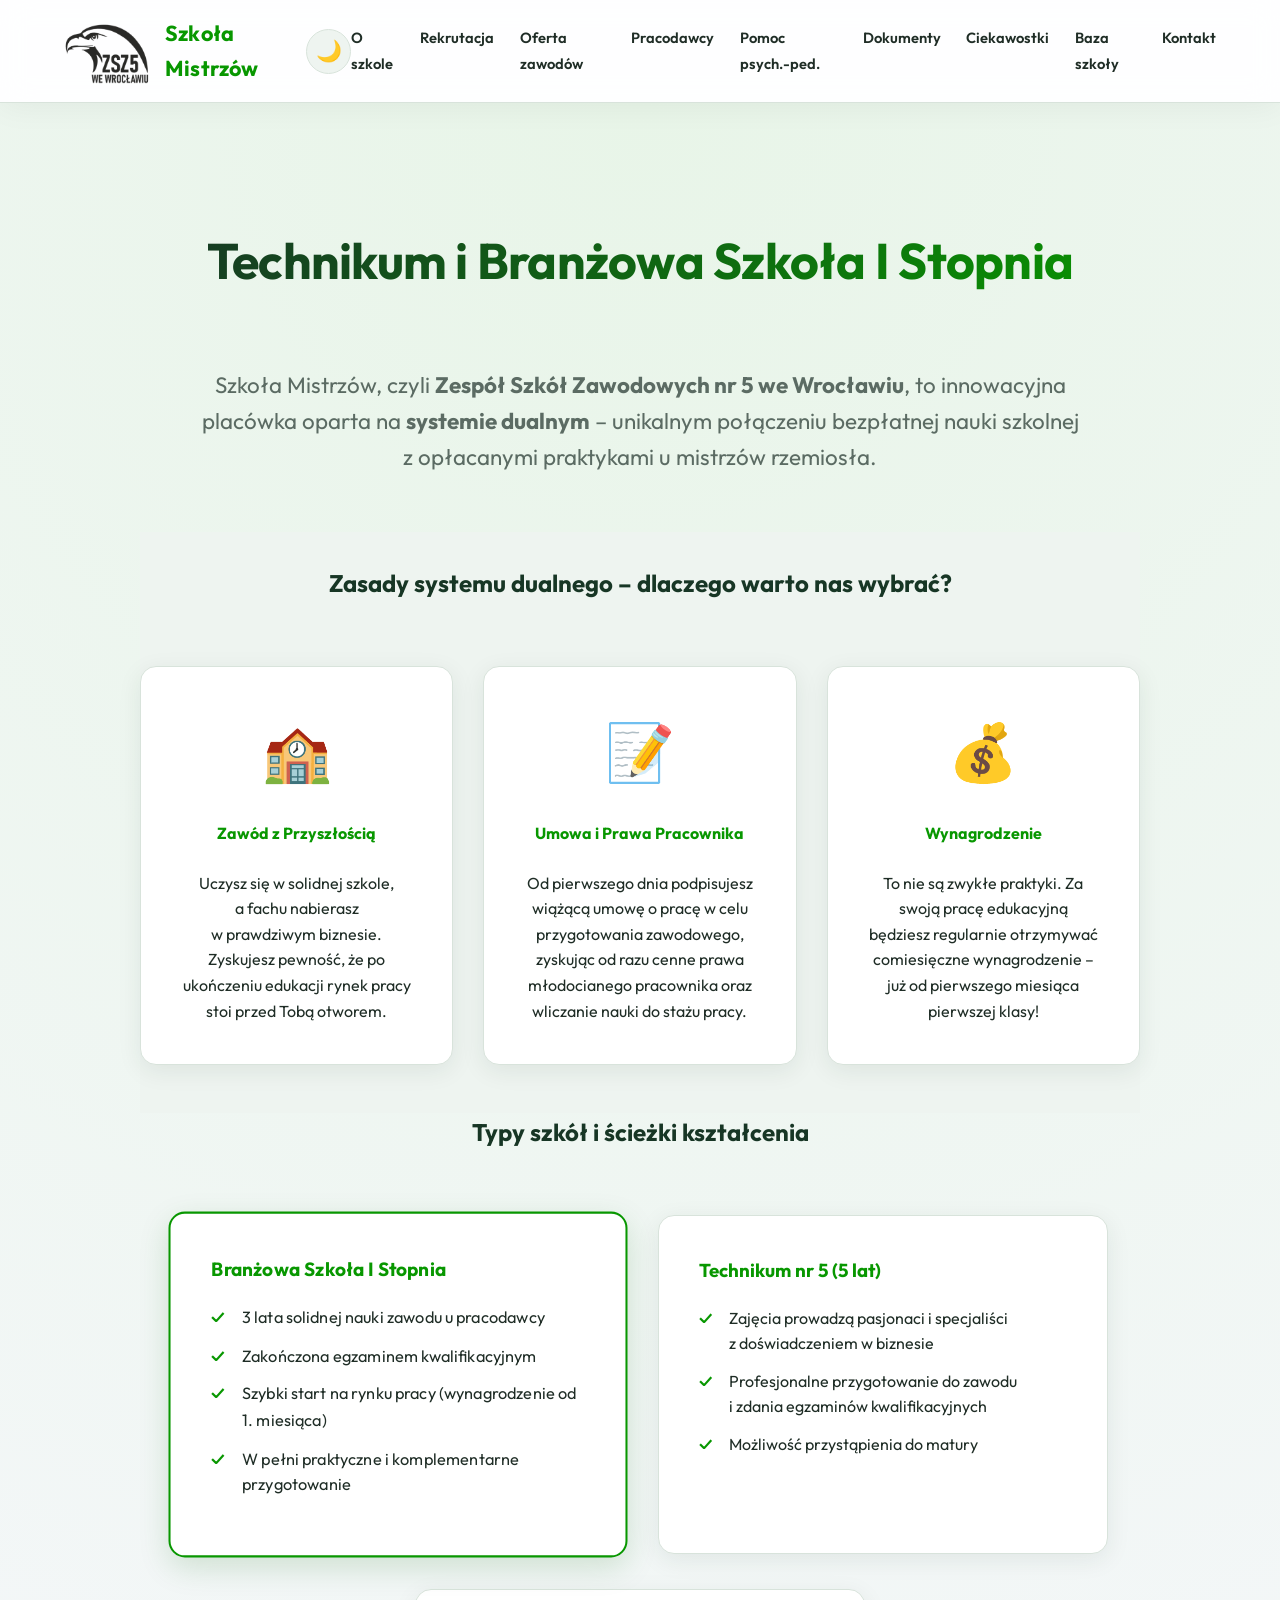
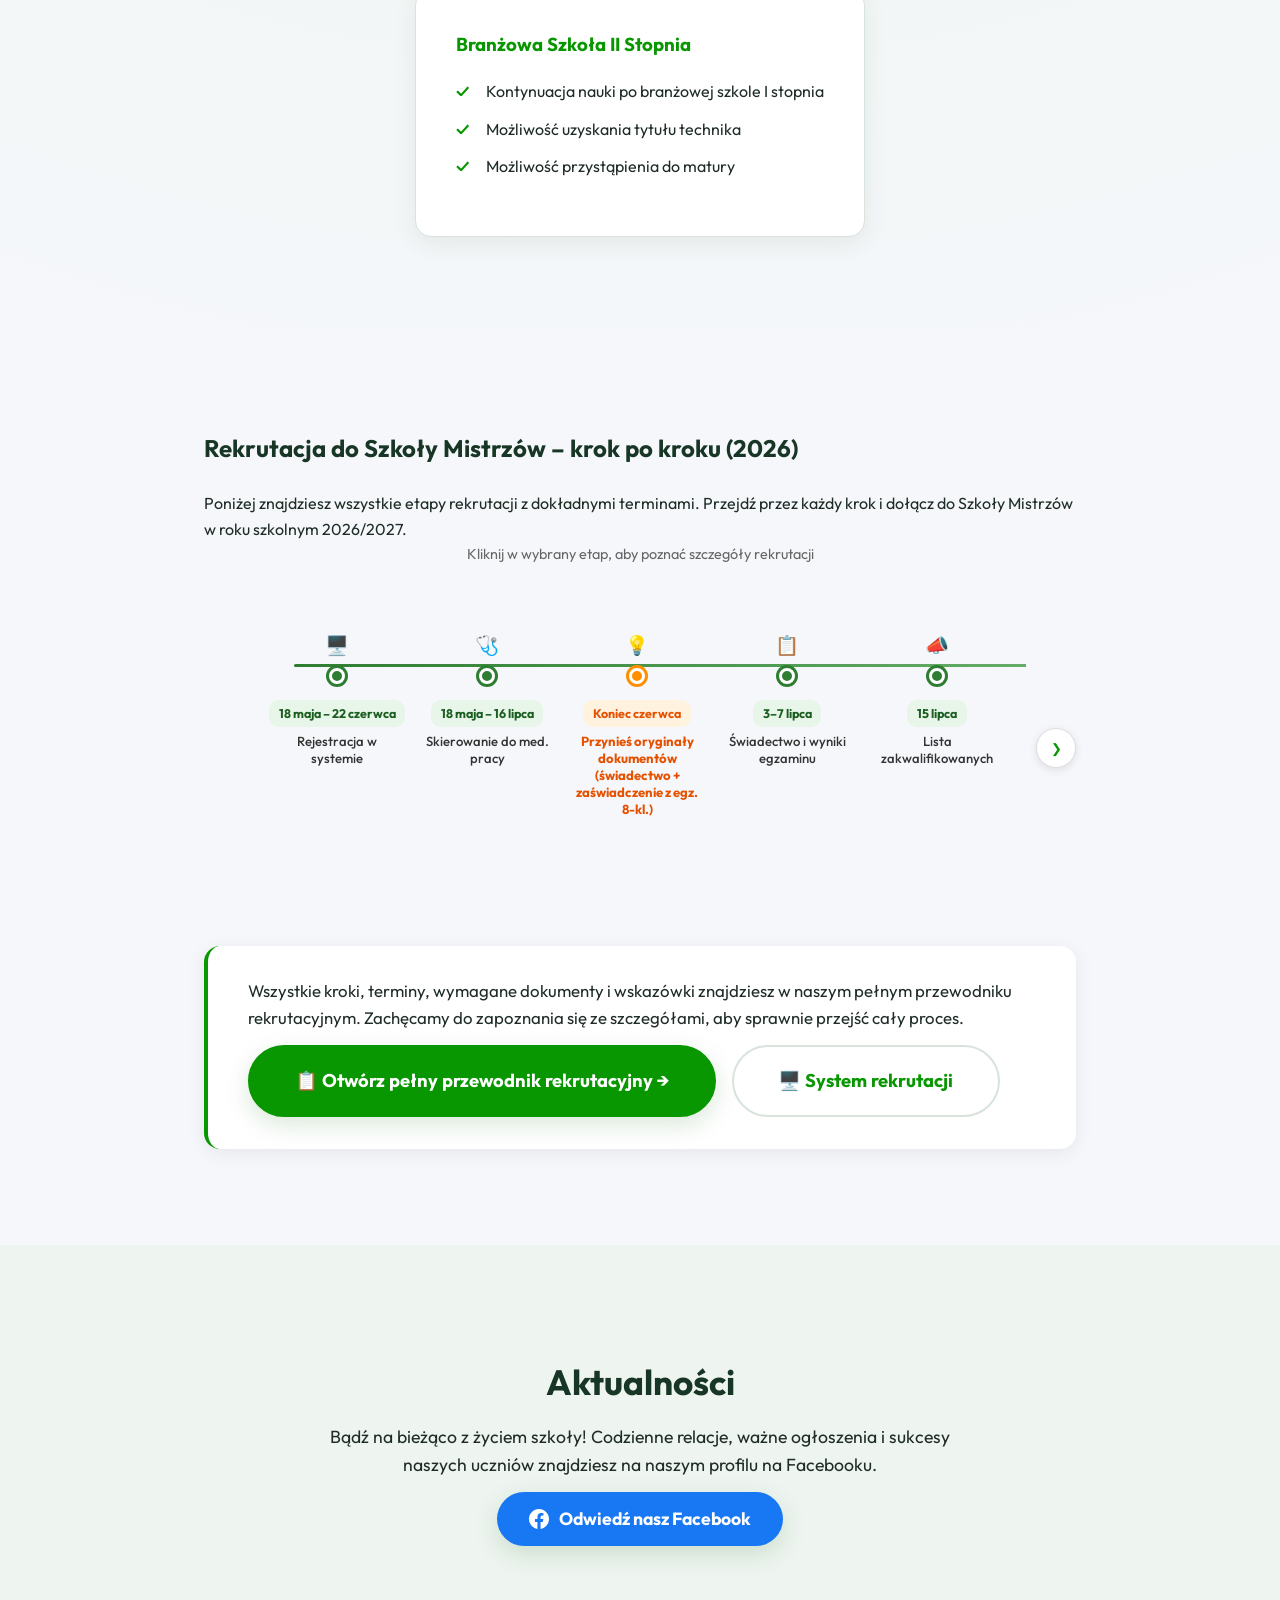
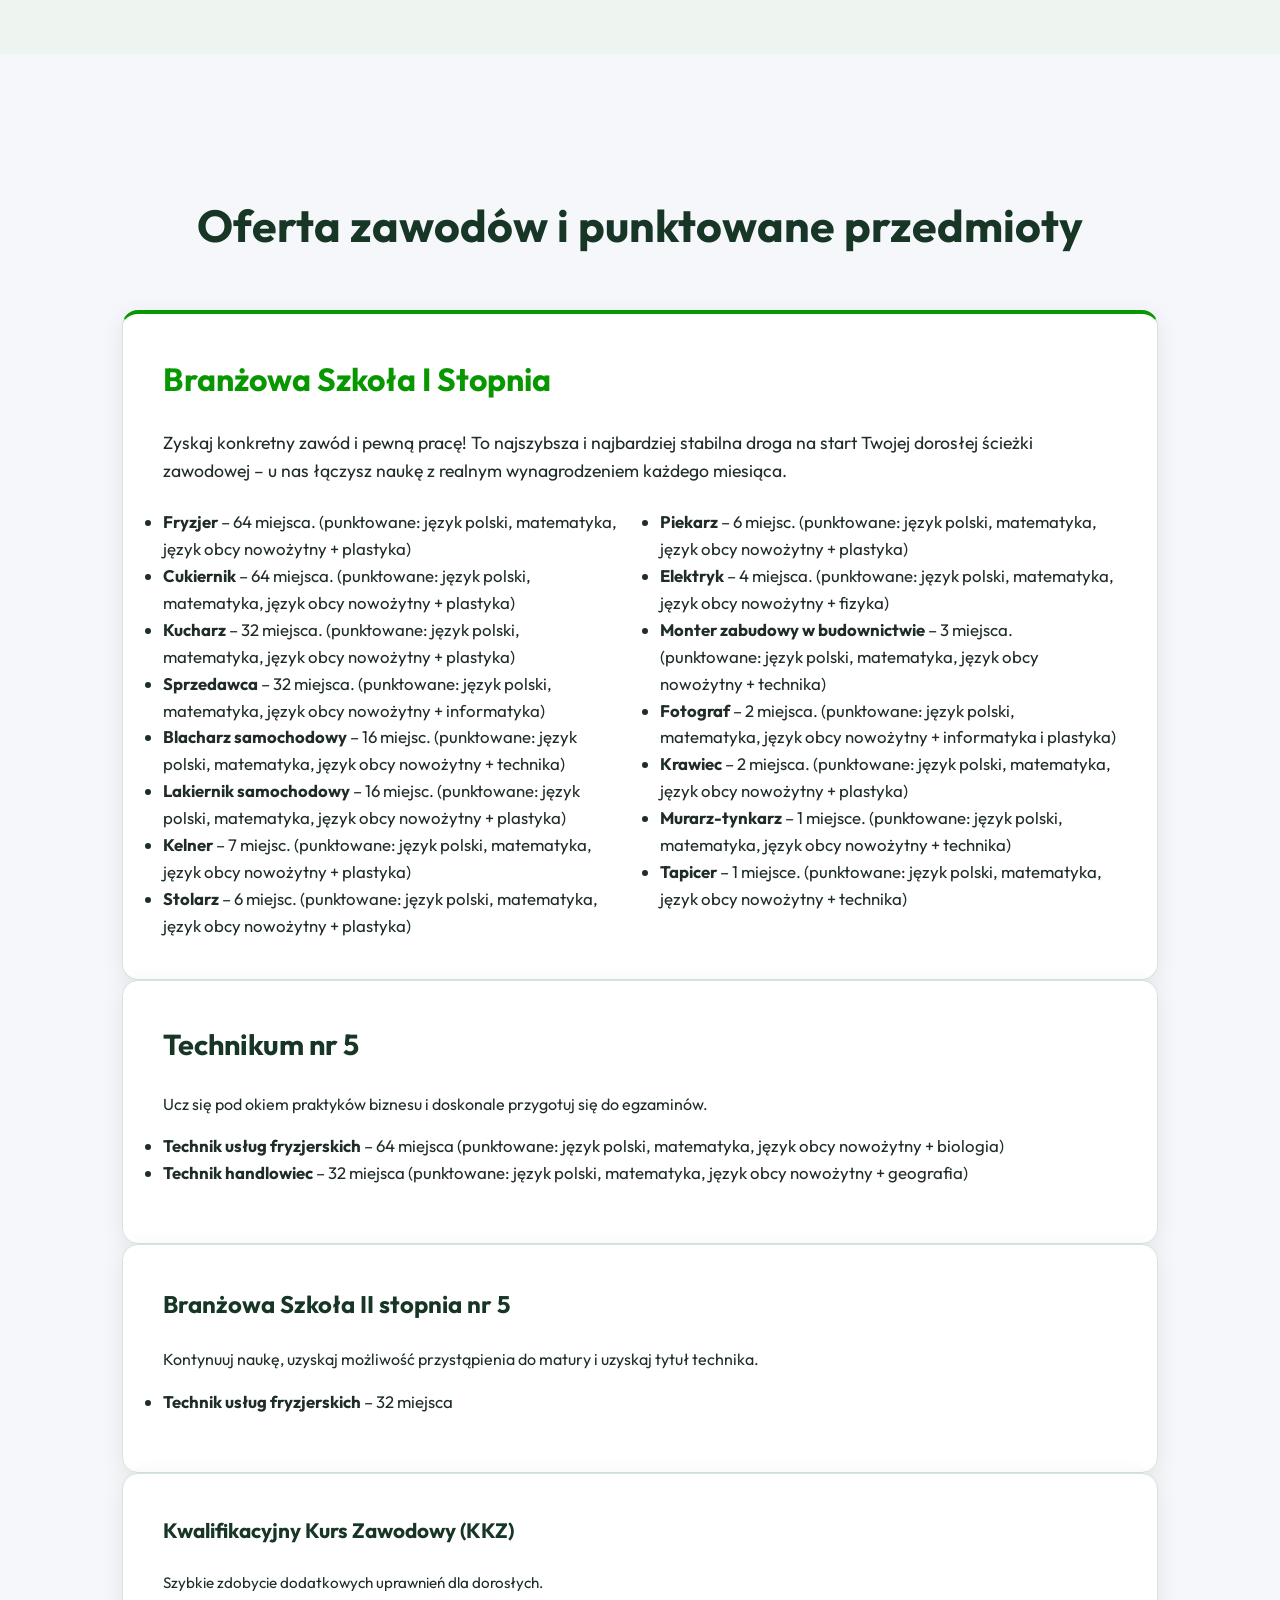
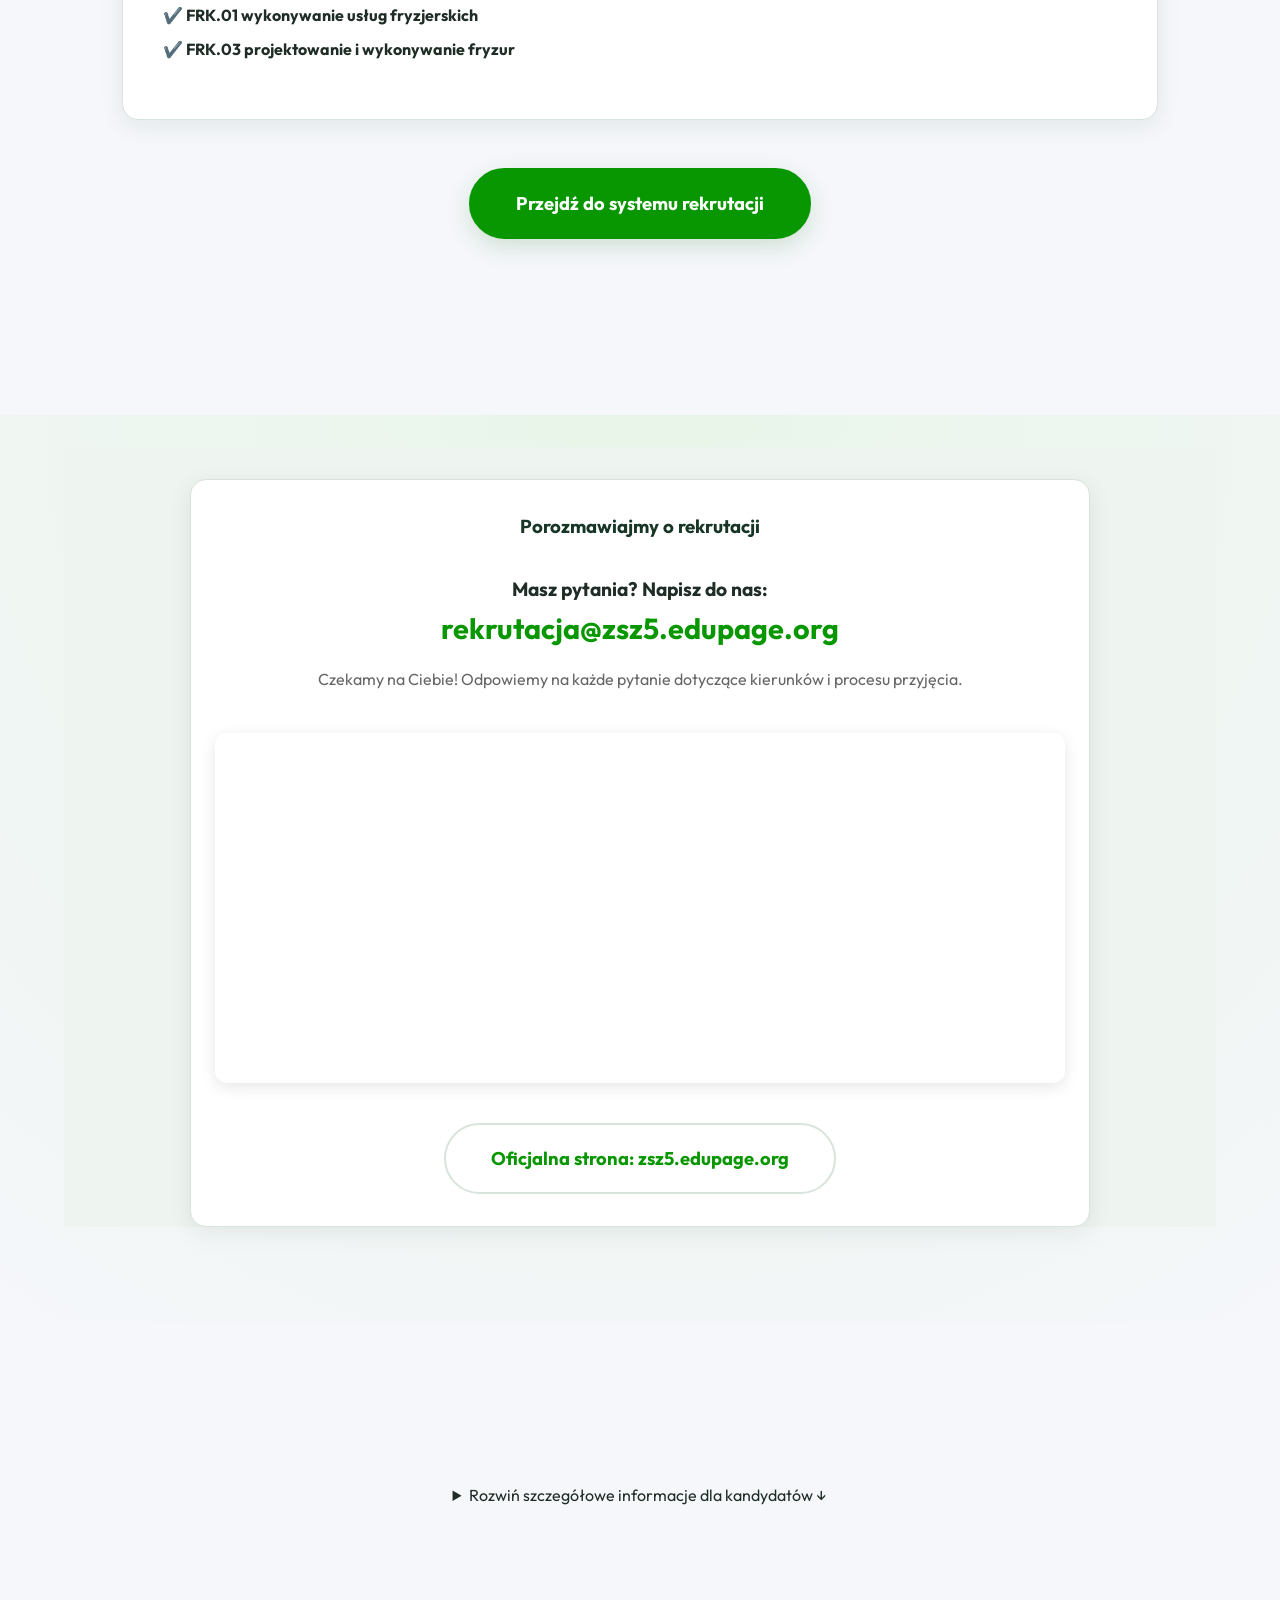
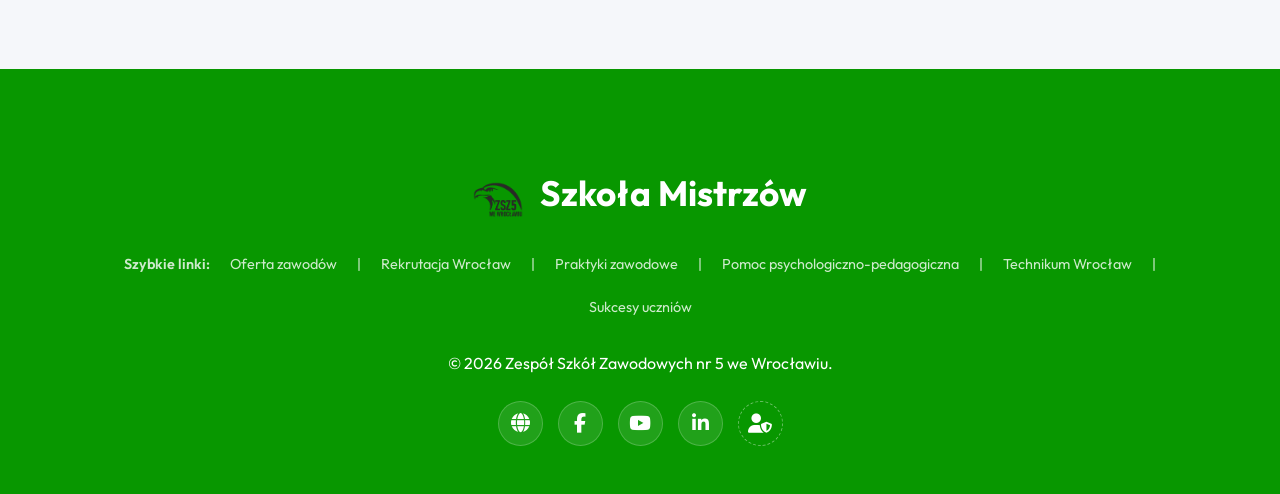
==== commit bc7bcef8: "Add psychological and pedagogical support schedule" ====
--- a/index.html
+++ b/index.html
@@ -114,6 +114,7 @@
                 <li><a href="#rekrutacja">Rekrutacja</a></li>
                 <li><a href="#zawody">Oferta zawodów</a></li>
                 <li><a href="pracodawcy.html">Pracodawcy</a></li>
+                <li><a href="pomoc-psychologiczno-pedagogiczna.html">Pomoc psych.-ped.</a></li>
                 <li><a href="dokumenty.html">Dokumenty</a></li>
                 <li><a href="ciekawostki.html">Ciekawostki</a></li>
                 <li><a href="baza-szkoly.html">Baza szkoły</a></li>
@@ -601,6 +602,7 @@
                 <a href="index.html#zawody" style="color: #fff; text-decoration: none;">Oferta zawodów</a> |
                 <a href="rekrutacja.html" style="color: #fff; text-decoration: none;">Rekrutacja Wrocław</a> |
                 <a href="pracodawcy.html" style="color: #fff; text-decoration: none;">Praktyki zawodowe</a> |
+                <a href="pomoc-psychologiczno-pedagogiczna.html" style="color: #fff; text-decoration: none;">Pomoc psychologiczno-pedagogiczna</a> |
                 <a href="baza-szkoly.html" style="color: #fff; text-decoration: none;">Technikum Wrocław</a> |
                 <a href="ciekawostki.html" style="color: #fff; text-decoration: none;">Sukcesy uczniów</a>
             </div>
@@ -657,4 +659,4 @@
 
 </body>
 
-</html>+</html>
--- a/style.css
+++ b/style.css
@@ -149,14 +149,14 @@
 .main-nav ul {
     list-style: none;
     display: flex;
-    gap: 35px;
+    gap: clamp(14px, 2vw, 35px);
     margin: 0;
 }
 
 .main-nav a {
     color: var(--text-color);
     font-weight: 600;
-    font-size: 1.05rem;
+    font-size: clamp(0.92rem, 1vw, 1.05rem);
     position: relative;
     padding: 5px 0;
 }
@@ -761,4 +761,4 @@
     .popup-logo {
         height: 70px;
     }
-}+}
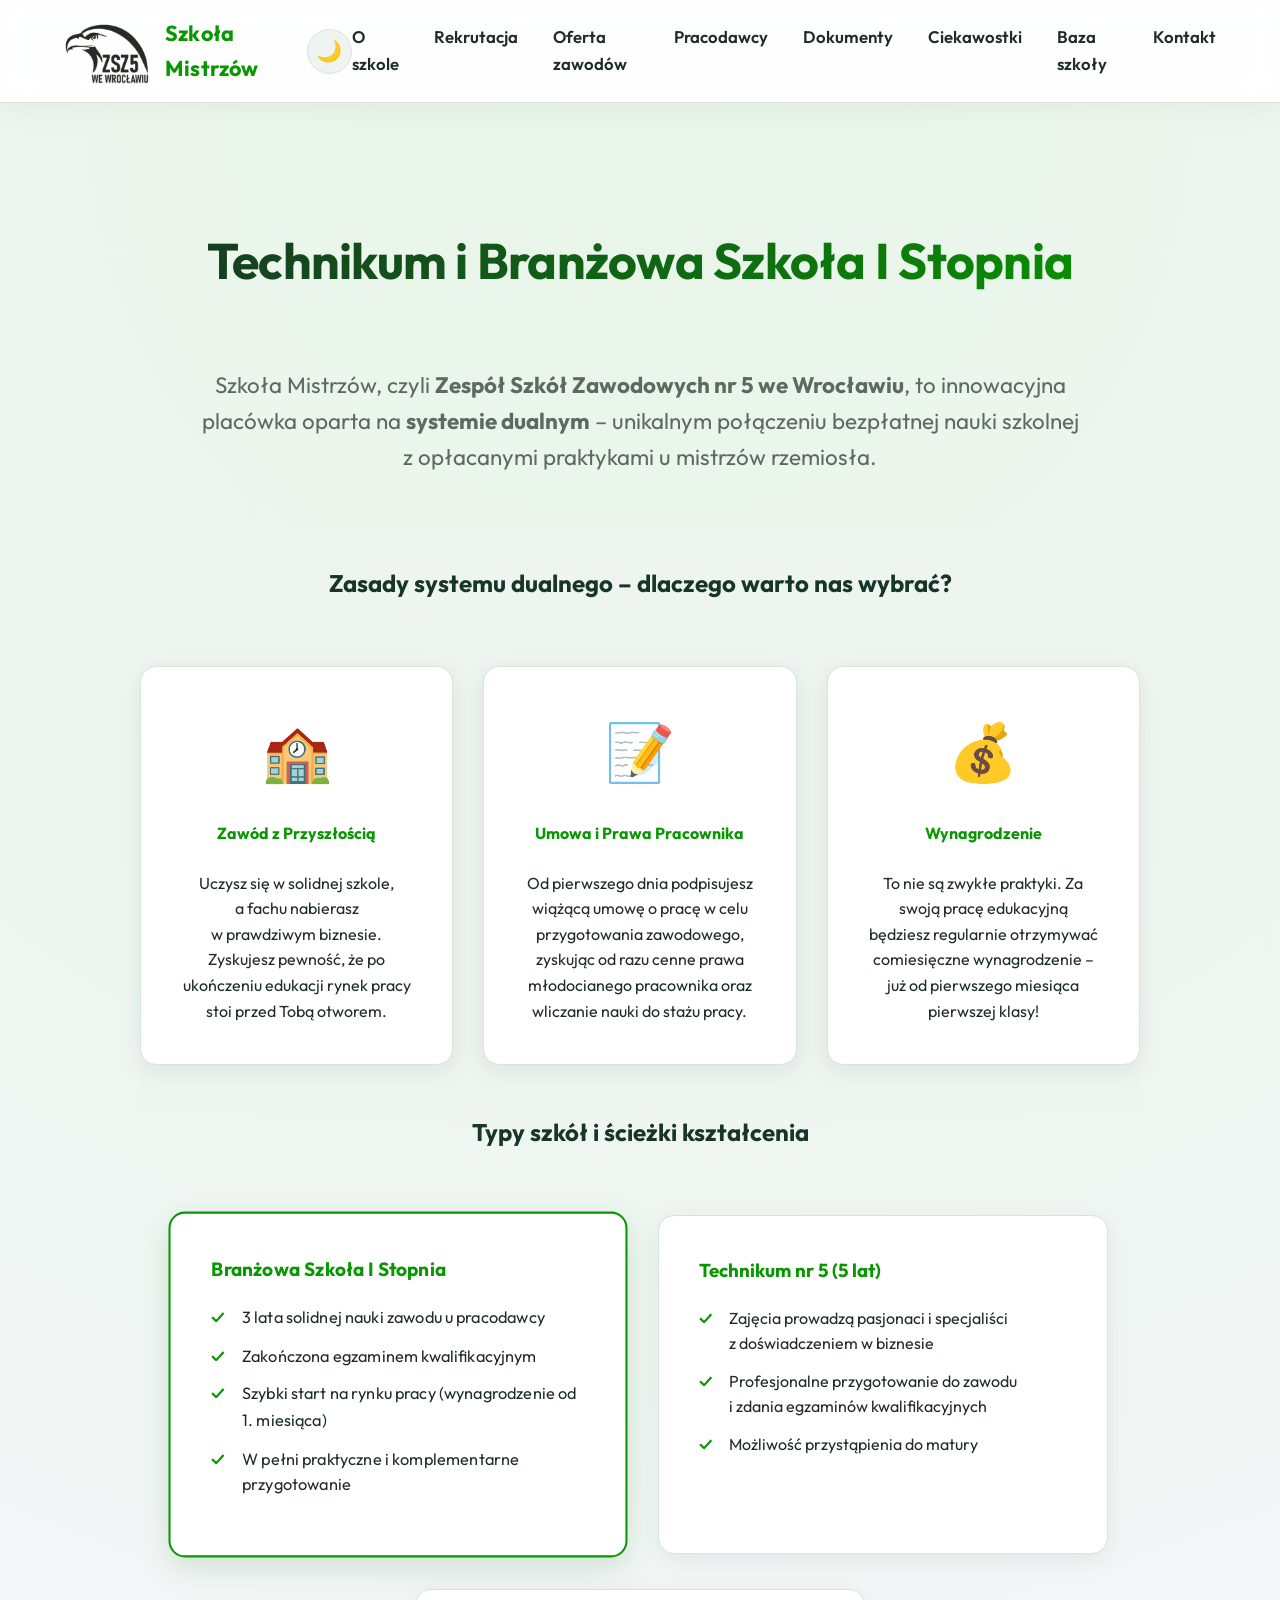
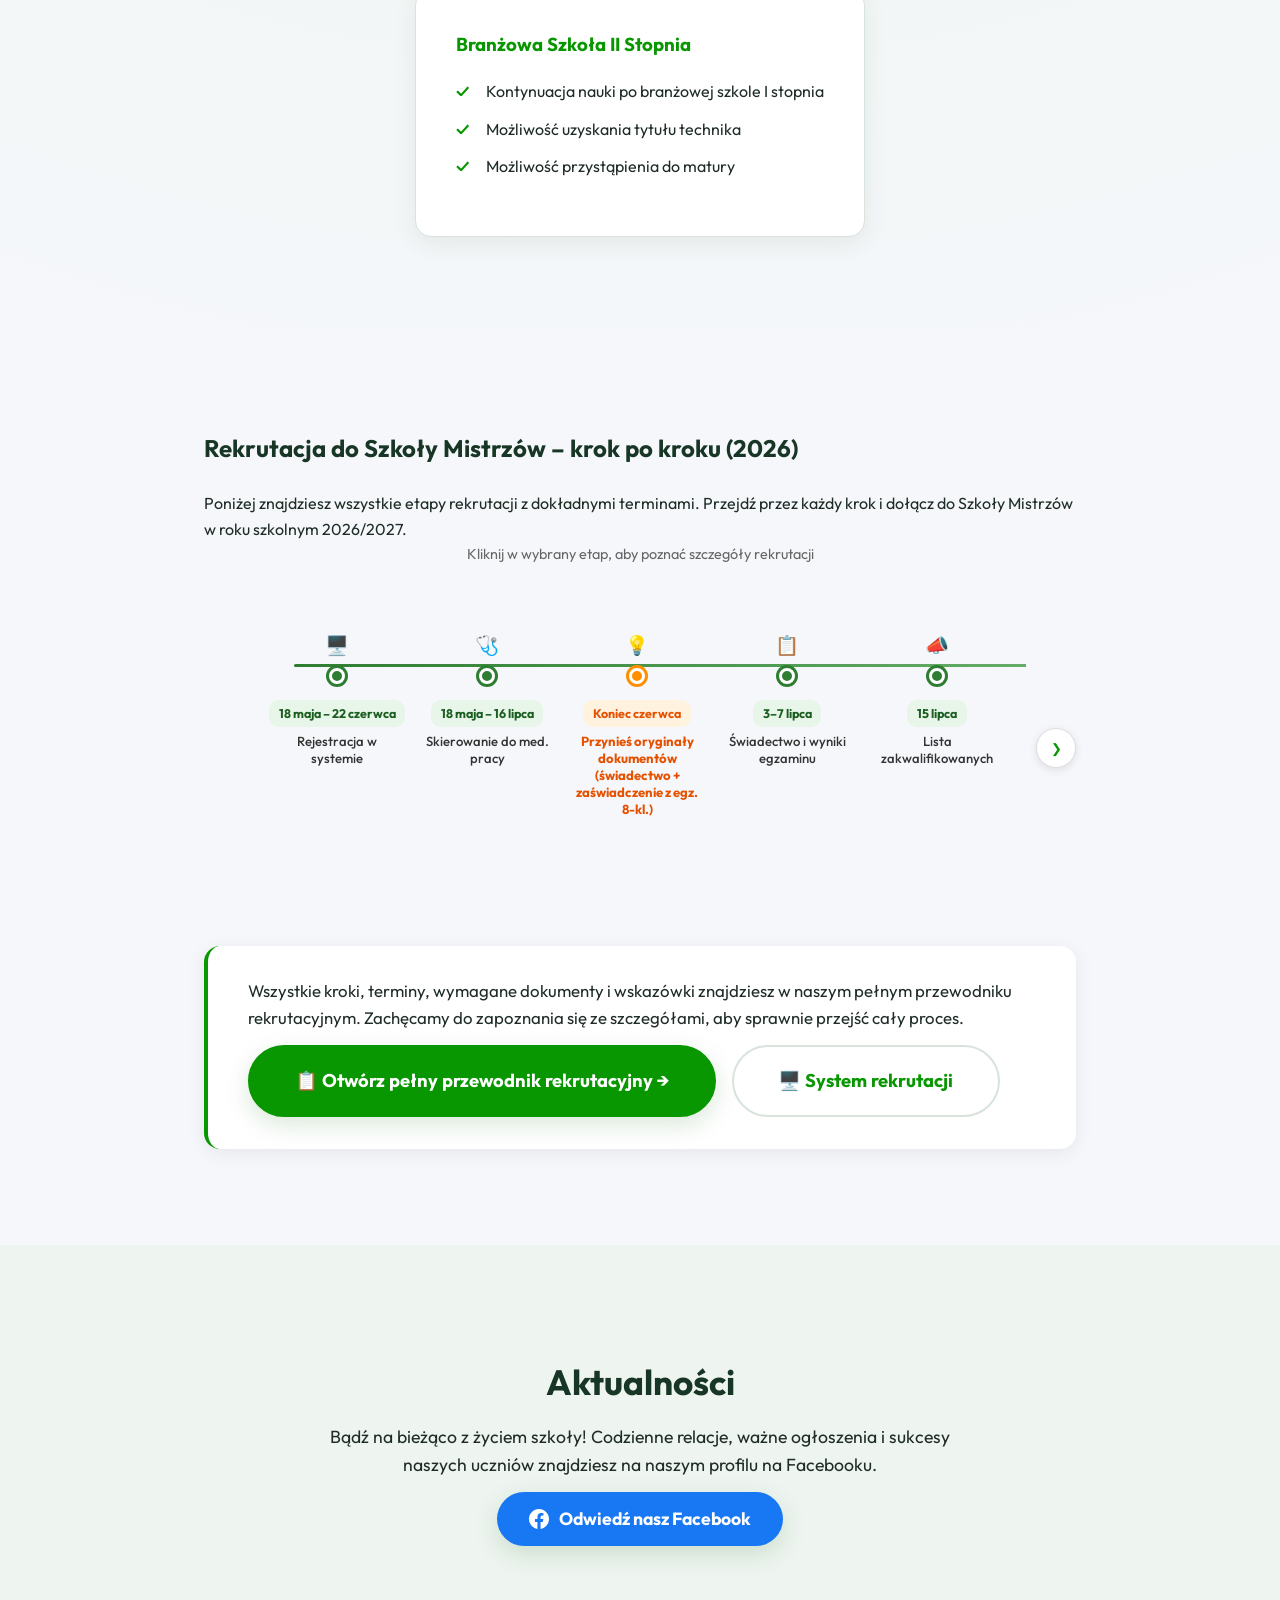
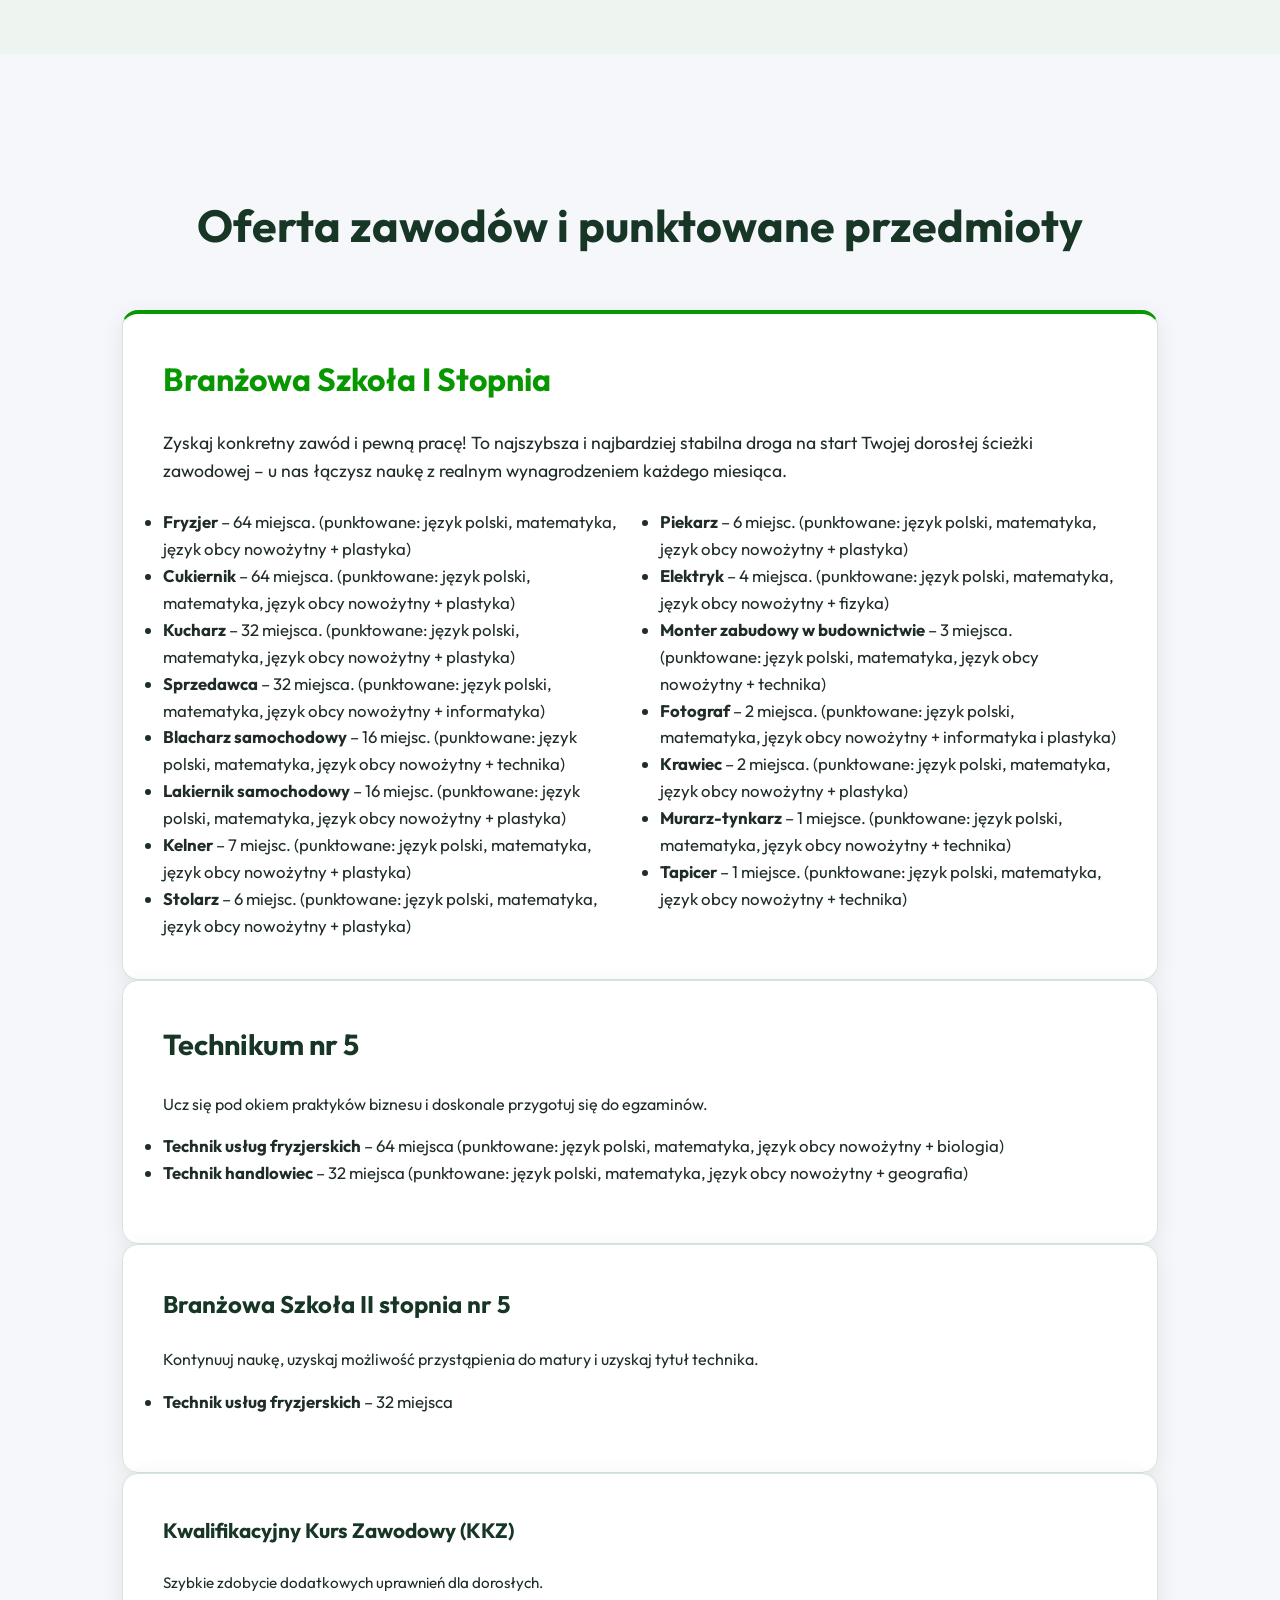
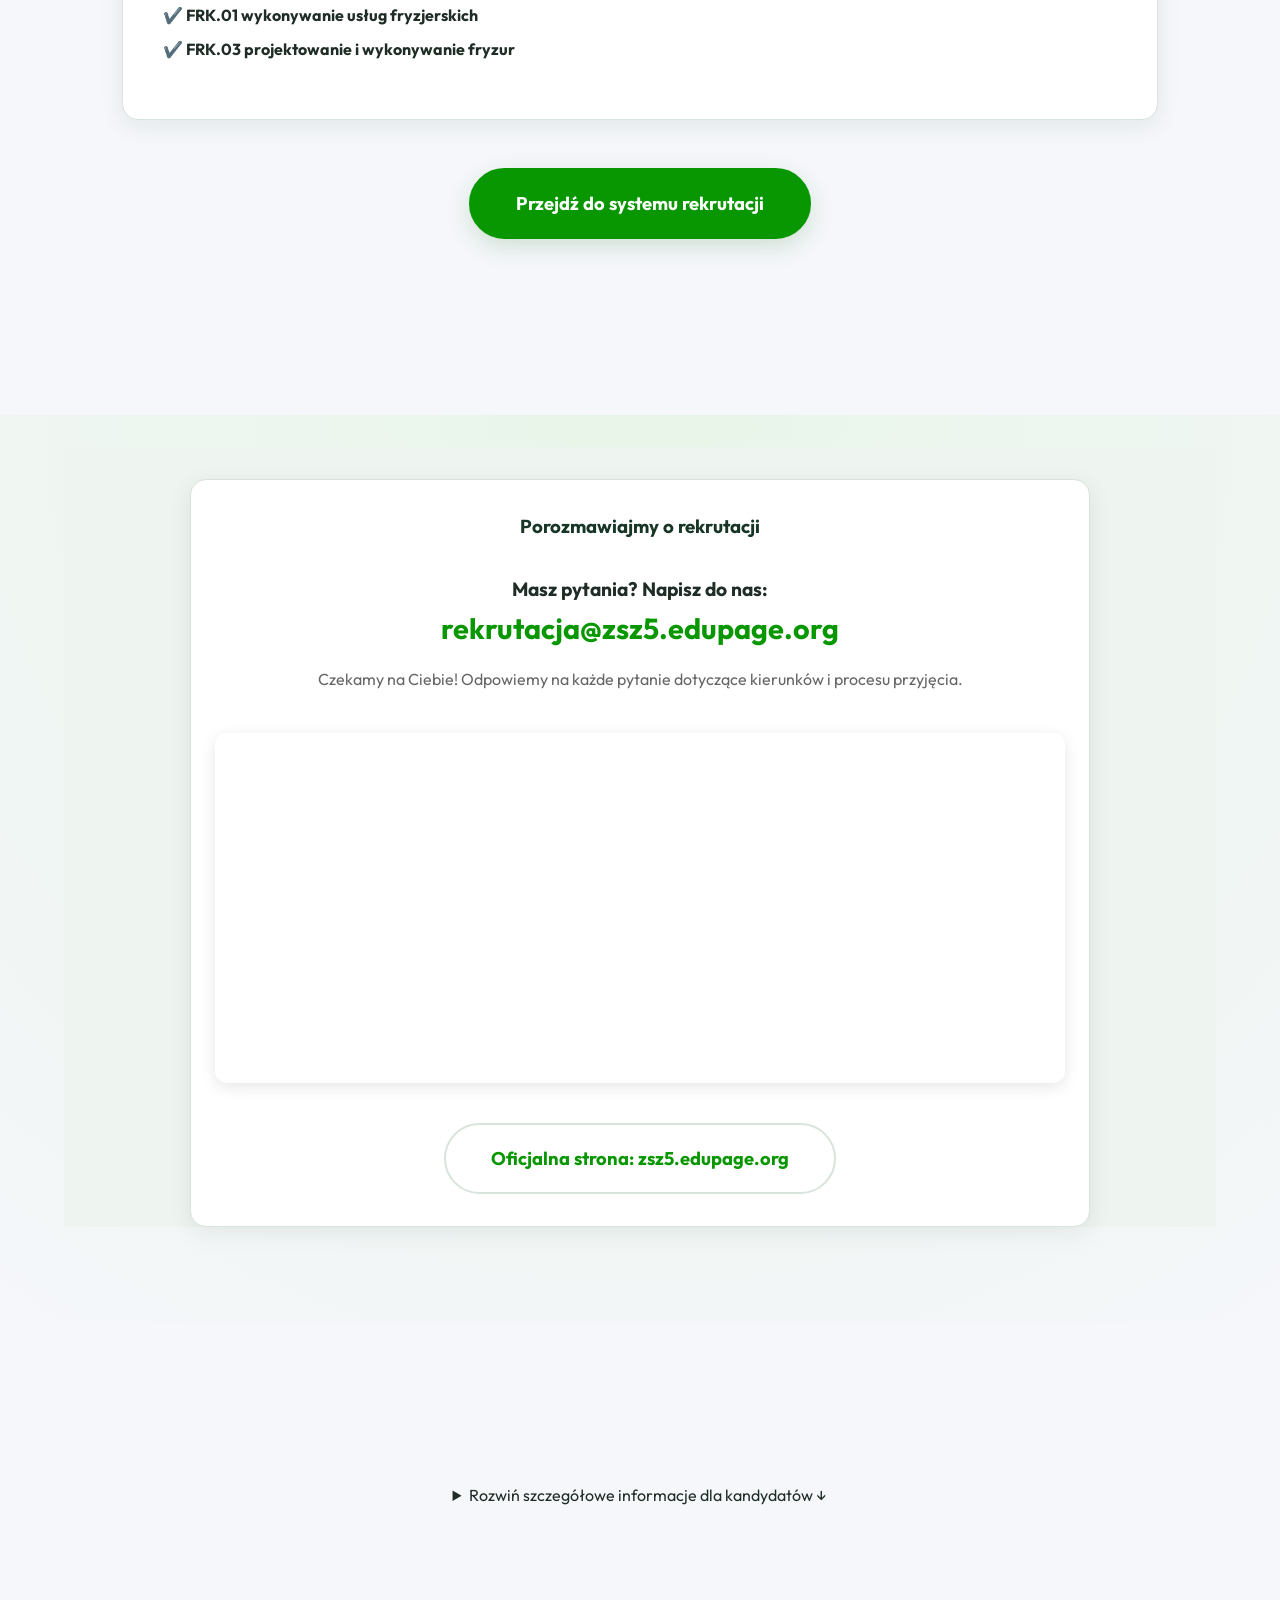
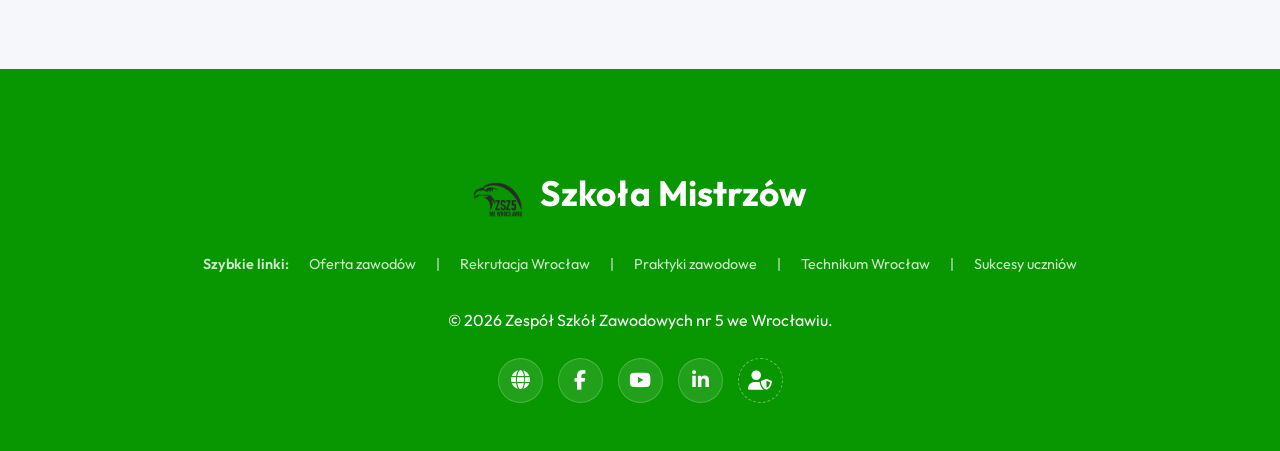
==== commit cfd86624: "Revert "Add psychological and pedagogical support schedule" This reverts commit bc7bcef86d0640b0220b" ====
--- a/index.html
+++ b/index.html
@@ -114,7 +114,6 @@
                 <li><a href="#rekrutacja">Rekrutacja</a></li>
                 <li><a href="#zawody">Oferta zawodów</a></li>
                 <li><a href="pracodawcy.html">Pracodawcy</a></li>
-                <li><a href="pomoc-psychologiczno-pedagogiczna.html">Pomoc psych.-ped.</a></li>
                 <li><a href="dokumenty.html">Dokumenty</a></li>
                 <li><a href="ciekawostki.html">Ciekawostki</a></li>
                 <li><a href="baza-szkoly.html">Baza szkoły</a></li>
@@ -602,7 +601,6 @@
                 <a href="index.html#zawody" style="color: #fff; text-decoration: none;">Oferta zawodów</a> |
                 <a href="rekrutacja.html" style="color: #fff; text-decoration: none;">Rekrutacja Wrocław</a> |
                 <a href="pracodawcy.html" style="color: #fff; text-decoration: none;">Praktyki zawodowe</a> |
-                <a href="pomoc-psychologiczno-pedagogiczna.html" style="color: #fff; text-decoration: none;">Pomoc psychologiczno-pedagogiczna</a> |
                 <a href="baza-szkoly.html" style="color: #fff; text-decoration: none;">Technikum Wrocław</a> |
                 <a href="ciekawostki.html" style="color: #fff; text-decoration: none;">Sukcesy uczniów</a>
             </div>
@@ -659,4 +657,4 @@
 
 </body>
 
-</html>
+</html>
--- a/style.css
+++ b/style.css
@@ -149,14 +149,14 @@
 .main-nav ul {
     list-style: none;
     display: flex;
-    gap: clamp(14px, 2vw, 35px);
+    gap: 35px;
     margin: 0;
 }
 
 .main-nav a {
     color: var(--text-color);
     font-weight: 600;
-    font-size: clamp(0.92rem, 1vw, 1.05rem);
+    font-size: 1.05rem;
     position: relative;
     padding: 5px 0;
 }
@@ -761,4 +761,4 @@
     .popup-logo {
         height: 70px;
     }
-}
+}
